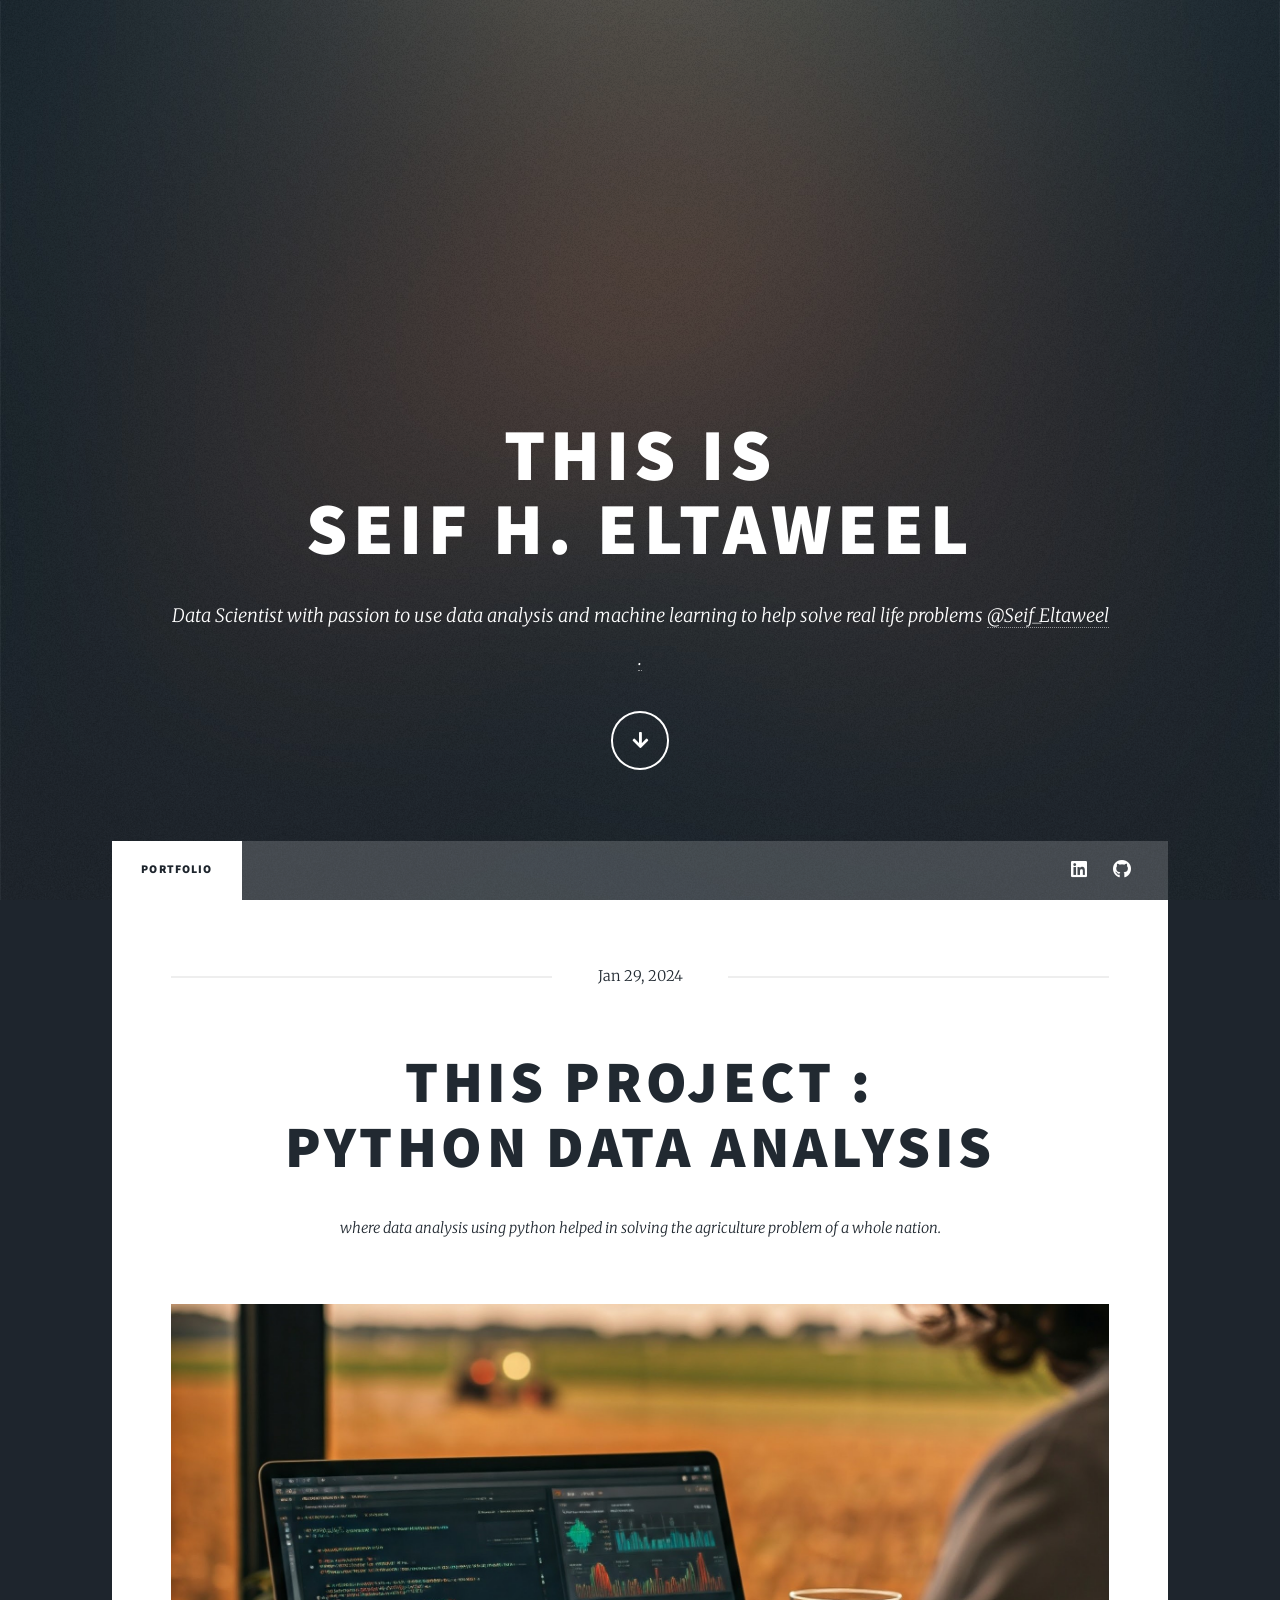
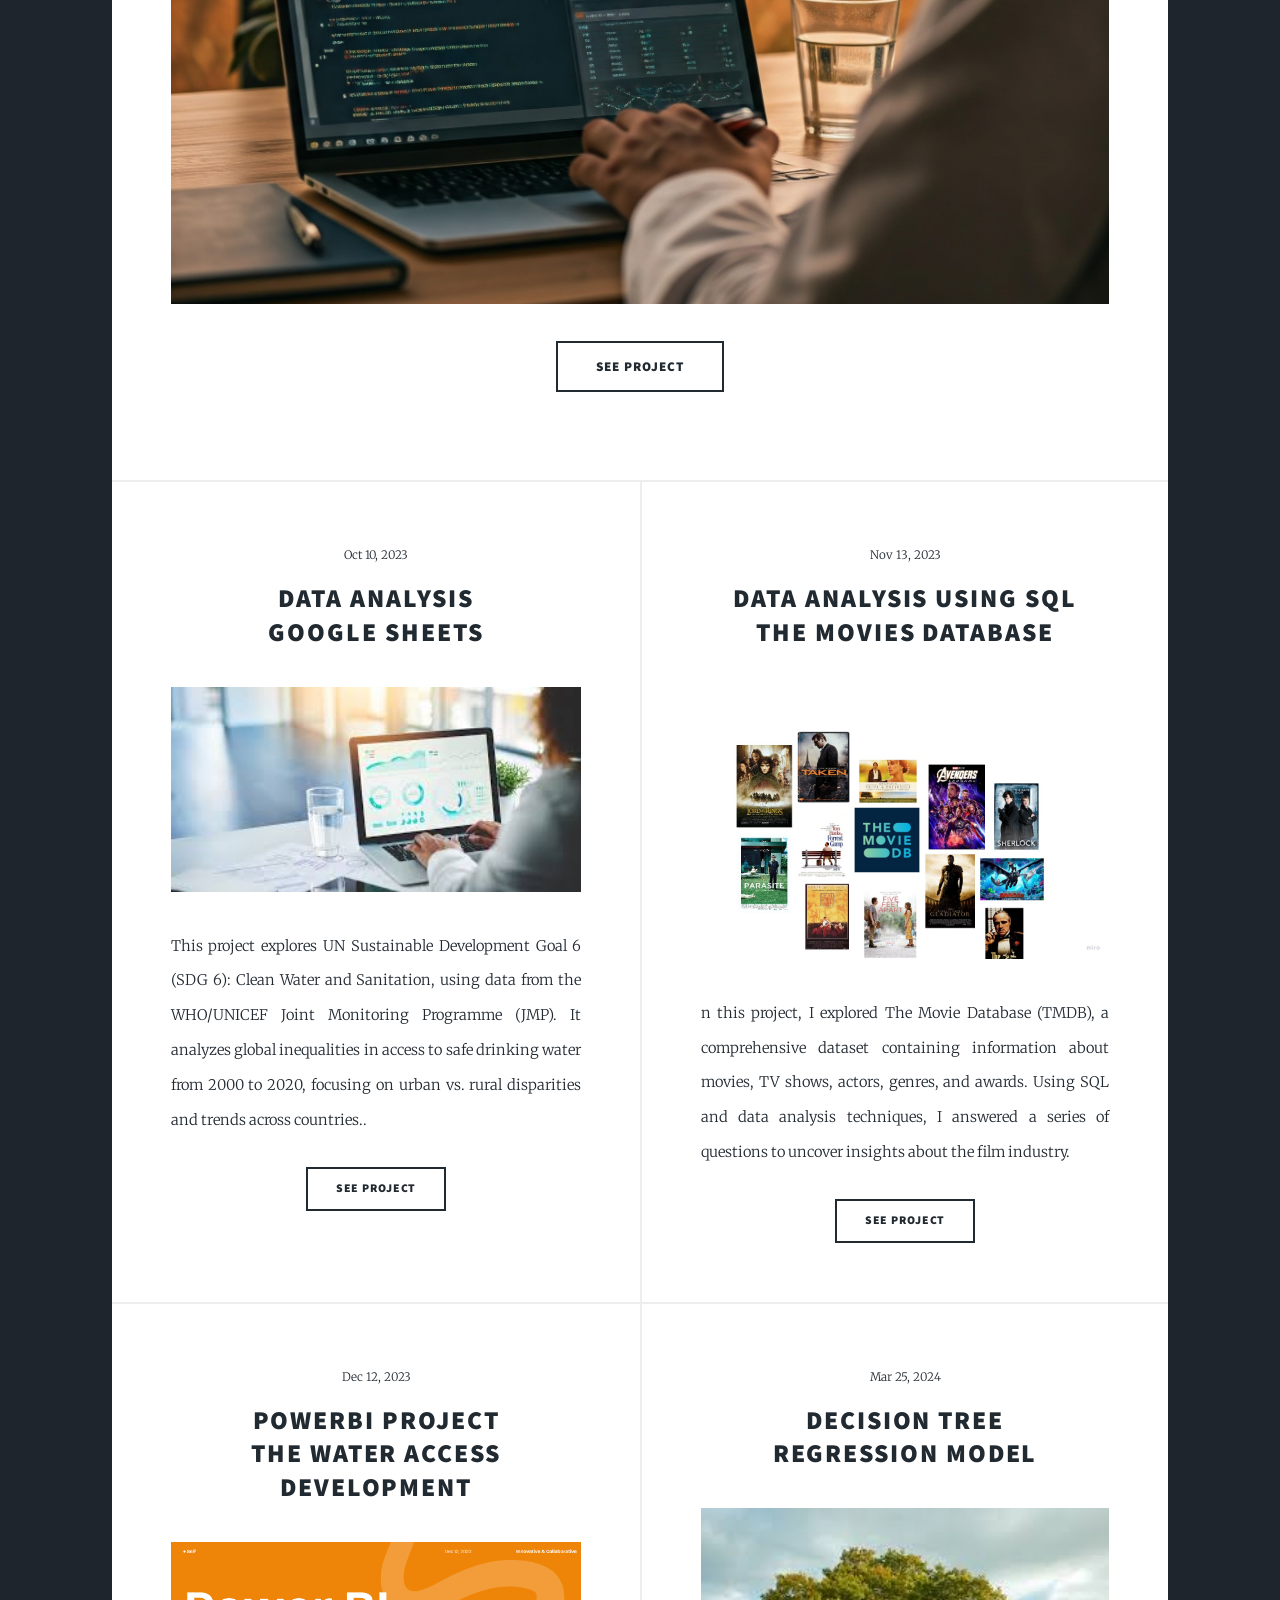
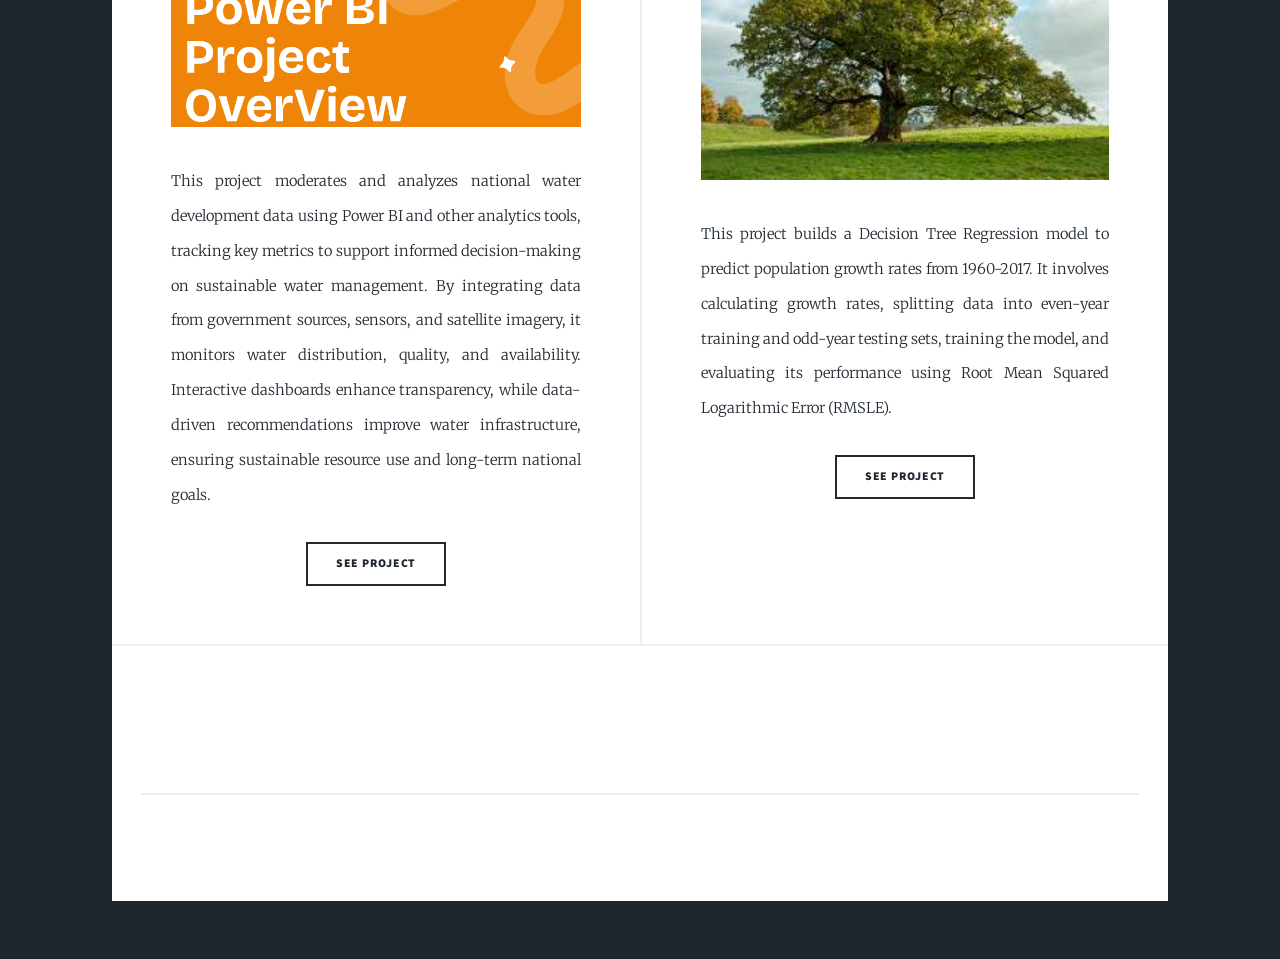
==== index.html @ 9e5e5397 "Add files via upload Initial Commit" ====
<!DOCTYPE HTML>
<!--
	Massively by HTML5 UP
	html5up.net | @ajlkn
	Free for personal and commercial use under the CCA 3.0 license (html5up.net/license)
-->
<html>
	<head>
		<title>Seif H. Eltaweel Portfolio</title>
		<meta charset="utf-8" />
		<meta name="viewport" content="width=device-width, initial-scale=1, user-scalable=no" />
		<link rel="stylesheet" href="assets/css/main.css" />
		<noscript><link rel="stylesheet" href="assets/css/noscript.css" /></noscript>
	</head>
	<body class="is-preload">

		<!-- Wrapper -->
			<div id="wrapper" class="fade-in">

				<!-- Intro -->
					<div id="intro">
						<h1>This is<br />
						Seif H. Eltaweel </h1>
						<p>Data Scientist with passion to use data analysis and machine learning to help solve real life problems <a href="https://www.linkedin.com/in/seif-hussien/">@Seif_Eltaweel<br />.</p>
						<ul class="actions">
							<li><a href="#header" class="button icon solid solo fa-arrow-down scrolly">Continue</a></li>
						</ul>
					</div>

				<!-- Header -->
					<header id="header">
						<a href="index.html" class="logo">Seif Eltaweel</a>
					</header>

				<!-- Nav -->
					<nav id="nav">
						<ul class="links">
							<li class="active"><a href="index.html">Portfolio</a></li>
						</ul>
						<ul class="icons">
							<li><a href="https://www.linkedin.com/in/seif-hussien/" class="icon brands fa-linkedin"><span class="label">linkedin</span></a></li>
							<li><a href="https://github.com/Seif-Eltaweel" class="icon brands fa-github"><span class="label">GitHub</span></a></li>
						</ul>
					</nav>

				<!-- Main -->
					<div id="main">

						<!-- Featured Post -->
							<article class="post featured">
								<header class="major">
									<span class="date">Jan 29, 2024</span>
									<h2><a href="https://github.com/Seif-Eltaweel/Seif-Data-Science-Portfolio/tree/main/Python_agri_project">This project : <br />
									 Python data analysis</a></h2>
									<p>where data analysis using python helped in solving the agriculture problem of a whole nation.</p>
								</header>
								<a href="https://github.com/Seif-Eltaweel/Seif-Data-Science-Portfolio/tree/main/Python_agri_project" class="image fit"><img src="images/agripic.jpg" alt="" /></a>
								<ul class="actions special">
									<li><a href="https://github.com/Seif-Eltaweel/Seif-Data-Science-Portfolio/tree/main/Python_agri_project" class="button large">See Project</a></li>
								</ul>
							</article>

						<!-- Posts -->
							<section class="posts">
								<article>
									<header>
										<span class="date">Oct 10, 2023</span>
										<h2><a href="https://docs.google.com/spreadsheets/d/1gbgzMAZo0XPmiiFw5TvPC88yIYSsK7WYBrHizP0OVZw/edit?usp=sharing">Data analysis<br />
										google sheets</a></h2>
									</header>
									<a href="https://docs.google.com/spreadsheets/d/1gbgzMAZo0XPmiiFw5TvPC88yIYSsK7WYBrHizP0OVZw/edit?usp=sharing" class="image fit"><img src="images/Waterproject.jpg" alt="" /></a>
									<p>This project explores UN Sustainable Development Goal 6 (SDG 6): Clean Water and Sanitation, using data from the WHO/UNICEF Joint Monitoring Programme (JMP). It analyzes global inequalities in access to safe drinking water from 2000 to 2020, focusing on urban vs. rural disparities and trends across countries..</p>
									<ul class="actions special">
										<li><a href="https://docs.google.com/spreadsheets/d/1gbgzMAZo0XPmiiFw5TvPC88yIYSsK7WYBrHizP0OVZw/edit?usp=sharing" class="button">See Project</a></li>
									</ul>
								</article>
								<article>
									<header>
										<span class="date">Nov 13, 2023</span>
										<h2><a href="https://github.com/Seif-Eltaweel/Seif-Data-Science-Portfolio/blob/main/Movie_project.ipynb">Data analysis Using SQL<br />
										The Movies Database</a></h2>
									</header>
									<a href="https://github.com/Seif-Eltaweel/Seif-Data-Science-Portfolio/blob/main/Movie_project.ipynb" class="image fit"><img src="images/Movies.jpg" alt="" /></a>
									<p>n this project, I explored The Movie Database (TMDB), a comprehensive dataset containing information about movies, TV shows, actors, genres, and awards. Using SQL and data analysis techniques, I answered a series of questions to uncover insights about the film industry.</p>
									<ul class="actions special">
										<li><a href="https://github.com/Seif-Eltaweel/Seif-Data-Science-Portfolio/blob/main/Movie_project.ipynb" class="button">See Project</a></li>
									</ul>
								</article>
								<article>
									<header>
										<span class="date">Dec 12, 2023</span>
										<h2><a href="https://drive.google.com/file/d/1ky3wDsTx9VkreCLoAOebfK3rOSR_zFgT/view?usp=sharing">PowerBI Project<br />
										The water access development </a></h2>
									</header>
									<a href="https://drive.google.com/file/d/1ky3wDsTx9VkreCLoAOebfK3rOSR_zFgT/view?usp=sharing" class="image fit"><img src="images/power.png" alt="" /></a>
									<p>This project moderates and analyzes national water development data using Power BI and other analytics tools, tracking key metrics to support informed decision-making on sustainable water management. By integrating data from government sources, sensors, and satellite imagery, it monitors water distribution, quality, and availability. Interactive dashboards enhance transparency, while data-driven recommendations improve water infrastructure, ensuring sustainable resource use and long-term national goals.</p>
									<ul class="actions special">
										<li><a href="https://drive.google.com/file/d/1ky3wDsTx9VkreCLoAOebfK3rOSR_zFgT/view?usp=sharing" class="button">See Project</a></li>
									</ul>
								</article>
								<article>
									<header>
										<span class="date">Mar 25, 2024</span>
										<h2><a href="https://github.com/Seif-Eltaweel/Seif-Data-Science-Portfolio/blob/main/Decision_tree_Project/Decision_tree_Project.ipynb">Decision tree<br />
										regression model</a></h2>
									</header>
									<a href="https://github.com/Seif-Eltaweel/Seif-Data-Science-Portfolio/blob/main/Decision_tree_Project/Decision_tree_Project.ipynb" class="image fit"><img src="images/TreeData.jpg" alt="" /></a>
									<p>This project builds a Decision Tree Regression model to predict population growth rates from 1960-2017. It involves calculating growth rates, splitting data into even-year training and odd-year testing sets, training the model, and evaluating its performance using Root Mean Squared Logarithmic Error (RMSLE).</p>
									<ul class="actions special">
										<li><a href="https://github.com/Seif-Eltaweel/Seif-Data-Science-Portfolio/blob/main/Decision_tree_Project/Decision_tree_Project.ipynb" class="button">See Project</a></li>
									</ul>
								</article>
							</section>

						<!-- Footer -->
							<footer>
								
							</footer>

					

				<!-- Copyright -->
					<div id="copyright">
						<ul><li>&copy; Untitled</li><li>Design: <a href="https://html5up.net">HTML5 UP</a></li></ul>
					</div>

			</div>

		<!-- Scripts -->
			<script src="assets/js/jquery.min.js"></script>
			<script src="assets/js/jquery.scrollex.min.js"></script>
			<script src="assets/js/jquery.scrolly.min.js"></script>
			<script src="assets/js/browser.min.js"></script>
			<script src="assets/js/breakpoints.min.js"></script>
			<script src="assets/js/util.js"></script>
			<script src="assets/js/main.js"></script>

	</body>
</html>
---- assets/css/main.css ----
@import url(fontawesome-all.min.css);
@import url("https://fonts.googleapis.com/css?family=Merriweather:300,700,300italic,700italic|Source+Sans+Pro:900");

/*
	Massively by HTML5 UP
	html5up.net | @ajlkn
	Free for personal and commercial use under the CCA 3.0 license (html5up.net/license)
*/

html, body, div, span, applet, object,
iframe, h1, h2, h3, h4, h5, h6, p, blockquote,
pre, a, abbr, acronym, address, big, cite,
code, del, dfn, em, img, ins, kbd, q, s, samp,
small, strike, strong, sub, sup, tt, var, b,
u, i, center, dl, dt, dd, ol, ul, li, fieldset,
form, label, legend, table, caption, tbody,
tfoot, thead, tr, th, td, article, aside,
canvas, details, embed, figure, figcaption,
footer, header, hgroup, menu, nav, output, ruby,
section, summary, time, mark, audio, video {
	margin: 0;
	padding: 0;
	border: 0;
	font-size: 100%;
	font: inherit;
	vertical-align: baseline;}

article, aside, details, figcaption, figure,
footer, header, hgroup, menu, nav, section {
	display: block;}

body {
	line-height: 1;
}

ol, ul {
	list-style: none;
}

blockquote, q {
	quotes: none;
}

	blockquote:before, blockquote:after, q:before, q:after {
		content: '';
		content: none;
	}

table {
	border-collapse: collapse;
	border-spacing: 0;
}

body {
	-webkit-text-size-adjust: none;
}

mark {
	background-color: transparent;
	color: inherit;
}

input::-moz-focus-inner {
	border: 0;
	padding: 0;
}

input, select, textarea {
	-moz-appearance: none;
	-webkit-appearance: none;
	-ms-appearance: none;
	appearance: none;
}

/* Basic */

	@-ms-viewport {
		width: device-width;
	}

	body {
		-ms-overflow-style: scrollbar;
	}

	@media screen and (max-width: 480px) {

		html, body {
			min-width: 320px;
		}

	}

	html {
		box-sizing: border-box;
	}

	*, *:before, *:after {
		box-sizing: inherit;
	}

	body {
		background-color: #1e252d;
	}

		body.is-preload *, body.is-preload *:before, body.is-preload *:after {
			-moz-animation: none !important;
			-webkit-animation: none !important;
			-ms-animation: none !important;
			animation: none !important;
			-moz-transition: none !important;
			-webkit-transition: none !important;
			-ms-transition: none !important;
			transition: none !important;
		}

/* Type */

	html {
		font-size: 16pt;
	}

		@media screen and (max-width: 1680px) {

			html {
				font-size: 12pt;
			}

		}

		@media screen and (max-width: 1280px) {

			html {
				font-size: 11pt;
			}

		}

		@media screen and (max-width: 360px) {

			html {
				font-size: 10pt;
			}

		}

	body {
		color: #212931;
	}

	body, input, select, textarea {
		font-family: "Merriweather", Georgia, serif;
		font-weight: 300;
		font-size: 1rem;
		line-height: 2.375;
	}

	a {
		-moz-transition: color 0.2s ease-in-out, background-color 0.2s ease-in-out, border-color 0.2s ease-in-out, box-shadow 0.2s ease-in-out;
		-webkit-transition: color 0.2s ease-in-out, background-color 0.2s ease-in-out, border-color 0.2s ease-in-out, box-shadow 0.2s ease-in-out;
		-ms-transition: color 0.2s ease-in-out, background-color 0.2s ease-in-out, border-color 0.2s ease-in-out, box-shadow 0.2s ease-in-out;
		transition: color 0.2s ease-in-out, background-color 0.2s ease-in-out, border-color 0.2s ease-in-out, box-shadow 0.2s ease-in-out;
		border-bottom: dotted 1px;
		text-decoration: none;
	}

		a:hover {
			border-bottom-color: transparent;
		}

	strong, b {
		font-weight: 600;
	}

	em, i {
		font-style: italic;
	}

	p {
		text-align: justify;
		margin: 0 0 2rem 0;
	}

	h1, h2, h3, h4, h5, h6 {
		font-family: "Source Sans Pro", Helvetica, sans-serif;
		font-weight: 900;
		line-height: 1.5;
		letter-spacing: 0.075em;
		text-transform: uppercase;
		margin: 0 0 1rem 0;
	}

		h1 a, h2 a, h3 a, h4 a, h5 a, h6 a {
			border-bottom: 0;
			color: inherit;
			text-decoration: none;
		}

	h1 {
		font-size: 4rem;
		line-height: 1.1;
		margin: 0 0 2rem 0;
	}

	h2 {
		font-size: 1.75rem;
		line-height: 1.3;
		margin: 0 0 1.5rem 0;
	}

	h3 {
		font-size: 1.25rem;
		margin: 0 0 1.5rem 0;
	}

	h4 {
		font-size: 1rem;
	}

	h5 {
		font-size: 0.9rem;
	}

	h6 {
		font-size: 0.8rem;
	}

	sub {
		font-size: 0.8rem;
		position: relative;
		top: 0.5rem;
	}

	sup {
		font-size: 0.8rem;
		position: relative;
		top: -0.5rem;
	}

	blockquote {
		border-left: solid 4px;
		font-style: italic;
		margin: 0 0 2rem 0;
		padding: 0.5rem 0 0.5rem 2rem;
	}

	code {
		border: solid 2px;
		font-family: "Courier New", monospace;
		font-size: 0.9rem;
		margin: 0 0.25rem;
		padding: 0.25rem 0.65rem;
	}

	pre {
		-webkit-overflow-scrolling: touch;
		font-family: "Courier New", monospace;
		font-size: 0.9rem;
		margin: 0 0 2rem 0;
	}

		pre code {
			display: block;
			line-height: 1.75;
			padding: 1rem 1.5rem;
			overflow-x: auto;
		}

	hr {
		border: 0;
		border-bottom: solid 2px;
		margin: 3rem 0;
	}

		hr.major {
			margin: 5rem 0;
		}

	.align-left {
		text-align: left;
	}

	.align-center {
		text-align: center;
	}

	.align-right {
		text-align: right;
	}

	input, select, textarea {
		color: #212931;
	}

	a {
		color: #212931;
		border-bottom-color: rgba(33, 41, 49, 0.5);
	}

		a:hover {
			border-bottom-color: transparent;
			color: #18bfef !important;
		}

	strong, b {
		color: #212931;
	}

	h1, h2, h3, h4, h5, h6 {
		color: #212931;
	}

	blockquote {
		border-left-color: #eeeeee;
	}

	code {
		background: rgba(220, 220, 220, 0.25);
		border-color: #eeeeee;
	}

	hr {
		border-bottom-color: #eeeeee;
	}

/* Row */

	.row {
		display: flex;
		flex-wrap: wrap;
		box-sizing: border-box;
		align-items: stretch;
	}

		.row > * {
			box-sizing: border-box;
		}

		.row.gtr-uniform > * > :last-child {
			margin-bottom: 0;
		}

		.row.aln-left {
			justify-content: flex-start;
		}

		.row.aln-center {
			justify-content: center;
		}

		.row.aln-right {
			justify-content: flex-end;
		}

		.row.aln-top {
			align-items: flex-start;
		}

		.row.aln-middle {
			align-items: center;
		}

		.row.aln-bottom {
			align-items: flex-end;
		}

		.row > .imp {
			order: -1;
		}

		.row > .col-1 {
			width: 8.33333%;
		}

		.row > .off-1 {
			margin-left: 8.33333%;
		}

		.row > .col-2 {
			width: 16.66667%;
		}

		.row > .off-2 {
			margin-left: 16.66667%;
		}

		.row > .col-3 {
			width: 25%;
		}

		.row > .off-3 {
			margin-left: 25%;
		}

		.row > .col-4 {
			width: 33.33333%;
		}

		.row > .off-4 {
			margin-left: 33.33333%;
		}

		.row > .col-5 {
			width: 41.66667%;
		}

		.row > .off-5 {
			margin-left: 41.66667%;
		}

		.row > .col-6 {
			width: 50%;
		}

		.row > .off-6 {
			margin-left: 50%;
		}

		.row > .col-7 {
			width: 58.33333%;
		}

		.row > .off-7 {
			margin-left: 58.33333%;
		}

		.row > .col-8 {
			width: 66.66667%;
		}

		.row > .off-8 {
			margin-left: 66.66667%;
		}

		.row > .col-9 {
			width: 75%;
		}

		.row > .off-9 {
			margin-left: 75%;
		}

		.row > .col-10 {
			width: 83.33333%;
		}

		.row > .off-10 {
			margin-left: 83.33333%;
		}

		.row > .col-11 {
			width: 91.66667%;
		}

		.row > .off-11 {
			margin-left: 91.66667%;
		}

		.row > .col-12 {
			width: 100%;
		}

		.row > .off-12 {
			margin-left: 100%;
		}

		.row.gtr-0 {
			margin-top: 0;
			margin-left: 0rem;
		}

			.row.gtr-0 > * {
				padding: 0 0 0 0rem;
			}

			.row.gtr-0.gtr-uniform {
				margin-top: 0rem;
			}

				.row.gtr-0.gtr-uniform > * {
					padding-top: 0rem;
				}

		.row.gtr-25 {
			margin-top: 0;
			margin-left: -0.375rem;
		}

			.row.gtr-25 > * {
				padding: 0 0 0 0.375rem;
			}

			.row.gtr-25.gtr-uniform {
				margin-top: -0.375rem;
			}

				.row.gtr-25.gtr-uniform > * {
					padding-top: 0.375rem;
				}

		.row.gtr-50 {
			margin-top: 0;
			margin-left: -0.75rem;
		}

			.row.gtr-50 > * {
				padding: 0 0 0 0.75rem;
			}

			.row.gtr-50.gtr-uniform {
				margin-top: -0.75rem;
			}

				.row.gtr-50.gtr-uniform > * {
					padding-top: 0.75rem;
				}

		.row {
			margin-top: 0;
			margin-left: -1.5rem;
		}

			.row > * {
				padding: 0 0 0 1.5rem;
			}

			.row.gtr-uniform {
				margin-top: -1.5rem;
			}

				.row.gtr-uniform > * {
					padding-top: 1.5rem;
				}

		.row.gtr-150 {
			margin-top: 0;
			margin-left: -2.25rem;
		}

			.row.gtr-150 > * {
				padding: 0 0 0 2.25rem;
			}

			.row.gtr-150.gtr-uniform {
				margin-top: -2.25rem;
			}

				.row.gtr-150.gtr-uniform > * {
					padding-top: 2.25rem;
				}

		.row.gtr-200 {
			margin-top: 0;
			margin-left: -3rem;
		}

			.row.gtr-200 > * {
				padding: 0 0 0 3rem;
			}

			.row.gtr-200.gtr-uniform {
				margin-top: -3rem;
			}

				.row.gtr-200.gtr-uniform > * {
					padding-top: 3rem;
				}

		@media screen and (max-width: 1680px) {

			.row {
				display: flex;
				flex-wrap: wrap;
				box-sizing: border-box;
				align-items: stretch;
			}

				.row > * {
					box-sizing: border-box;
				}

				.row.gtr-uniform > * > :last-child {
					margin-bottom: 0;
				}

				.row.aln-left {
					justify-content: flex-start;
				}

				.row.aln-center {
					justify-content: center;
				}

				.row.aln-right {
					justify-content: flex-end;
				}

				.row.aln-top {
					align-items: flex-start;
				}

				.row.aln-middle {
					align-items: center;
				}

				.row.aln-bottom {
					align-items: flex-end;
				}

				.row > .imp-xlarge {
					order: -1;
				}

				.row > .col-1-xlarge {
					width: 8.33333%;
				}

				.row > .off-1-xlarge {
					margin-left: 8.33333%;
				}

				.row > .col-2-xlarge {
					width: 16.66667%;
				}

				.row > .off-2-xlarge {
					margin-left: 16.66667%;
				}

				.row > .col-3-xlarge {
					width: 25%;
				}

				.row > .off-3-xlarge {
					margin-left: 25%;
				}

				.row > .col-4-xlarge {
					width: 33.33333%;
				}

				.row > .off-4-xlarge {
					margin-left: 33.33333%;
				}

				.row > .col-5-xlarge {
					width: 41.66667%;
				}

				.row > .off-5-xlarge {
					margin-left: 41.66667%;
				}

				.row > .col-6-xlarge {
					width: 50%;
				}

				.row > .off-6-xlarge {
					margin-left: 50%;
				}

				.row > .col-7-xlarge {
					width: 58.33333%;
				}

				.row > .off-7-xlarge {
					margin-left: 58.33333%;
				}

				.row > .col-8-xlarge {
					width: 66.66667%;
				}

				.row > .off-8-xlarge {
					margin-left: 66.66667%;
				}

				.row > .col-9-xlarge {
					width: 75%;
				}

				.row > .off-9-xlarge {
					margin-left: 75%;
				}

				.row > .col-10-xlarge {
					width: 83.33333%;
				}

				.row > .off-10-xlarge {
					margin-left: 83.33333%;
				}

				.row > .col-11-xlarge {
					width: 91.66667%;
				}

				.row > .off-11-xlarge {
					margin-left: 91.66667%;
				}

				.row > .col-12-xlarge {
					width: 100%;
				}

				.row > .off-12-xlarge {
					margin-left: 100%;
				}

				.row.gtr-0 {
					margin-top: 0;
					margin-left: 0rem;
				}

					.row.gtr-0 > * {
						padding: 0 0 0 0rem;
					}

					.row.gtr-0.gtr-uniform {
						margin-top: 0rem;
					}

						.row.gtr-0.gtr-uniform > * {
							padding-top: 0rem;
						}

				.row.gtr-25 {
					margin-top: 0;
					margin-left: -0.375rem;
				}

					.row.gtr-25 > * {
						padding: 0 0 0 0.375rem;
					}

					.row.gtr-25.gtr-uniform {
						margin-top: -0.375rem;
					}

						.row.gtr-25.gtr-uniform > * {
							padding-top: 0.375rem;
						}

				.row.gtr-50 {
					margin-top: 0;
					margin-left: -0.75rem;
				}

					.row.gtr-50 > * {
						padding: 0 0 0 0.75rem;
					}

					.row.gtr-50.gtr-uniform {
						margin-top: -0.75rem;
					}

						.row.gtr-50.gtr-uniform > * {
							padding-top: 0.75rem;
						}

				.row {
					margin-top: 0;
					margin-left: -1.5rem;
				}

					.row > * {
						padding: 0 0 0 1.5rem;
					}

					.row.gtr-uniform {
						margin-top: -1.5rem;
					}

						.row.gtr-uniform > * {
							padding-top: 1.5rem;
						}

				.row.gtr-150 {
					margin-top: 0;
					margin-left: -2.25rem;
				}

					.row.gtr-150 > * {
						padding: 0 0 0 2.25rem;
					}

					.row.gtr-150.gtr-uniform {
						margin-top: -2.25rem;
					}

						.row.gtr-150.gtr-uniform > * {
							padding-top: 2.25rem;
						}

				.row.gtr-200 {
					margin-top: 0;
					margin-left: -3rem;
				}

					.row.gtr-200 > * {
						padding: 0 0 0 3rem;
					}

					.row.gtr-200.gtr-uniform {
						margin-top: -3rem;
					}

						.row.gtr-200.gtr-uniform > * {
							padding-top: 3rem;
						}

		}

		@media screen and (max-width: 1280px) {

			.row {
				display: flex;
				flex-wrap: wrap;
				box-sizing: border-box;
				align-items: stretch;
			}

				.row > * {
					box-sizing: border-box;
				}

				.row.gtr-uniform > * > :last-child {
					margin-bottom: 0;
				}

				.row.aln-left {
					justify-content: flex-start;
				}

				.row.aln-center {
					justify-content: center;
				}

				.row.aln-right {
					justify-content: flex-end;
				}

				.row.aln-top {
					align-items: flex-start;
				}

				.row.aln-middle {
					align-items: center;
				}

				.row.aln-bottom {
					align-items: flex-end;
				}

				.row > .imp-large {
					order: -1;
				}

				.row > .col-1-large {
					width: 8.33333%;
				}

				.row > .off-1-large {
					margin-left: 8.33333%;
				}

				.row > .col-2-large {
					width: 16.66667%;
				}

				.row > .off-2-large {
					margin-left: 16.66667%;
				}

				.row > .col-3-large {
					width: 25%;
				}

				.row > .off-3-large {
					margin-left: 25%;
				}

				.row > .col-4-large {
					width: 33.33333%;
				}

				.row > .off-4-large {
					margin-left: 33.33333%;
				}

				.row > .col-5-large {
					width: 41.66667%;
				}

				.row > .off-5-large {
					margin-left: 41.66667%;
				}

				.row > .col-6-large {
					width: 50%;
				}

				.row > .off-6-large {
					margin-left: 50%;
				}

				.row > .col-7-large {
					width: 58.33333%;
				}

				.row > .off-7-large {
					margin-left: 58.33333%;
				}

				.row > .col-8-large {
					width: 66.66667%;
				}

				.row > .off-8-large {
					margin-left: 66.66667%;
				}

				.row > .col-9-large {
					width: 75%;
				}

				.row > .off-9-large {
					margin-left: 75%;
				}

				.row > .col-10-large {
					width: 83.33333%;
				}

				.row > .off-10-large {
					margin-left: 83.33333%;
				}

				.row > .col-11-large {
					width: 91.66667%;
				}

				.row > .off-11-large {
					margin-left: 91.66667%;
				}

				.row > .col-12-large {
					width: 100%;
				}

				.row > .off-12-large {
					margin-left: 100%;
				}

				.row.gtr-0 {
					margin-top: 0;
					margin-left: 0rem;
				}

					.row.gtr-0 > * {
						padding: 0 0 0 0rem;
					}

					.row.gtr-0.gtr-uniform {
						margin-top: 0rem;
					}

						.row.gtr-0.gtr-uniform > * {
							padding-top: 0rem;
						}

				.row.gtr-25 {
					margin-top: 0;
					margin-left: -0.375rem;
				}

					.row.gtr-25 > * {
						padding: 0 0 0 0.375rem;
					}

					.row.gtr-25.gtr-uniform {
						margin-top: -0.375rem;
					}

						.row.gtr-25.gtr-uniform > * {
							padding-top: 0.375rem;
						}

				.row.gtr-50 {
					margin-top: 0;
					margin-left: -0.75rem;
				}

					.row.gtr-50 > * {
						padding: 0 0 0 0.75rem;
					}

					.row.gtr-50.gtr-uniform {
						margin-top: -0.75rem;
					}

						.row.gtr-50.gtr-uniform > * {
							padding-top: 0.75rem;
						}

				.row {
					margin-top: 0;
					margin-left: -1.5rem;
				}

					.row > * {
						padding: 0 0 0 1.5rem;
					}

					.row.gtr-uniform {
						margin-top: -1.5rem;
					}

						.row.gtr-uniform > * {
							padding-top: 1.5rem;
						}

				.row.gtr-150 {
					margin-top: 0;
					margin-left: -2.25rem;
				}

					.row.gtr-150 > * {
						padding: 0 0 0 2.25rem;
					}

					.row.gtr-150.gtr-uniform {
						margin-top: -2.25rem;
					}

						.row.gtr-150.gtr-uniform > * {
							padding-top: 2.25rem;
						}

				.row.gtr-200 {
					margin-top: 0;
					margin-left: -3rem;
				}

					.row.gtr-200 > * {
						padding: 0 0 0 3rem;
					}

					.row.gtr-200.gtr-uniform {
						margin-top: -3rem;
					}

						.row.gtr-200.gtr-uniform > * {
							padding-top: 3rem;
						}

		}

		@media screen and (max-width: 980px) {

			.row {
				display: flex;
				flex-wrap: wrap;
				box-sizing: border-box;
				align-items: stretch;
			}

				.row > * {
					box-sizing: border-box;
				}

				.row.gtr-uniform > * > :last-child {
					margin-bottom: 0;
				}

				.row.aln-left {
					justify-content: flex-start;
				}

				.row.aln-center {
					justify-content: center;
				}

				.row.aln-right {
					justify-content: flex-end;
				}

				.row.aln-top {
					align-items: flex-start;
				}

				.row.aln-middle {
					align-items: center;
				}

				.row.aln-bottom {
					align-items: flex-end;
				}

				.row > .imp-medium {
					order: -1;
				}

				.row > .col-1-medium {
					width: 8.33333%;
				}

				.row > .off-1-medium {
					margin-left: 8.33333%;
				}

				.row > .col-2-medium {
					width: 16.66667%;
				}

				.row > .off-2-medium {
					margin-left: 16.66667%;
				}

				.row > .col-3-medium {
					width: 25%;
				}

				.row > .off-3-medium {
					margin-left: 25%;
				}

				.row > .col-4-medium {
					width: 33.33333%;
				}

				.row > .off-4-medium {
					margin-left: 33.33333%;
				}

				.row > .col-5-medium {
					width: 41.66667%;
				}

				.row > .off-5-medium {
					margin-left: 41.66667%;
				}

				.row > .col-6-medium {
					width: 50%;
				}

				.row > .off-6-medium {
					margin-left: 50%;
				}

				.row > .col-7-medium {
					width: 58.33333%;
				}

				.row > .off-7-medium {
					margin-left: 58.33333%;
				}

				.row > .col-8-medium {
					width: 66.66667%;
				}

				.row > .off-8-medium {
					margin-left: 66.66667%;
				}

				.row > .col-9-medium {
					width: 75%;
				}

				.row > .off-9-medium {
					margin-left: 75%;
				}

				.row > .col-10-medium {
					width: 83.33333%;
				}

				.row > .off-10-medium {
					margin-left: 83.33333%;
				}

				.row > .col-11-medium {
					width: 91.66667%;
				}

				.row > .off-11-medium {
					margin-left: 91.66667%;
				}

				.row > .col-12-medium {
					width: 100%;
				}

				.row > .off-12-medium {
					margin-left: 100%;
				}

				.row.gtr-0 {
					margin-top: 0;
					margin-left: 0rem;
				}

					.row.gtr-0 > * {
						padding: 0 0 0 0rem;
					}

					.row.gtr-0.gtr-uniform {
						margin-top: 0rem;
					}

						.row.gtr-0.gtr-uniform > * {
							padding-top: 0rem;
						}

				.row.gtr-25 {
					margin-top: 0;
					margin-left: -0.375rem;
				}

					.row.gtr-25 > * {
						padding: 0 0 0 0.375rem;
					}

					.row.gtr-25.gtr-uniform {
						margin-top: -0.375rem;
					}

						.row.gtr-25.gtr-uniform > * {
							padding-top: 0.375rem;
						}

				.row.gtr-50 {
					margin-top: 0;
					margin-left: -0.75rem;
				}

					.row.gtr-50 > * {
						padding: 0 0 0 0.75rem;
					}

					.row.gtr-50.gtr-uniform {
						margin-top: -0.75rem;
					}

						.row.gtr-50.gtr-uniform > * {
							padding-top: 0.75rem;
						}

				.row {
					margin-top: 0;
					margin-left: -1.5rem;
				}

					.row > * {
						padding: 0 0 0 1.5rem;
					}

					.row.gtr-uniform {
						margin-top: -1.5rem;
					}

						.row.gtr-uniform > * {
							padding-top: 1.5rem;
						}

				.row.gtr-150 {
					margin-top: 0;
					margin-left: -2.25rem;
				}

					.row.gtr-150 > * {
						padding: 0 0 0 2.25rem;
					}

					.row.gtr-150.gtr-uniform {
						margin-top: -2.25rem;
					}

						.row.gtr-150.gtr-uniform > * {
							padding-top: 2.25rem;
						}

				.row.gtr-200 {
					margin-top: 0;
					margin-left: -3rem;
				}

					.row.gtr-200 > * {
						padding: 0 0 0 3rem;
					}

					.row.gtr-200.gtr-uniform {
						margin-top: -3rem;
					}

						.row.gtr-200.gtr-uniform > * {
							padding-top: 3rem;
						}

		}

		@media screen and (max-width: 736px) {

			.row {
				display: flex;
				flex-wrap: wrap;
				box-sizing: border-box;
				align-items: stretch;
			}

				.row > * {
					box-sizing: border-box;
				}

				.row.gtr-uniform > * > :last-child {
					margin-bottom: 0;
				}

				.row.aln-left {
					justify-content: flex-start;
				}

				.row.aln-center {
					justify-content: center;
				}

				.row.aln-right {
					justify-content: flex-end;
				}

				.row.aln-top {
					align-items: flex-start;
				}

				.row.aln-middle {
					align-items: center;
				}

				.row.aln-bottom {
					align-items: flex-end;
				}

				.row > .imp-small {
					order: -1;
				}

				.row > .col-1-small {
					width: 8.33333%;
				}

				.row > .off-1-small {
					margin-left: 8.33333%;
				}

				.row > .col-2-small {
					width: 16.66667%;
				}

				.row > .off-2-small {
					margin-left: 16.66667%;
				}

				.row > .col-3-small {
					width: 25%;
				}

				.row > .off-3-small {
					margin-left: 25%;
				}

				.row > .col-4-small {
					width: 33.33333%;
				}

				.row > .off-4-small {
					margin-left: 33.33333%;
				}

				.row > .col-5-small {
					width: 41.66667%;
				}

				.row > .off-5-small {
					margin-left: 41.66667%;
				}

				.row > .col-6-small {
					width: 50%;
				}

				.row > .off-6-small {
					margin-left: 50%;
				}

				.row > .col-7-small {
					width: 58.33333%;
				}

				.row > .off-7-small {
					margin-left: 58.33333%;
				}

				.row > .col-8-small {
					width: 66.66667%;
				}

				.row > .off-8-small {
					margin-left: 66.66667%;
				}

				.row > .col-9-small {
					width: 75%;
				}

				.row > .off-9-small {
					margin-left: 75%;
				}

				.row > .col-10-small {
					width: 83.33333%;
				}

				.row > .off-10-small {
					margin-left: 83.33333%;
				}

				.row > .col-11-small {
					width: 91.66667%;
				}

				.row > .off-11-small {
					margin-left: 91.66667%;
				}

				.row > .col-12-small {
					width: 100%;
				}

				.row > .off-12-small {
					margin-left: 100%;
				}

				.row.gtr-0 {
					margin-top: 0;
					margin-left: 0rem;
				}

					.row.gtr-0 > * {
						padding: 0 0 0 0rem;
					}

					.row.gtr-0.gtr-uniform {
						margin-top: 0rem;
					}

						.row.gtr-0.gtr-uniform > * {
							padding-top: 0rem;
						}

				.row.gtr-25 {
					margin-top: 0;
					margin-left: -0.375rem;
				}

					.row.gtr-25 > * {
						padding: 0 0 0 0.375rem;
					}

					.row.gtr-25.gtr-uniform {
						margin-top: -0.375rem;
					}

						.row.gtr-25.gtr-uniform > * {
							padding-top: 0.375rem;
						}

				.row.gtr-50 {
					margin-top: 0;
					margin-left: -0.75rem;
				}

					.row.gtr-50 > * {
						padding: 0 0 0 0.75rem;
					}

					.row.gtr-50.gtr-uniform {
						margin-top: -0.75rem;
					}

						.row.gtr-50.gtr-uniform > * {
							padding-top: 0.75rem;
						}

				.row {
					margin-top: 0;
					margin-left: -1.5rem;
				}

					.row > * {
						padding: 0 0 0 1.5rem;
					}

					.row.gtr-uniform {
						margin-top: -1.5rem;
					}

						.row.gtr-uniform > * {
							padding-top: 1.5rem;
						}

				.row.gtr-150 {
					margin-top: 0;
					margin-left: -2.25rem;
				}

					.row.gtr-150 > * {
						padding: 0 0 0 2.25rem;
					}

					.row.gtr-150.gtr-uniform {
						margin-top: -2.25rem;
					}

						.row.gtr-150.gtr-uniform > * {
							padding-top: 2.25rem;
						}

				.row.gtr-200 {
					margin-top: 0;
					margin-left: -3rem;
				}

					.row.gtr-200 > * {
						padding: 0 0 0 3rem;
					}

					.row.gtr-200.gtr-uniform {
						margin-top: -3rem;
					}

						.row.gtr-200.gtr-uniform > * {
							padding-top: 3rem;
						}

		}

		@media screen and (max-width: 480px) {

			.row {
				display: flex;
				flex-wrap: wrap;
				box-sizing: border-box;
				align-items: stretch;
			}

				.row > * {
					box-sizing: border-box;
				}

				.row.gtr-uniform > * > :last-child {
					margin-bottom: 0;
				}

				.row.aln-left {
					justify-content: flex-start;
				}

				.row.aln-center {
					justify-content: center;
				}

				.row.aln-right {
					justify-content: flex-end;
				}

				.row.aln-top {
					align-items: flex-start;
				}

				.row.aln-middle {
					align-items: center;
				}

				.row.aln-bottom {
					align-items: flex-end;
				}

				.row > .imp-xsmall {
					order: -1;
				}

				.row > .col-1-xsmall {
					width: 8.33333%;
				}

				.row > .off-1-xsmall {
					margin-left: 8.33333%;
				}

				.row > .col-2-xsmall {
					width: 16.66667%;
				}

				.row > .off-2-xsmall {
					margin-left: 16.66667%;
				}

				.row > .col-3-xsmall {
					width: 25%;
				}

				.row > .off-3-xsmall {
					margin-left: 25%;
				}

				.row > .col-4-xsmall {
					width: 33.33333%;
				}

				.row > .off-4-xsmall {
					margin-left: 33.33333%;
				}

				.row > .col-5-xsmall {
					width: 41.66667%;
				}

				.row > .off-5-xsmall {
					margin-left: 41.66667%;
				}

				.row > .col-6-xsmall {
					width: 50%;
				}

				.row > .off-6-xsmall {
					margin-left: 50%;
				}

				.row > .col-7-xsmall {
					width: 58.33333%;
				}

				.row > .off-7-xsmall {
					margin-left: 58.33333%;
				}

				.row > .col-8-xsmall {
					width: 66.66667%;
				}

				.row > .off-8-xsmall {
					margin-left: 66.66667%;
				}

				.row > .col-9-xsmall {
					width: 75%;
				}

				.row > .off-9-xsmall {
					margin-left: 75%;
				}

				.row > .col-10-xsmall {
					width: 83.33333%;
				}

				.row > .off-10-xsmall {
					margin-left: 83.33333%;
				}

				.row > .col-11-xsmall {
					width: 91.66667%;
				}

				.row > .off-11-xsmall {
					margin-left: 91.66667%;
				}

				.row > .col-12-xsmall {
					width: 100%;
				}

				.row > .off-12-xsmall {
					margin-left: 100%;
				}

				.row.gtr-0 {
					margin-top: 0;
					margin-left: 0rem;
				}

					.row.gtr-0 > * {
						padding: 0 0 0 0rem;
					}

					.row.gtr-0.gtr-uniform {
						margin-top: 0rem;
					}

						.row.gtr-0.gtr-uniform > * {
							padding-top: 0rem;
						}

				.row.gtr-25 {
					margin-top: 0;
					margin-left: -0.375rem;
				}

					.row.gtr-25 > * {
						padding: 0 0 0 0.375rem;
					}

					.row.gtr-25.gtr-uniform {
						margin-top: -0.375rem;
					}

						.row.gtr-25.gtr-uniform > * {
							padding-top: 0.375rem;
						}

				.row.gtr-50 {
					margin-top: 0;
					margin-left: -0.75rem;
				}

					.row.gtr-50 > * {
						padding: 0 0 0 0.75rem;
					}

					.row.gtr-50.gtr-uniform {
						margin-top: -0.75rem;
					}

						.row.gtr-50.gtr-uniform > * {
							padding-top: 0.75rem;
						}

				.row {
					margin-top: 0;
					margin-left: -1.5rem;
				}

					.row > * {
						padding: 0 0 0 1.5rem;
					}

					.row.gtr-uniform {
						margin-top: -1.5rem;
					}

						.row.gtr-uniform > * {
							padding-top: 1.5rem;
						}

				.row.gtr-150 {
					margin-top: 0;
					margin-left: -2.25rem;
				}

					.row.gtr-150 > * {
						padding: 0 0 0 2.25rem;
					}

					.row.gtr-150.gtr-uniform {
						margin-top: -2.25rem;
					}

						.row.gtr-150.gtr-uniform > * {
							padding-top: 2.25rem;
						}

				.row.gtr-200 {
					margin-top: 0;
					margin-left: -3rem;
				}

					.row.gtr-200 > * {
						padding: 0 0 0 3rem;
					}

					.row.gtr-200.gtr-uniform {
						margin-top: -3rem;
					}

						.row.gtr-200.gtr-uniform > * {
							padding-top: 3rem;
						}

		}

		@media screen and (max-width: 360px) {

			.row {
				display: flex;
				flex-wrap: wrap;
				box-sizing: border-box;
				align-items: stretch;
			}

				.row > * {
					box-sizing: border-box;
				}

				.row.gtr-uniform > * > :last-child {
					margin-bottom: 0;
				}

				.row.aln-left {
					justify-content: flex-start;
				}

				.row.aln-center {
					justify-content: center;
				}

				.row.aln-right {
					justify-content: flex-end;
				}

				.row.aln-top {
					align-items: flex-start;
				}

				.row.aln-middle {
					align-items: center;
				}

				.row.aln-bottom {
					align-items: flex-end;
				}

				.row > .imp-xxsmall {
					order: -1;
				}

				.row > .col-1-xxsmall {
					width: 8.33333%;
				}

				.row > .off-1-xxsmall {
					margin-left: 8.33333%;
				}

				.row > .col-2-xxsmall {
					width: 16.66667%;
				}

				.row > .off-2-xxsmall {
					margin-left: 16.66667%;
				}

				.row > .col-3-xxsmall {
					width: 25%;
				}

				.row > .off-3-xxsmall {
					margin-left: 25%;
				}

				.row > .col-4-xxsmall {
					width: 33.33333%;
				}

				.row > .off-4-xxsmall {
					margin-left: 33.33333%;
				}

				.row > .col-5-xxsmall {
					width: 41.66667%;
				}

				.row > .off-5-xxsmall {
					margin-left: 41.66667%;
				}

				.row > .col-6-xxsmall {
					width: 50%;
				}

				.row > .off-6-xxsmall {
					margin-left: 50%;
				}

				.row > .col-7-xxsmall {
					width: 58.33333%;
				}

				.row > .off-7-xxsmall {
					margin-left: 58.33333%;
				}

				.row > .col-8-xxsmall {
					width: 66.66667%;
				}

				.row > .off-8-xxsmall {
					margin-left: 66.66667%;
				}

				.row > .col-9-xxsmall {
					width: 75%;
				}

				.row > .off-9-xxsmall {
					margin-left: 75%;
				}

				.row > .col-10-xxsmall {
					width: 83.33333%;
				}

				.row > .off-10-xxsmall {
					margin-left: 83.33333%;
				}

				.row > .col-11-xxsmall {
					width: 91.66667%;
				}

				.row > .off-11-xxsmall {
					margin-left: 91.66667%;
				}

				.row > .col-12-xxsmall {
					width: 100%;
				}

				.row > .off-12-xxsmall {
					margin-left: 100%;
				}

				.row.gtr-0 {
					margin-top: 0;
					margin-left: 0rem;
				}

					.row.gtr-0 > * {
						padding: 0 0 0 0rem;
					}

					.row.gtr-0.gtr-uniform {
						margin-top: 0rem;
					}

						.row.gtr-0.gtr-uniform > * {
							padding-top: 0rem;
						}

				.row.gtr-25 {
					margin-top: 0;
					margin-left: -0.375rem;
				}

					.row.gtr-25 > * {
						padding: 0 0 0 0.375rem;
					}

					.row.gtr-25.gtr-uniform {
						margin-top: -0.375rem;
					}

						.row.gtr-25.gtr-uniform > * {
							padding-top: 0.375rem;
						}

				.row.gtr-50 {
					margin-top: 0;
					margin-left: -0.75rem;
				}

					.row.gtr-50 > * {
						padding: 0 0 0 0.75rem;
					}

					.row.gtr-50.gtr-uniform {
						margin-top: -0.75rem;
					}

						.row.gtr-50.gtr-uniform > * {
							padding-top: 0.75rem;
						}

				.row {
					margin-top: 0;
					margin-left: -1.5rem;
				}

					.row > * {
						padding: 0 0 0 1.5rem;
					}

					.row.gtr-uniform {
						margin-top: -1.5rem;
					}

						.row.gtr-uniform > * {
							padding-top: 1.5rem;
						}

				.row.gtr-150 {
					margin-top: 0;
					margin-left: -2.25rem;
				}

					.row.gtr-150 > * {
						padding: 0 0 0 2.25rem;
					}

					.row.gtr-150.gtr-uniform {
						margin-top: -2.25rem;
					}

						.row.gtr-150.gtr-uniform > * {
							padding-top: 2.25rem;
						}

				.row.gtr-200 {
					margin-top: 0;
					margin-left: -3rem;
				}

					.row.gtr-200 > * {
						padding: 0 0 0 3rem;
					}

					.row.gtr-200.gtr-uniform {
						margin-top: -3rem;
					}

						.row.gtr-200.gtr-uniform > * {
							padding-top: 3rem;
						}

		}

/* Box */

	.box {
		border: solid 2px;
		margin-bottom: 2rem;
		padding: 1.5rem;
	}

		.box > :last-child,
		.box > :last-child > :last-child,
		.box > :last-child > :last-child > :last-child {
			margin-bottom: 0;
		}

		.box.alt {
			border: 0;
			border-radius: 0;
			padding: 0;
		}

	.box {
		border-color: #eeeeee;
	}

/* Button */

	input[type="submit"],
	input[type="reset"],
	input[type="button"],
	button,
	.button {
		-moz-appearance: none;
		-webkit-appearance: none;
		-ms-appearance: none;
		appearance: none;
		-moz-transition: background-color 0.2s ease-in-out, box-shadow 0.2s ease-in-out, color 0.2s ease-in-out;
		-webkit-transition: background-color 0.2s ease-in-out, box-shadow 0.2s ease-in-out, color 0.2s ease-in-out;
		-ms-transition: background-color 0.2s ease-in-out, box-shadow 0.2s ease-in-out, color 0.2s ease-in-out;
		transition: background-color 0.2s ease-in-out, box-shadow 0.2s ease-in-out, color 0.2s ease-in-out;
		border: 0;
		border-radius: 0;
		cursor: pointer;
		display: inline-block;
		font-family: "Source Sans Pro", Helvetica, sans-serif;
		font-size: 0.8rem;
		font-weight: 900;
		letter-spacing: 0.075em;
		height: 3rem;
		line-height: 3rem;
		padding: 0 2rem;
		text-align: center;
		text-decoration: none;
		text-transform: uppercase;
		white-space: nowrap;
	}

		input[type="submit"].icon:before,
		input[type="reset"].icon:before,
		input[type="button"].icon:before,
		button.icon:before,
		.button.icon:before {
			margin-right: 0.5rem;
		}

		input[type="submit"].icon.solo,
		input[type="reset"].icon.solo,
		input[type="button"].icon.solo,
		button.icon.solo,
		.button.icon.solo {
			position: relative;
			width: 4rem;
			height: 4rem;
			line-height: 4rem;
			border-radius: 4rem;
			text-indent: 4rem;
			overflow: hidden;
			padding: 0;
			white-space: nowrap;
		}

			input[type="submit"].icon.solo:before,
			input[type="reset"].icon.solo:before,
			input[type="button"].icon.solo:before,
			button.icon.solo:before,
			.button.icon.solo:before {
				position: absolute;
				display: block;
				top: 0;
				left: 0;
				width: inherit;
				height: inherit;
				line-height: inherit;
				font-size: 1.25rem;
				margin-right: 0;
				text-align: center;
				text-indent: 0;
			}

		input[type="submit"].fit,
		input[type="reset"].fit,
		input[type="button"].fit,
		button.fit,
		.button.fit {
			width: 100%;
		}

		input[type="submit"].small,
		input[type="reset"].small,
		input[type="button"].small,
		button.small,
		.button.small {
			font-size: 0.7rem;
			height: 2.5rem;
			line-height: 2.5rem;
			padding: 0 1.5rem;
		}

		input[type="submit"].large,
		input[type="reset"].large,
		input[type="button"].large,
		button.large,
		.button.large {
			font-size: 0.9rem;
			height: 3.5rem;
			line-height: 3.5rem;
			padding: 0 2.75rem;
		}

		@media screen and (max-width: 980px) {

			input[type="submit"],
			input[type="reset"],
			input[type="button"],
			button,
			.button {
				font-size: 0.9rem;
				height: 3.25rem;
				line-height: 3.25rem;
			}

				input[type="submit"].large,
				input[type="reset"].large,
				input[type="button"].large,
				button.large,
				.button.large {
					font-size: 1rem;
					height: 3.75rem;
					line-height: 3.75rem;
				}

		}

		input[type="submit"].disabled, input[type="submit"]:disabled,
		input[type="reset"].disabled,
		input[type="reset"]:disabled,
		input[type="button"].disabled,
		input[type="button"]:disabled,
		button.disabled,
		button:disabled,
		.button.disabled,
		.button:disabled {
			pointer-events: none;
			opacity: 0.25;
		}

	input[type="submit"],
	input[type="reset"],
	input[type="button"],
	button,
	.button {
		background-color: transparent;
		box-shadow: inset 0 0 0 2px #212931;
		color: #212931 !important;
	}

		input[type="submit"]:hover,
		input[type="reset"]:hover,
		input[type="button"]:hover,
		button:hover,
		.button:hover {
			box-shadow: inset 0 0 0 2px #18bfef;
			color: #18bfef !important;
		}

		input[type="submit"].primary,
		input[type="reset"].primary,
		input[type="button"].primary,
		button.primary,
		.button.primary {
			background-color: #212931;
			box-shadow: none;
			color: #ffffff !important;
		}

			input[type="submit"].primary:hover,
			input[type="reset"].primary:hover,
			input[type="button"].primary:hover,
			button.primary:hover,
			.button.primary:hover {
				background-color: #18bfef;
			}

/* Form */

	form {
		margin: 0 0 2rem 0;
	}

		form > :last-child {
			margin-bottom: 0;
		}

		form > .fields {
			display: -moz-flex;
			display: -webkit-flex;
			display: -ms-flex;
			display: flex;
			-moz-flex-wrap: wrap;
			-webkit-flex-wrap: wrap;
			-ms-flex-wrap: wrap;
			flex-wrap: wrap;
			width: calc(100% + 3rem);
			margin: -1.5rem 0 2rem -1.5rem;
		}

			form > .fields > .field {
				-moz-flex-grow: 0;
				-webkit-flex-grow: 0;
				-ms-flex-grow: 0;
				flex-grow: 0;
				-moz-flex-shrink: 0;
				-webkit-flex-shrink: 0;
				-ms-flex-shrink: 0;
				flex-shrink: 0;
				padding: 1.5rem 0 0 1.5rem;
				width: calc(100% - 1.5rem);
			}

				form > .fields > .field.half {
					width: calc(50% - 0.75rem);
				}

				form > .fields > .field.third {
					width: calc(100%/3 - 0.5rem);
				}

				form > .fields > .field.quarter {
					width: calc(25% - 0.375rem);
				}

		@media screen and (max-width: 480px) {

			form > .fields {
				width: calc(100% + 3rem);
				margin: -1.5rem 0 2rem -1.5rem;
			}

				form > .fields > .field {
					padding: 1.5rem 0 0 1.5rem;
					width: calc(100% - 1.5rem);
				}

					form > .fields > .field.half {
						width: calc(100% - 1.5rem);
					}

					form > .fields > .field.third {
						width: calc(100% - 1.5rem);
					}

					form > .fields > .field.quarter {
						width: calc(100% - 1.5rem);
					}

		}

	label {
		display: block;
		font-family: "Source Sans Pro", Helvetica, sans-serif;
		font-weight: 900;
		line-height: 1.5;
		letter-spacing: 0.075em;
		font-size: 0.8rem;
		text-transform: uppercase;
		margin: 0 0 0.75rem 0;
	}

		@media screen and (max-width: 980px) {

			label {
				font-size: 0.9rem;
			}

		}

	input[type="text"],
	input[type="password"],
	input[type="email"],
	select,
	textarea {
		-moz-appearance: none;
		-webkit-appearance: none;
		-ms-appearance: none;
		appearance: none;
		background: transparent;
		border-radius: 0;
		border: solid 2px;
		color: inherit;
		display: block;
		outline: 0;
		padding: 0 1rem;
		text-decoration: none;
		width: 100%;
	}

		input[type="text"]:invalid,
		input[type="password"]:invalid,
		input[type="email"]:invalid,
		select:invalid,
		textarea:invalid {
			box-shadow: none;
		}

	select {
		background-size: 1.25rem;
		background-repeat: no-repeat;
		background-position: calc(100% - 1rem) center;
		height: 3rem;
		padding-right: 3rem;
		text-overflow: ellipsis;
	}

		select:focus::-ms-value {
			background-color: transparent;
		}

		select::-ms-expand {
			display: none;
		}

	input[type="text"],
	input[type="password"],
	input[type="email"],
	select {
		height: 3rem;
	}

	textarea {
		padding: 0.75rem 1rem;
	}

	input[type="checkbox"],
	input[type="radio"] {
		-moz-appearance: none;
		-webkit-appearance: none;
		-ms-appearance: none;
		appearance: none;
		display: block;
		float: left;
		margin-right: -2rem;
		opacity: 0;
		width: 1rem;
		z-index: -1;
	}

		input[type="checkbox"] + label,
		input[type="radio"] + label {
			text-decoration: none;
			cursor: pointer;
			display: inline-block;
			font-size: 1rem;
			letter-spacing: 0;
			font-family: "Merriweather", Georgia, serif;
			text-transform: none;
			font-weight: 300;
			padding-left: 2.8rem;
			padding-right: 1rem;
			position: relative;
		}

			input[type="checkbox"] + label:before,
			input[type="radio"] + label:before {
				-moz-osx-font-smoothing: grayscale;
				-webkit-font-smoothing: antialiased;
				display: inline-block;
				font-style: normal;
				font-variant: normal;
				text-rendering: auto;
				line-height: 1;
				text-transform: none !important;
				font-family: 'Font Awesome 5 Free';
				font-weight: 900;
			}

			input[type="checkbox"] + label:before,
			input[type="radio"] + label:before {
				border-radius: 0;
				border: solid 2px;
				content: '';
				display: inline-block;
				font-size: 0.8rem;
				height: 1.8rem;
				left: 0;
				line-height: 1.65rem;
				position: absolute;
				text-align: center;
				top: -0.125rem;
				width: 1.8rem;
			}

		input[type="checkbox"]:checked + label:before,
		input[type="radio"]:checked + label:before {
			content: '\f00c';
		}

	input[type="checkbox"] + label:before {
		border-radius: 0;
	}

	input[type="radio"] + label:before {
		border-radius: 100%;
	}

	::-webkit-input-placeholder {
		opacity: 1.0;
	}

	:-moz-placeholder {
		opacity: 1.0;
	}

	::-moz-placeholder {
		opacity: 1.0;
	}

	:-ms-input-placeholder {
		opacity: 1.0;
	}

	label {
		color: #212931;
	}

	input[type="text"],
	input[type="password"],
	input[type="email"],
	select,
	textarea {
		border-color: #eeeeee;
	}

		input[type="text"]:focus,
		input[type="password"]:focus,
		input[type="email"]:focus,
		select:focus,
		textarea:focus {
			border-color: #18bfef;
		}

	select {
		background-image: url("data:image/svg+xml;charset=utf8,%3Csvg xmlns='http://www.w3.org/2000/svg' width='40' height='40' preserveAspectRatio='none' viewBox='0 0 40 40'%3E%3Cpath d='M9.4,12.3l10.4,10.4l10.4-10.4c0.2-0.2,0.5-0.4,0.9-0.4c0.3,0,0.6,0.1,0.9,0.4l3.3,3.3c0.2,0.2,0.4,0.5,0.4,0.9 c0,0.4-0.1,0.6-0.4,0.9L20.7,31.9c-0.2,0.2-0.5,0.4-0.9,0.4c-0.3,0-0.6-0.1-0.9-0.4L4.3,17.3c-0.2-0.2-0.4-0.5-0.4-0.9 c0-0.4,0.1-0.6,0.4-0.9l3.3-3.3c0.2-0.2,0.5-0.4,0.9-0.4S9.1,12.1,9.4,12.3z' fill='%23eeeeee' /%3E%3C/svg%3E");
	}

		select option {
			background-color: #ffffff;
			color: #212931;
		}

	.select-wrapper:before {
		color: #eeeeee;
	}

	input[type="checkbox"] + label,
	input[type="radio"] + label {
		color: #212931;
	}

		input[type="checkbox"] + label:before,
		input[type="radio"] + label:before {
			border-color: #eeeeee;
		}

	input[type="checkbox"]:checked + label:before,
	input[type="radio"]:checked + label:before {
		background-color: #212931;
		border-color: #212931;
		color: #ffffff;
	}

	input[type="checkbox"]:focus + label:before,
	input[type="radio"]:focus + label:before {
		border-color: #18bfef;
	}

	::-webkit-input-placeholder {
		color: #909498 !important;
	}

	:-moz-placeholder {
		color: #909498 !important;
	}

	::-moz-placeholder {
		color: #909498 !important;
	}

	:-ms-input-placeholder {
		color: #909498 !important;
	}

	.formerize-placeholder {
		color: #909498 !important;
	}

/* Icon */

	.icon {
		text-decoration: none;
		border-bottom: none;
		position: relative;
	}

		.icon:before {
			-moz-osx-font-smoothing: grayscale;
			-webkit-font-smoothing: antialiased;
			display: inline-block;
			font-style: normal;
			font-variant: normal;
			text-rendering: auto;
			line-height: 1;
			text-transform: none !important;
			font-family: 'Font Awesome 5 Free';
			font-weight: 400;
		}

		.icon > .label {
			display: none;
		}

		.icon:before {
			line-height: inherit;
		}

		.icon.solid:before {
			font-weight: 900;
		}

		.icon.brands:before {
			font-family: 'Font Awesome 5 Brands';
		}

/* Image */

	.image {
		border: 0;
		display: inline-block;
		position: relative;
	}

		.image img {
			display: block;
		}

		.image.left, .image.right {
			max-width: 40%;
		}

			.image.left img, .image.right img {
				width: 100%;
			}

		.image.left {
			float: left;
			margin: 0 2rem 2rem 0;
			top: 0.75rem;
		}

		.image.right {
			float: right;
			margin: 0 0 2rem 2rem;
			top: 0.75rem;
		}

		.image.fit {
			display: block;
			margin: 2.5rem 0;
			width: 100%;
		}

			.image.fit:first-child {
				margin-top: 0;
			}

			.image.fit img {
				width: 100%;
			}

		.image.main {
			display: block;
			margin: 4rem 0;
			width: 100%;
		}

			.image.main:first-child {
				margin-top: 0;
			}

			.image.main img {
				width: 100%;
			}

		@media screen and (max-width: 736px) {

			.image.fit {
				margin: 2rem 0;
			}

			.image.main {
				margin: 2rem 0;
			}

		}

	a.image {
		overflow: hidden;
	}

		a.image img {
			-moz-transition: -moz-transform 0.2s ease-out;
			-webkit-transition: -webkit-transform 0.2s ease-out;
			-ms-transition: -ms-transform 0.2s ease-out;
			transition: transform 0.2s ease-out;
		}

		a.image:hover img {
			-moz-transform: scale(1.05);
			-webkit-transform: scale(1.05);
			-ms-transform: scale(1.05);
			transform: scale(1.05);
		}

/* Actions */

	ul.actions {
		display: -moz-flex;
		display: -webkit-flex;
		display: -ms-flex;
		display: flex;
		cursor: default;
		list-style: none;
		margin-left: -1rem;
		padding-left: 0;
	}

		ul.actions li {
			padding: 0 0 0 1rem;
			vertical-align: middle;
		}

		ul.actions.special {
			-moz-justify-content: center;
			-webkit-justify-content: center;
			-ms-justify-content: center;
			justify-content: center;
			width: 100%;
			margin-left: 0;
		}

			ul.actions.special li:first-child {
				padding-left: 0;
			}

		ul.actions.stacked {
			-moz-flex-direction: column;
			-webkit-flex-direction: column;
			-ms-flex-direction: column;
			flex-direction: column;
			margin-left: 0;
		}

			ul.actions.stacked li {
				padding: 1.3rem 0 0 0;
			}

				ul.actions.stacked li:first-child {
					padding-top: 0;
				}

		ul.actions.fit {
			width: calc(100% + 1rem);
		}

			ul.actions.fit li {
				-moz-flex-grow: 1;
				-webkit-flex-grow: 1;
				-ms-flex-grow: 1;
				flex-grow: 1;
				-moz-flex-shrink: 1;
				-webkit-flex-shrink: 1;
				-ms-flex-shrink: 1;
				flex-shrink: 1;
				width: 100%;
			}

				ul.actions.fit li > * {
					width: 100%;
				}

			ul.actions.fit.stacked {
				width: 100%;
			}

		@media screen and (max-width: 480px) {

			ul.actions:not(.fixed) {
				-moz-flex-direction: column;
				-webkit-flex-direction: column;
				-ms-flex-direction: column;
				flex-direction: column;
				margin-left: 0;
				width: 100% !important;
			}

				ul.actions:not(.fixed) li {
					-moz-flex-grow: 1;
					-webkit-flex-grow: 1;
					-ms-flex-grow: 1;
					flex-grow: 1;
					-moz-flex-shrink: 1;
					-webkit-flex-shrink: 1;
					-ms-flex-shrink: 1;
					flex-shrink: 1;
					padding: 1rem 0 0 0;
					text-align: center;
					width: 100%;
				}

					ul.actions:not(.fixed) li > * {
						width: 100%;
					}

					ul.actions:not(.fixed) li:first-child {
						padding-top: 0;
					}

					ul.actions:not(.fixed) li input[type="submit"],
					ul.actions:not(.fixed) li input[type="reset"],
					ul.actions:not(.fixed) li input[type="button"],
					ul.actions:not(.fixed) li button,
					ul.actions:not(.fixed) li .button {
						width: 100%;
					}

						ul.actions:not(.fixed) li input[type="submit"].icon:before,
						ul.actions:not(.fixed) li input[type="reset"].icon:before,
						ul.actions:not(.fixed) li input[type="button"].icon:before,
						ul.actions:not(.fixed) li button.icon:before,
						ul.actions:not(.fixed) li .button.icon:before {
							margin-left: -0.5rem;
						}

		}

/* Icons */

	ul.icons {
		cursor: default;
		list-style: none;
		padding-left: 0;
	}

		ul.icons li {
			display: inline-block;
			padding: 0 0.5rem 0 0;
			vertical-align: middle;
		}

			ul.icons li:last-child {
				padding-right: 0;
			}

			ul.icons li .icon:before {
				width: 2.25rem;
				height: 2.25rem;
				line-height: 2.25rem;
				display: inline-block;
				text-align: center;
				border-radius: 100%;
				font-size: 1.25rem;
			}

		ul.icons.alt li .icon:before {
			-moz-transition: color 0.2s ease-in-out, background-color 0.2s ease-in-out, border-color 0.2s ease-in-out, box-shadow 0.2s ease-in-out;
			-webkit-transition: color 0.2s ease-in-out, background-color 0.2s ease-in-out, border-color 0.2s ease-in-out, box-shadow 0.2s ease-in-out;
			-ms-transition: color 0.2s ease-in-out, background-color 0.2s ease-in-out, border-color 0.2s ease-in-out, box-shadow 0.2s ease-in-out;
			transition: color 0.2s ease-in-out, background-color 0.2s ease-in-out, border-color 0.2s ease-in-out, box-shadow 0.2s ease-in-out;
			font-size: 1rem;
		}

/* List */

	ol {
		list-style: decimal;
		margin: 0 0 2rem 0;
		padding-left: 1.25rem;
	}

		ol li {
			padding-left: 0.25rem;
		}

	ul {
		list-style: disc;
		margin: 0 0 2rem 0;
		padding-left: 1rem;
	}

		ul li {
			padding-left: 0.5rem;
		}

		ul.divided {
			list-style: none;
			padding-left: 0;
		}

			ul.divided li {
				border-top: solid 1px;
				padding: 0.5rem 0;
			}

				ul.divided li:first-child {
					border-top: 0;
					padding-top: 0;
				}

	dl {
		margin: 0 0 2rem 0;
	}

		dl dt {
			display: block;
			font-weight: 600;
			margin: 0 0 1rem 0;
		}

		dl dd {
			margin-left: 2rem;
		}

	ul.divided li {
		border-top-color: #eeeeee;
	}

	ul.icons li a.icon:hover:before {
		color: #18bfef;
	}

	ul.icons.alt li .icon:before {
		box-shadow: inset 0 0 0 2px #eeeeee;
	}

	ul.icons.alt li a.icon:hover:before {
		box-shadow: inset 0 0 0 2px #18bfef;
	}

/* Section/Article */

	section.special, article.special {
		text-align: center;
	}

	header {
		cursor: default;
	}

		header > .date {
			display: block;
			font-size: 0.8rem;
			height: 1;
			margin: 0 0 1rem 0;
			position: relative;
		}

		header > p {
			font-style: italic;
		}

		header > h1 + p {
			font-size: 1.1rem;
			margin-top: -0.5rem;
			line-height: 2;
		}

		header > h2 + p {
			font-size: 1rem;
			margin-top: -0.75rem;
		}

		header > h3 + p {
			font-size: 0.9rem;
			margin-top: -0.75rem;
		}

		header > h4 + p {
			font-size: 0.8rem;
			margin-top: -0.75rem;
		}

		header.major {
			margin: 0 0 4rem 0;
			text-align: center;
		}

			header.major > :last-child {
				margin-bottom: 0;
			}

			header.major > p {
				margin-top: 0;
				text-align: center;
			}

			header.major > .date {
				font-size: 1rem;
				margin: 0 0 4rem 0;
			}

				header.major > .date:before, header.major > .date:after {
					content: '';
					display: block;
					position: absolute;
					top: 50%;
					width: calc(50% - 6rem);
					border-top: solid 2px;
				}

				header.major > .date:before {
					left: 0;
				}

				header.major > .date:after {
					right: 0;
				}

		@media screen and (max-width: 980px) {

			header br {
				display: none;
			}

		}

		@media screen and (max-width: 736px) {

			header.major {
				margin: 0 0 2rem 0;
			}

		}

	header.major .date:before, header.major .date:after {
		border-top-color: #eeeeee;
	}

/* Table */

	.table-wrapper {
		-webkit-overflow-scrolling: touch;
		overflow-x: auto;
	}

	table {
		margin: 0 0 2rem 0;
		width: 100%;
	}

		table tbody tr {
			border: solid 1px;
			border-left: 0;
			border-right: 0;
		}

		table td {
			padding: 0.75rem 0.75rem;
		}

		table th {
			font-family: "Source Sans Pro", Helvetica, sans-serif;
			font-size: 0.8rem;
			font-weight: 900;
			letter-spacing: 0.075em;
			line-height: 1.5;
			padding: 0 0.75rem 0.75rem 0.75rem;
			text-align: left;
			text-transform: uppercase;
		}

			@media screen and (max-width: 980px) {

				table th {
					font-size: 0.9rem;
				}

			}

		table thead {
			border-bottom: solid 2px;
		}

		table tfoot {
			border-top: solid 2px;
		}

		table.alt {
			border-collapse: separate;
		}

			table.alt tbody tr td {
				border: solid 1px;
				border-left-width: 0;
				border-top-width: 0;
			}

				table.alt tbody tr td:first-child {
					border-left-width: 1px;
				}

			table.alt tbody tr:first-child td {
				border-top-width: 1px;
			}

			table.alt thead {
				border-bottom: 0;
			}

			table.alt tfoot {
				border-top: 0;
			}

	table tbody tr {
		border-color: #eeeeee;
	}

		table tbody tr:nth-child(2n + 1) {
			background-color: rgba(220, 220, 220, 0.25);
		}

	table th {
		color: #212931;
	}

	table thead {
		border-bottom-color: #eeeeee;
	}

	table tfoot {
		border-top-color: #eeeeee;
	}

	table.alt tbody tr td {
		border-color: #eeeeee;
	}

/* Pagination */

	.pagination {
		display: -moz-inline-flex;
		display: -webkit-inline-flex;
		display: -ms-inline-flex;
		display: inline-flex;
		-moz-user-select: none;
		-webkit-user-select: none;
		-ms-user-select: none;
		user-select: none;
		cursor: default;
		list-style: none;
		margin: 0 0 2rem 2px;
		padding: 0;
	}

		.pagination a, .pagination span {
			-moz-transition: background-color 0.2s ease-in-out, border-color 0.2s ease-in-out, box-shadow 0.2s ease-in-out, color 0.2s ease-in-out;
			-webkit-transition: background-color 0.2s ease-in-out, border-color 0.2s ease-in-out, box-shadow 0.2s ease-in-out, color 0.2s ease-in-out;
			-ms-transition: background-color 0.2s ease-in-out, border-color 0.2s ease-in-out, box-shadow 0.2s ease-in-out, color 0.2s ease-in-out;
			transition: background-color 0.2s ease-in-out, border-color 0.2s ease-in-out, box-shadow 0.2s ease-in-out, color 0.2s ease-in-out;
			border: solid 2px;
			display: inline-block;
			font-family: "Source Sans Pro", Helvetica, sans-serif;
			font-size: 0.8rem;
			font-weight: 900;
			height: 3rem;
			letter-spacing: 0.075em;
			line-height: calc(3rem - 4px);
			margin-left: -2px;
			min-width: 3rem;
			position: relative;
			text-align: center;
			text-decoration: none;
			text-transform: uppercase;
		}

		.pagination .next, .pagination .previous {
			text-decoration: none;
			padding: 0 1.75rem;
		}

			.pagination .next:before, .pagination .previous:before {
				-moz-osx-font-smoothing: grayscale;
				-webkit-font-smoothing: antialiased;
				display: inline-block;
				font-style: normal;
				font-variant: normal;
				text-rendering: auto;
				line-height: 1;
				text-transform: none !important;
				font-family: 'Font Awesome 5 Free';
				font-weight: 900;
			}

			.pagination .next:before, .pagination .previous:before {
				display: inline-block;
				color: inherit !important;
				line-height: inherit;
			}

		.pagination .previous:before {
			content: '\f104';
			margin-right: 0.9375em;
		}

		.pagination .next:before {
			content: '\f105';
			float: right;
			margin-left: 0.9375em;
		}

		@media screen and (max-width: 980px) {

			.pagination a, .pagination span {
				font-size: 0.9rem;
			}

		}

		@media screen and (max-width: 480px) {

			.pagination .page, .pagination .extra {
				display: none;
			}

		}

	.pagination a, .pagination span {
		border-color: #eeeeee;
	}

	.pagination a {
		color: #212931 !important;
	}

		.pagination a:hover {
			color: #18bfef !important;
			border-color: #18bfef;
			z-index: 1;
		}

			.pagination a:hover + a,
			.pagination a:hover + span {
				border-left-color: #18bfef;
			}

		.pagination a.active {
			background-color: #eeeeee;
		}

	.pagination span {
		color: #eeeeee;
	}

/* Wrapper */

	#wrapper {
		-moz-transition: opacity 0.5s ease;
		-webkit-transition: opacity 0.5s ease;
		-ms-transition: opacity 0.5s ease;
		transition: opacity 0.5s ease;
		position: relative;
		z-index: 1;
		overflow: hidden;
	}

		#wrapper > .bg {
			position: absolute;
			top: 0;
			left: 0;
			width: 100%;
			height: 100%;
			background-color: #212931;
			background-image: url("../../images/overlay.png"), linear-gradient(0deg, rgba(0, 0, 0, 0.1), rgba(0, 0, 0, 0.1)), url("../../images/bg.jpg");
			background-size: auto,								auto,														100% auto;
			background-position: center,								center,														top center;
			background-repeat: repeat,								no-repeat,													no-repeat;
			background-attachment: scroll,								scroll,														scroll;
			z-index: -1;
		}

			#wrapper > .bg.fixed {
				position: fixed;
				width: 100vw;
				height: 100vh;
			}

		#wrapper.fade-in:before {
			pointer-events: none;
			-moz-transition: opacity 1s ease-in-out;
			-webkit-transition: opacity 1s ease-in-out;
			-ms-transition: opacity 1s ease-in-out;
			transition: opacity 1s ease-in-out;
			-moz-transition-delay: 0.75s;
			-webkit-transition-delay: 0.75s;
			-ms-transition-delay: 0.75s;
			transition-delay: 0.75s;
			background: #1e252d;
			content: '';
			display: block;
			height: 100%;
			left: 0;
			opacity: 0;
			position: fixed;
			top: 0;
			width: 100%;
		}

		body.is-preload #wrapper.fade-in:before {
			opacity: 1;
		}

		@media screen and (orientation: portrait) {

			#wrapper > .bg {
				background-size: auto,								auto,														auto 175%;
			}

		}

/* Intro */

	#intro {
		color: #ffffff;
		padding: 8rem 4rem 6rem 4rem ;
		-moz-align-items: center;
		-webkit-align-items: center;
		-ms-align-items: center;
		align-items: center;
		display: -moz-flex;
		display: -webkit-flex;
		display: -ms-flex;
		display: flex;
		-moz-flex-direction: column;
		-webkit-flex-direction: column;
		-ms-flex-direction: column;
		flex-direction: column;
		-moz-justify-content: -moz-flex-end;
		-webkit-justify-content: -webkit-flex-end;
		-ms-justify-content: -ms-flex-end;
		justify-content: flex-end;
		-moz-transition: opacity 1s ease, -moz-transform 1s ease;
		-webkit-transition: opacity 1s ease, -webkit-transform 1s ease;
		-ms-transition: opacity 1s ease, -ms-transform 1s ease;
		transition: opacity 1s ease, transform 1s ease;
		position: relative;
		cursor: default;
		text-align: center;
		z-index: 1;
		min-height: 100vh;
	}

		#intro input, #intro select, #intro textarea {
			color: #ffffff;
		}

		#intro a {
			color: #ffffff;
			border-bottom-color: rgba(255, 255, 255, 0.5);
		}

			#intro a:hover {
				border-bottom-color: transparent;
				color: #18bfef !important;
			}

		#intro strong, #intro b {
			color: #ffffff;
		}

		#intro h1, #intro h2, #intro h3, #intro h4, #intro h5, #intro h6 {
			color: #ffffff;
		}

		#intro blockquote {
			border-left-color: #ffffff;
		}

		#intro code {
			background: rgba(255, 255, 255, 0.075);
			border-color: #ffffff;
		}

		#intro hr {
			border-bottom-color: #ffffff;
		}

		#intro input[type="submit"],
		#intro input[type="reset"],
		#intro input[type="button"],
		#intro button,
		#intro .button {
			background-color: transparent;
			box-shadow: inset 0 0 0 2px #ffffff;
			color: #ffffff !important;
		}

			#intro input[type="submit"]:hover,
			#intro input[type="reset"]:hover,
			#intro input[type="button"]:hover,
			#intro button:hover,
			#intro .button:hover {
				box-shadow: inset 0 0 0 2px #18bfef;
				color: #18bfef !important;
			}

			#intro input[type="submit"].primary,
			#intro input[type="reset"].primary,
			#intro input[type="button"].primary,
			#intro button.primary,
			#intro .button.primary {
				background-color: #ffffff;
				box-shadow: none;
				color: #1e252d !important;
			}

				#intro input[type="submit"].primary:hover,
				#intro input[type="reset"].primary:hover,
				#intro input[type="button"].primary:hover,
				#intro button.primary:hover,
				#intro .button.primary:hover {
					background-color: #18bfef;
				}

		#intro h1 {
			font-size: 5rem;
			line-height: 1;
		}

		#intro p {
			font-size: 1.25rem;
			font-style: italic;
			margin-top: -0.25rem;
			text-align: center;
		}

		#intro + #header {
			margin-top: -20rem;
		}

			#intro + #header .logo {
				-moz-transform: translateY(2rem);
				-webkit-transform: translateY(2rem);
				-ms-transform: translateY(2rem);
				transform: translateY(2rem);
				opacity: 0;
				visibility: hidden;
			}

		#intro.hidden {
			pointer-events: none;
			-moz-transform: translateY(2rem);
			-webkit-transform: translateY(2rem);
			-ms-transform: translateY(2rem);
			transform: translateY(2rem);
			-moz-transition: opacity 0.5s ease, -moz-transform 0.5s ease, visibility 0.5s;
			-webkit-transition: opacity 0.5s ease, -webkit-transform 0.5s ease, visibility 0.5s;
			-ms-transition: opacity 0.5s ease, -ms-transform 0.5s ease, visibility 0.5s;
			transition: opacity 0.5s ease, transform 0.5s ease, visibility 0.5s;
			opacity: 0;
			visibility: hidden;
		}

			#intro.hidden + #header .logo {
				-moz-transform: translateY(0);
				-webkit-transform: translateY(0);
				-ms-transform: translateY(0);
				transform: translateY(0);
				opacity: 1;
				visibility: visible;
			}

		body.is-preload #intro {
			-moz-transform: translateY(2rem);
			-webkit-transform: translateY(2rem);
			-ms-transform: translateY(2rem);
			transform: translateY(2rem);
			opacity: 0;
		}

			body.is-preload #intro:not(.hidden) + #header + #nav {
				-moz-transform: translateY(4rem);
				-webkit-transform: translateY(4rem);
				-ms-transform: translateY(4rem);
				transform: translateY(4rem);
				opacity: 0;
			}

		@media screen and (max-width: 980px) {

			#intro {
				padding: 4rem 4rem 2rem 4rem ;
				min-height: 90vh;
			}

				#intro p br {
					display: none;
				}

				#intro + #header {
					margin-top: -14rem;
				}

		}

		@media screen and (max-width: 736px) {

			#intro {
				padding: 3rem 2rem 1rem 2rem ;
				min-height: 80vh;
			}

				#intro h1 {
					font-size: 3.25rem;
					line-height: 1.1;
					margin-bottom: 1rem;
				}

				#intro p {
					font-size: 1rem;
					margin-top: 0rem;
				}

				#intro .actions {
					display: none;
				}

		}

/* Header */

	#header {
		color: #ffffff;
		-moz-align-items: center;
		-webkit-align-items: center;
		-ms-align-items: center;
		align-items: center;
		display: -moz-flex;
		display: -webkit-flex;
		display: -ms-flex;
		display: flex;
		-moz-flex-direction: column;
		-webkit-flex-direction: column;
		-ms-flex-direction: column;
		flex-direction: column;
		-moz-justify-content: -moz-flex-end;
		-webkit-justify-content: -webkit-flex-end;
		-ms-justify-content: -ms-flex-end;
		justify-content: flex-end;
		pointer-events: none;
		-moz-user-select: none;
		-webkit-user-select: none;
		-ms-user-select: none;
		user-select: none;
		height: 20rem;
		padding-bottom: 8rem;
		position: relative;
		text-align: center;
		z-index: 2;
	}

		#header input, #header select, #header textarea {
			color: #ffffff;
		}

		#header a {
			color: #ffffff;
			border-bottom-color: rgba(255, 255, 255, 0.5);
		}

			#header a:hover {
				border-bottom-color: transparent;
				color: #18bfef !important;
			}

		#header strong, #header b {
			color: #ffffff;
		}

		#header h1, #header h2, #header h3, #header h4, #header h5, #header h6 {
			color: #ffffff;
		}

		#header blockquote {
			border-left-color: #ffffff;
		}

		#header code {
			background: rgba(255, 255, 255, 0.075);
			border-color: #ffffff;
		}

		#header hr {
			border-bottom-color: #ffffff;
		}

		#header .logo {
			-moz-transition: border-color 0.2s ease-in-out, color 0.2s ease-in-out, opacity 0.5s ease, -moz-transform 0.5s ease, visibility 0.5s;
			-webkit-transition: border-color 0.2s ease-in-out, color 0.2s ease-in-out, opacity 0.5s ease, -webkit-transform 0.5s ease, visibility 0.5s;
			-ms-transition: border-color 0.2s ease-in-out, color 0.2s ease-in-out, opacity 0.5s ease, -ms-transform 0.5s ease, visibility 0.5s;
			transition: border-color 0.2s ease-in-out, color 0.2s ease-in-out, opacity 0.5s ease, transform 0.5s ease, visibility 0.5s;
			pointer-events: auto;
			border-style: solid;
			border-color: #ffffff;
			border-width: 5px !important;
			font-family: "Source Sans Pro", Helvetica, sans-serif;
			font-size: 2.25rem;
			font-weight: 900;
			letter-spacing: 0.075em;
			line-height: 1;
			padding: 1rem 1.75rem;
			text-transform: uppercase;
			visibility: visible;
		}

			#header .logo:hover {
				border-color: #18bfef !important;
				color: #18bfef !important;
			}

		@media screen and (max-width: 980px) {

			#header {
				height: 14rem;
				padding-bottom: 4rem;
			}

		}

		@media screen and (max-width: 736px) {

			#header {
				padding-bottom: 3rem;
			}

				#header .logo {
					font-size: 1.75rem;
					border-width: 3px !important;
				}

		}

/* Nav */

	#nav {
		color: #ffffff;
		display: -moz-flex;
		display: -webkit-flex;
		display: -ms-flex;
		display: flex;
		-moz-transition: -moz-transform 1s ease, opacity 1s ease;
		-webkit-transition: -webkit-transform 1s ease, opacity 1s ease;
		-ms-transition: -ms-transform 1s ease, opacity 1s ease;
		transition: transform 1s ease, opacity 1s ease;
		background: rgba(255, 255, 255, 0.175);
		height: 4rem;
		line-height: 4rem;
		margin: -4rem auto 0 auto;
		overflow: hidden;
		padding: 0 2rem 0 0;
		position: relative;
		width: calc(100% - 4rem);
		max-width: 72rem;
		z-index: 2;
	}

		#nav ul.divided li {
			border-top-color: #ffffff;
		}

		#nav ul.icons li a.icon:hover:before {
			color: #18bfef;
		}

		#nav ul.icons.alt li .icon:before {
			box-shadow: inset 0 0 0 2px #ffffff;
		}

		#nav ul.icons.alt li a.icon:hover:before {
			box-shadow: inset 0 0 0 2px #18bfef;
		}

		#nav input, #nav select, #nav textarea {
			color: #ffffff;
		}

		#nav a {
			color: #ffffff;
			border-bottom-color: rgba(255, 255, 255, 0.5);
		}

			#nav a:hover {
				border-bottom-color: transparent;
				color: #18bfef !important;
			}

		#nav strong, #nav b {
			color: #ffffff;
		}

		#nav h1, #nav h2, #nav h3, #nav h4, #nav h5, #nav h6 {
			color: #ffffff;
		}

		#nav blockquote {
			border-left-color: #ffffff;
		}

		#nav code {
			background: rgba(255, 255, 255, 0.075);
			border-color: #ffffff;
		}

		#nav hr {
			border-bottom-color: #ffffff;
		}

		#nav ul.links {
			display: -moz-flex;
			display: -webkit-flex;
			display: -ms-flex;
			display: flex;
			-moz-flex-grow: 1;
			-webkit-flex-grow: 1;
			-ms-flex-grow: 1;
			flex-grow: 1;
			-moz-flex-shrink: 1;
			-webkit-flex-shrink: 1;
			-ms-flex-shrink: 1;
			flex-shrink: 1;
			font-family: "Source Sans Pro", Helvetica, sans-serif;
			font-weight: 900;
			letter-spacing: 0.075em;
			list-style: none;
			margin-bottom: 0;
			padding-left: 0;
			text-transform: uppercase;
		}

			#nav ul.links li {
				display: block;
				padding-left: 0;
			}

				#nav ul.links li a {
					-moz-transition: background-color 0.2s ease-in-out, color 0.2s ease-in-out;
					-webkit-transition: background-color 0.2s ease-in-out, color 0.2s ease-in-out;
					-ms-transition: background-color 0.2s ease-in-out, color 0.2s ease-in-out;
					transition: background-color 0.2s ease-in-out, color 0.2s ease-in-out;
					display: block;
					font-size: 0.8rem;
					outline: none;
					padding: 0 2rem;
				}

					#nav ul.links li a:hover {
						color: inherit !important;
						background-color: rgba(255, 255, 255, 0.1);
					}

				#nav ul.links li.active {
					background-color: #ffffff;
				}

					#nav ul.links li.active a {
						color: #1e252d;
					}

						#nav ul.links li.active a:hover {
							color: #18bfef !important;
						}

		#nav ul.icons {
			-moz-flex-grow: 0;
			-webkit-flex-grow: 0;
			-ms-flex-grow: 0;
			flex-grow: 0;
			-moz-flex-shrink: 0;
			-webkit-flex-shrink: 0;
			-ms-flex-shrink: 0;
			flex-shrink: 0;
			margin-bottom: 0;
		}

		@media screen and (max-width: 980px) {

			#nav {
				display: none;
			}

		}

/* Main */

	#main {
		background-color: #ffffff;
		position: relative;
		margin: 0 auto;
		width: calc(100% - 4rem);
		max-width: 72rem;
		z-index: 2;
	}

		#main > * {
			padding: 4rem 4rem 2rem 4rem ;
			border-top: solid 2px #eeeeee;
			margin: 0;
		}

			#main > *:first-child {
				border-top: 0;
			}

		#main > footer {
			text-align: center;
		}

		#main > .post {
			padding: 8rem 8rem 6rem 8rem ;
		}

			#main > .post header.major > .date {
				margin-top: -2rem;
			}

			#main > .post header.major > h1, #main > .post header.major h2 {
				font-size: 4rem;
				line-height: 1.1;
				margin: 0 0 2rem 0;
			}

			#main > .post.featured {
				text-align: center;
			}

			@media screen and (max-width: 1280px) {

				#main > .post {
					padding: 6rem 4rem 4rem 4rem ;
				}

			}

			@media screen and (max-width: 736px) {

				#main > .post {
					padding: 4rem 2rem 2rem 2rem ;
				}

					#main > .post header.major > .date {
						margin-top: -1rem;
						margin-bottom: 2rem;
					}

					#main > .post header.major > h1, #main > .post header.major h2 {
						font-size: 2.5rem;
						line-height: 1.2;
						margin: 0 0 1.5rem 0;
					}

			}

		#main > .posts {
			display: -moz-flex;
			display: -webkit-flex;
			display: -ms-flex;
			display: flex;
			-moz-flex-wrap: wrap;
			-webkit-flex-wrap: wrap;
			-ms-flex-wrap: wrap;
			flex-wrap: wrap;
			-moz-align-items: -moz-stretch;
			-webkit-align-items: -webkit-stretch;
			-ms-align-items: -ms-stretch;
			align-items: stretch;
			text-align: center;
			width: 100%;
			padding: 0;
		}

			#main > .posts > * {
				-moz-flex-shrink: 1;
				-webkit-flex-shrink: 1;
				-ms-flex-shrink: 1;
				flex-shrink: 1;
				-moz-flex-grow: 0;
				-webkit-flex-grow: 0;
				-ms-flex-grow: 0;
				flex-grow: 0;
			}

			#main > .posts > * {
				width: 50%;
			}

			#main > .posts > * {
				padding: 4rem;
				width: 50%;
			}

			#main > .posts > article {
				border-color: #eeeeee;
				border-left-width: 2px;
				border-style: solid;
				border-top-width: 2px;
				text-align: center;
			}

				#main > .posts > article > :last-child {
					margin-bottom: 0;
				}

				#main > .posts > article:nth-child(2n - 1) {
					border-left-width: 0;
				}

				#main > .posts > article:nth-child(-n + 2) {
					border-top-width: 0;
				}

			@media screen and (max-width: 980px) {

				#main > .posts > * {
					width: 50%;
				}

				#main > .posts > * {
					padding: 2.5rem;
					width: 50%;
				}

			}

			@media screen and (max-width: 736px) {

				#main > .posts > * {
					width: 100%;
				}

				#main > .posts > * {
					padding: 2rem;
					width: 100%;
				}

				#main > .posts > article:nth-child(2n - 1) {
					border-left-width: 2px;
				}

				#main > .posts > article:nth-child(-n + 2) {
					border-top-width: 2px;
				}

				#main > .posts > article:nth-child(n) {
					border-left-width: 0;
				}

				#main > .posts > article:nth-child(-n + 1) {
					border-top-width: 0;
				}

				#main > .posts > article .image {
					max-width: 25rem;
					margin-left: auto;
					margin-right: auto;
				}

			}

		@media screen and (max-width: 736px) {

			#main > * {
				padding: 2rem 2rem 0.1rem 2rem ;
			}

		}

		@media screen and (max-width: 480px) {

			#main {
				width: 100%;
			}

		}

/* Footer */

	#footer {
		color: #717981;
		display: -moz-flex;
		display: -webkit-flex;
		display: -ms-flex;
		display: flex;
		background-color: #f5f5f5;
		color: #909498;
		cursor: default;
		position: relative;
		margin: 0 auto;
		width: calc(100% - 4rem);
		max-width: 72rem;
		z-index: 2;
	}

		#footer input, #footer select, #footer textarea {
			color: #717981;
		}

		#footer a {
			color: #717981;
			border-bottom-color: rgba(113, 121, 129, 0.5);
		}

			#footer a:hover {
				border-bottom-color: transparent;
				color: #18bfef !important;
			}

		#footer strong, #footer b {
			color: #717981;
		}

		#footer h1, #footer h2, #footer h3, #footer h4, #footer h5, #footer h6 {
			color: #717981;
		}

		#footer blockquote {
			border-left-color: #e2e2e2;
		}

		#footer code {
			background: rgba(220, 220, 220, 0.5);
			border-color: #e2e2e2;
		}

		#footer hr {
			border-bottom-color: #e2e2e2;
		}

		#footer .box {
			border-color: #e2e2e2;
		}

		#footer input[type="submit"],
		#footer input[type="reset"],
		#footer input[type="button"],
		#footer button,
		#footer .button {
			background-color: transparent;
			box-shadow: inset 0 0 0 2px #717981;
			color: #717981 !important;
		}

			#footer input[type="submit"]:hover,
			#footer input[type="reset"]:hover,
			#footer input[type="button"]:hover,
			#footer button:hover,
			#footer .button:hover {
				box-shadow: inset 0 0 0 2px #18bfef;
				color: #18bfef !important;
			}

			#footer input[type="submit"].primary,
			#footer input[type="reset"].primary,
			#footer input[type="button"].primary,
			#footer button.primary,
			#footer .button.primary {
				background-color: #717981;
				box-shadow: none;
				color: #f5f5f5 !important;
			}

				#footer input[type="submit"].primary:hover,
				#footer input[type="reset"].primary:hover,
				#footer input[type="button"].primary:hover,
				#footer button.primary:hover,
				#footer .button.primary:hover {
					background-color: #18bfef;
				}

		#footer label {
			color: #717981;
		}

		#footer input[type="text"],
		#footer input[type="password"],
		#footer input[type="email"],
		#footer select,
		#footer textarea {
			border-color: #e2e2e2;
		}

			#footer input[type="text"]:focus,
			#footer input[type="password"]:focus,
			#footer input[type="email"]:focus,
			#footer select:focus,
			#footer textarea:focus {
				border-color: #18bfef;
			}

		#footer select {
			background-image: url("data:image/svg+xml;charset=utf8,%3Csvg xmlns='http://www.w3.org/2000/svg' width='40' height='40' preserveAspectRatio='none' viewBox='0 0 40 40'%3E%3Cpath d='M9.4,12.3l10.4,10.4l10.4-10.4c0.2-0.2,0.5-0.4,0.9-0.4c0.3,0,0.6,0.1,0.9,0.4l3.3,3.3c0.2,0.2,0.4,0.5,0.4,0.9 c0,0.4-0.1,0.6-0.4,0.9L20.7,31.9c-0.2,0.2-0.5,0.4-0.9,0.4c-0.3,0-0.6-0.1-0.9-0.4L4.3,17.3c-0.2-0.2-0.4-0.5-0.4-0.9 c0-0.4,0.1-0.6,0.4-0.9l3.3-3.3c0.2-0.2,0.5-0.4,0.9-0.4S9.1,12.1,9.4,12.3z' fill='%23e2e2e2' /%3E%3C/svg%3E");
		}

			#footer select option {
				background-color: #f5f5f5;
				color: #717981;
			}

		#footer .select-wrapper:before {
			color: #e2e2e2;
		}

		#footer input[type="checkbox"] + label,
		#footer input[type="radio"] + label {
			color: #717981;
		}

			#footer input[type="checkbox"] + label:before,
			#footer input[type="radio"] + label:before {
				border-color: #e2e2e2;
			}

		#footer input[type="checkbox"]:checked + label:before,
		#footer input[type="radio"]:checked + label:before {
			background-color: #717981;
			border-color: #717981;
			color: #f5f5f5;
		}

		#footer input[type="checkbox"]:focus + label:before,
		#footer input[type="radio"]:focus + label:before {
			border-color: #18bfef;
		}

		#footer ::-webkit-input-placeholder {
			color: #b3b7bb !important;
		}

		#footer :-moz-placeholder {
			color: #b3b7bb !important;
		}

		#footer ::-moz-placeholder {
			color: #b3b7bb !important;
		}

		#footer :-ms-input-placeholder {
			color: #b3b7bb !important;
		}

		#footer .formerize-placeholder {
			color: #b3b7bb !important;
		}

		#footer ul.divided li {
			border-top-color: #e2e2e2;
		}

		#footer ul.icons li a.icon:hover:before {
			color: #18bfef;
		}

		#footer ul.icons.alt li .icon:before {
			box-shadow: inset 0 0 0 2px #e2e2e2;
		}

		#footer ul.icons.alt li a.icon:hover:before {
			box-shadow: inset 0 0 0 2px #18bfef;
		}

		#footer header.major .date:before, #footer header.major .date:after {
			border-top-color: #e2e2e2;
		}

		#footer table tbody tr {
			border-color: #e2e2e2;
		}

			#footer table tbody tr:nth-child(2n + 1) {
				background-color: rgba(220, 220, 220, 0.5);
			}

		#footer table th {
			color: #717981;
		}

		#footer table thead {
			border-bottom-color: #e2e2e2;
		}

		#footer table tfoot {
			border-top-color: #e2e2e2;
		}

		#footer table.alt tbody tr td {
			border-color: #e2e2e2;
		}

		#footer .pagination a, #footer .pagination span {
			border-color: #e2e2e2;
		}

		#footer .pagination a {
			color: #717981 !important;
		}

			#footer .pagination a:hover {
				color: #18bfef !important;
				border-color: #18bfef;
				z-index: 1;
			}

				#footer .pagination a:hover + a,
				#footer .pagination a:hover + span {
					border-left-color: #18bfef;
				}

			#footer .pagination a.active {
				background-color: #e2e2e2;
			}

		#footer .pagination span {
			color: #e2e2e2;
		}

		#footer > section {
			-moz-flex-basis: 50%;
			-webkit-flex-basis: 50%;
			-ms-flex-basis: 50%;
			flex-basis: 50%;
			-moz-flex-grow: 1;
			-webkit-flex-grow: 1;
			-ms-flex-grow: 1;
			flex-grow: 1;
			-moz-flex-shrink: 1;
			-webkit-flex-shrink: 1;
			-ms-flex-shrink: 1;
			flex-shrink: 1;
			padding: 4rem 4rem 2rem 4rem ;
			border-left: solid 2px #e2e2e2;
		}

			#footer > section:first-child {
				border-left: 0;
			}

			#footer > section.split {
				display: -moz-flex;
				display: -webkit-flex;
				display: -ms-flex;
				display: flex;
				-moz-flex-direction: column;
				-webkit-flex-direction: column;
				-ms-flex-direction: column;
				flex-direction: column;
				padding: 0;
			}

				#footer > section.split > section {
					padding: 3rem 4rem 1rem 4rem ;
					border-top: solid 2px #e2e2e2;
				}

					#footer > section.split > section:first-child {
						padding: 5rem 4rem 1rem 4rem ;
						border-top: 0;
					}

					#footer > section.split > section:last-child {
						padding: 3rem 4rem 3rem 4rem ;
					}

				#footer > section.split.contact > section {
					display: -moz-flex;
					display: -webkit-flex;
					display: -ms-flex;
					display: flex;
					-moz-align-items: center;
					-webkit-align-items: center;
					-ms-align-items: center;
					align-items: center;
					padding: 3.15rem 4rem;
				}

					#footer > section.split.contact > section > * {
						margin-bottom: 0;
					}

					#footer > section.split.contact > section > :first-child {
						-moz-flex-shrink: 0;
						-webkit-flex-shrink: 0;
						-ms-flex-shrink: 0;
						flex-shrink: 0;
						-moz-flex-grow: 0;
						-webkit-flex-grow: 0;
						-ms-flex-grow: 0;
						flex-grow: 0;
						width: 6rem;
					}

					#footer > section.split.contact > section > :last-child {
						-moz-flex-shrink: 1;
						-webkit-flex-shrink: 1;
						-ms-flex-shrink: 1;
						flex-shrink: 1;
						-moz-flex-grow: 1;
						-webkit-flex-grow: 1;
						-ms-flex-grow: 1;
						flex-grow: 1;
					}

					#footer > section.split.contact > section:first-child {
						padding: 4rem 4rem 3rem 4rem;
					}

					#footer > section.split.contact > section:last-child {
						padding: 3rem 4rem 4rem 4rem;
					}

					#footer > section.split.contact > section.alt {
						-moz-align-items: -moz-flex-start;
						-webkit-align-items: -webkit-flex-start;
						-ms-align-items: -ms-flex-start;
						align-items: flex-start;
					}

						#footer > section.split.contact > section.alt > :last-child {
							margin-top: -0.325rem;
						}

		#footer form label,
		#footer h3,
		#footer p {
			font-size: 0.8rem;
		}

		@media screen and (max-width: 980px) {

			#footer {
				display: block;
			}

				#footer > section {
					border-top: solid 2px #e2e2e2;
				}

					#footer > section:first-child {
						border-top: 0;
					}

					#footer > section.split > section {
						padding: 4rem 4rem 2rem 4rem ;
					}

						#footer > section.split > section:first-child {
							padding: 4rem 4rem 2rem 4rem ;
						}

						#footer > section.split > section:last-child {
							padding: 4rem 4rem 2rem 4rem ;
						}

					#footer > section.split.contact > section {
						padding: 4rem;
					}

						#footer > section.split.contact > section:first-child {
							padding: 4rem;
						}

						#footer > section.split.contact > section:last-child {
							padding: 4rem;
						}

				#footer form label,
				#footer h3,
				#footer p {
					font-size: 0.9rem;
				}

		}

		@media screen and (max-width: 736px) {

			#footer > section {
				padding: 2rem 2rem 0.1rem 2rem ;
			}

				#footer > section.split > section {
					padding: 2rem 2rem 0.1rem 2rem ;
				}

					#footer > section.split > section:first-child {
						padding: 2rem 2rem 0.1rem 2rem ;
					}

					#footer > section.split > section:last-child {
						padding: 2rem 2rem 0.1rem 2rem ;
					}

				#footer > section.split.contact > section {
					padding: 2rem;
				}

					#footer > section.split.contact > section:first-child {
						padding: 2rem;
					}

					#footer > section.split.contact > section:last-child {
						padding: 2rem;
					}

		}

		@media screen and (max-width: 480px) {

			#footer {
				width: 100%;
			}

		}

	#copyright {
		color: #ffffff;
		position: relative;
		color: rgba(255, 255, 255, 0.25);
		cursor: default;
		font-family: "Source Sans Pro", Helvetica, sans-serif;
		font-size: 0.8rem;
		font-weight: 900;
		letter-spacing: 0.075em;
		line-height: 1.5;
		text-align: center;
		text-transform: uppercase;
		margin: 4rem auto 8rem auto;
		width: calc(100% - 4rem);
		max-width: 72rem;
		z-index: 2;
	}

		#copyright input, #copyright select, #copyright textarea {
			color: #ffffff;
		}

		#copyright a {
			color: #ffffff;
			border-bottom-color: rgba(255, 255, 255, 0.5);
		}

			#copyright a:hover {
				border-bottom-color: transparent;
				color: #18bfef !important;
			}

		#copyright strong, #copyright b {
			color: #ffffff;
		}

		#copyright h1, #copyright h2, #copyright h3, #copyright h4, #copyright h5, #copyright h6 {
			color: #ffffff;
		}

		#copyright blockquote {
			border-left-color: #ffffff;
		}

		#copyright code {
			background: rgba(255, 255, 255, 0.075);
			border-color: #ffffff;
		}

		#copyright hr {
			border-bottom-color: #ffffff;
		}

		#copyright a {
			color: inherit;
			border-bottom-color: inherit;
		}

		#copyright ul {
			list-style: none;
			margin: 0;
			padding-left: 0;
		}

			#copyright ul li {
				border-left: solid 2px;
				display: inline-block;
				line-height: 1;
				margin-left: 1rem;
				padding-left: 1rem;
			}

				#copyright ul li:first-child {
					border-left: 0;
					margin-left: 0;
					padding-left: 0;
				}

		@media screen and (max-width: 1280px) {

			#copyright {
				margin: 4rem auto;
			}

		}

		@media screen and (max-width: 480px) {

			#copyright ul li {
				border-left: 0;
				margin: 1rem 0 0 0;
				padding-left: 0;
				display: block;
			}

				#copyright ul li:first-child {
					margin-top: 0;
				}

		}

/* Nav Panel */

	#navPanelToggle {
		text-decoration: none;
		-moz-transition: color 0.2s ease-in-out, background-color 0.2s ease-in-out, box-shadow 0.2s ease-in-out;
		-webkit-transition: color 0.2s ease-in-out, background-color 0.2s ease-in-out, box-shadow 0.2s ease-in-out;
		-ms-transition: color 0.2s ease-in-out, background-color 0.2s ease-in-out, box-shadow 0.2s ease-in-out;
		transition: color 0.2s ease-in-out, background-color 0.2s ease-in-out, box-shadow 0.2s ease-in-out;
		display: none;
		position: fixed;
		top: 0.75rem;
		right: 0.75rem;
		border: 0;
		color: #ffffff;
		font-family: "Source Sans Pro", Helvetica, sans-serif;
		font-size: 0.9rem;
		font-weight: 900;
		letter-spacing: 0.075em;
		padding: 0.375rem 1.25rem;
		text-transform: uppercase;
		z-index: 10001;
	}

		#navPanelToggle:before {
			-moz-osx-font-smoothing: grayscale;
			-webkit-font-smoothing: antialiased;
			display: inline-block;
			font-style: normal;
			font-variant: normal;
			text-rendering: auto;
			line-height: 1;
			text-transform: none !important;
			font-family: 'Font Awesome 5 Free';
			font-weight: 900;
		}

		#navPanelToggle:before {
			content: '\f0c9';
			margin-right: 0.5rem;
		}

		#navPanelToggle.alt {
			background-color: rgba(255, 255, 255, 0.875);
			box-shadow: 0 0.125rem 0.75rem 0 rgba(30, 37, 45, 0.25);
			color: #212931;
		}

			#navPanelToggle.alt:hover {
				background-color: #ffffff;
			}

		@media screen and (max-width: 980px) {

			#navPanelToggle {
				display: block;
			}

		}

		@media screen and (max-width: 736px) {

			#navPanelToggle {
				font-size: 0.8rem;
				padding: 0.25rem 1rem;
			}

		}

	#navPanel {
		-moz-transform: translateX(20rem);
		-webkit-transform: translateX(20rem);
		-ms-transform: translateX(20rem);
		transform: translateX(20rem);
		-moz-transition: -moz-transform 0.5s ease, box-shadow 0.5s ease, visibility 0.5s;
		-webkit-transition: -webkit-transform 0.5s ease, box-shadow 0.5s ease, visibility 0.5s;
		-ms-transition: -ms-transform 0.5s ease, box-shadow 0.5s ease, visibility 0.5s;
		transition: transform 0.5s ease, box-shadow 0.5s ease, visibility 0.5s;
		display: none;
		-webkit-overflow-scrolling: touch;
		background: #ffffff;
		box-shadow: none;
		color: #212931;
		height: 100%;
		max-width: 80%;
		overflow-y: auto;
		padding: 3rem 2rem;
		position: fixed;
		right: 0;
		top: 0;
		visibility: hidden;
		width: 20rem;
		z-index: 10002;
	}

		#navPanel .links {
			list-style: none;
			padding-left: 0;
		}

			#navPanel .links li {
				border-top: solid 2px #eeeeee;
			}

				#navPanel .links li a {
					border-bottom: 0;
					display: block;
					font-family: "Source Sans Pro", Helvetica, sans-serif;
					font-size: 0.9rem;
					font-size: 0.9rem;
					font-weight: 900;
					letter-spacing: 0.075em;
					padding: 0.75rem 0;
					text-transform: uppercase;
				}

				#navPanel .links li:first-child {
					border-top: 0;
				}

		#navPanel .close {
			text-decoration: none;
			-moz-transition: color 0.2s ease-in-out;
			-webkit-transition: color 0.2s ease-in-out;
			-ms-transition: color 0.2s ease-in-out;
			transition: color 0.2s ease-in-out;
			-webkit-tap-highlight-color: rgba(0, 0, 0, 0);
			border: 0;
			color: #909498;
			cursor: pointer;
			display: block;
			height: 3.25rem;
			line-height: 3.25rem;
			padding-right: 1.25rem;
			position: absolute;
			right: 0;
			text-align: right;
			top: 0;
			vertical-align: middle;
			width: 7rem;
		}

			#navPanel .close:before {
				-moz-osx-font-smoothing: grayscale;
				-webkit-font-smoothing: antialiased;
				display: inline-block;
				font-style: normal;
				font-variant: normal;
				text-rendering: auto;
				line-height: 1;
				text-transform: none !important;
				font-family: 'Font Awesome 5 Free';
				font-weight: 900;
			}

			#navPanel .close:before {
				content: '\f00d';
				font-size: 1.25rem;
			}

			#navPanel .close:hover {
				color: #212931;
			}

			@media screen and (max-width: 736px) {

				#navPanel .close {
					height: 4rem;
					line-height: 4rem;
				}

			}

		@media screen and (max-width: 980px) {

			#navPanel {
				display: block;
			}

		}

		@media screen and (max-width: 736px) {

			#navPanel {
				padding: 2.5rem 1.75rem;
			}

		}

	@media screen and (max-width: 980px) {

		body.is-navPanel-visible #wrapper {
			opacity: 0.5;
		}

		body.is-navPanel-visible #navPanel {
			-moz-transform: translateX(0);
			-webkit-transform: translateX(0);
			-ms-transform: translateX(0);
			transform: translateX(0);
			box-shadow: 0 0 1.5rem 0 rgba(0, 0, 0, 0.2);
			visibility: visible;
		}

	}
---- assets/css/noscript.css ----
@import url(font-awesome.min.css);

/*
	Massively by HTML5 UP
	html5up.net | @ajlkn
	Free for personal and commercial use under the CCA 3.0 license (html5up.net/license)
*/

/* Wrapper */

	#wrapper {
		background-color: #212931;
		background-image: url("../../images/overlay.png"), linear-gradient(0deg, rgba(0, 0, 0, 0.1), rgba(0, 0, 0, 0.1)), url("../../images/bg.jpg");
		background-size: auto,								auto,														100% auto;
		background-position: center,								center,														top center;
		background-repeat: repeat,								no-repeat,													no-repeat;
		background-attachment: fixed,								fixed,														fixed;
	}

		#wrapper.fade-in:before {
			display: none;
		}

/* Intro */

	body.is-preload #intro {
		opacity: 1;
	}

		body.is-preload #intro:not(.hidden) + #header + #nav {
			-moz-transform: none;
			-webkit-transform: none;
			-ms-transform: none;
			transform: none;
			opacity: 1;
		}
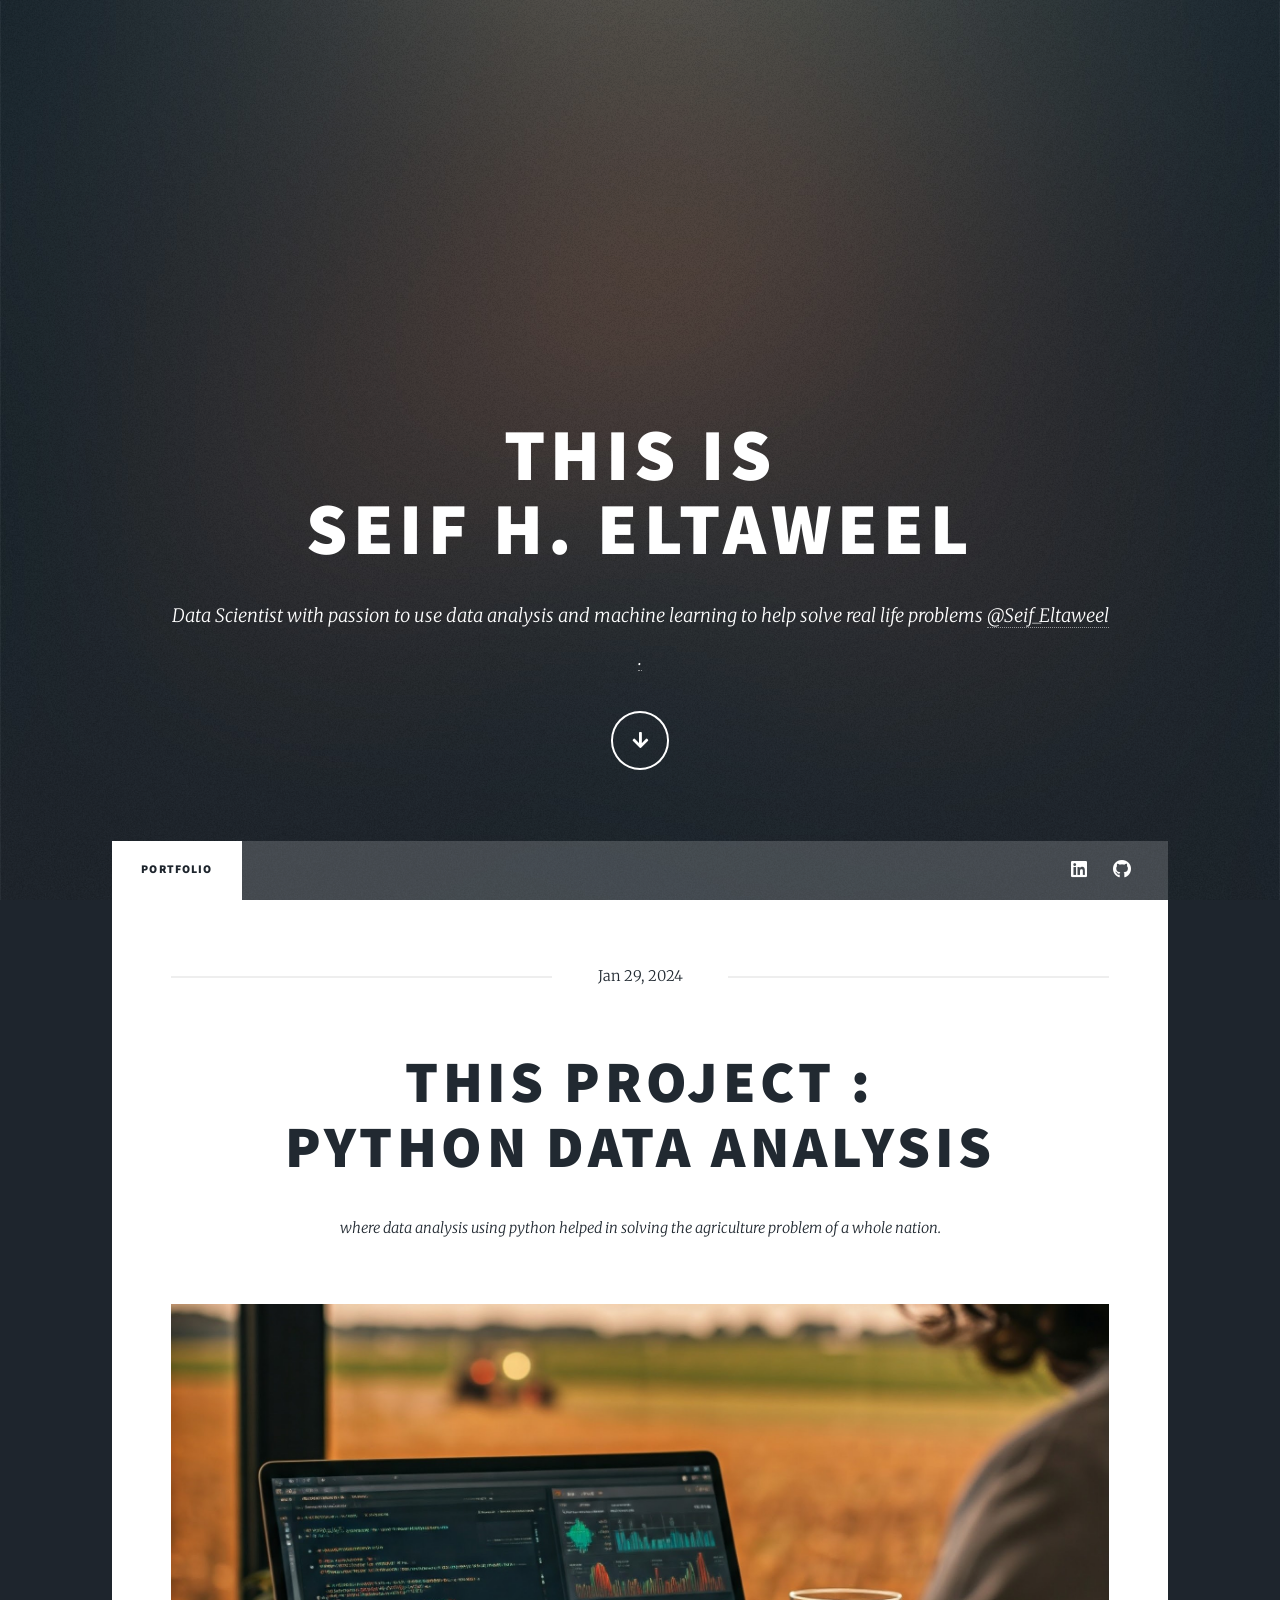
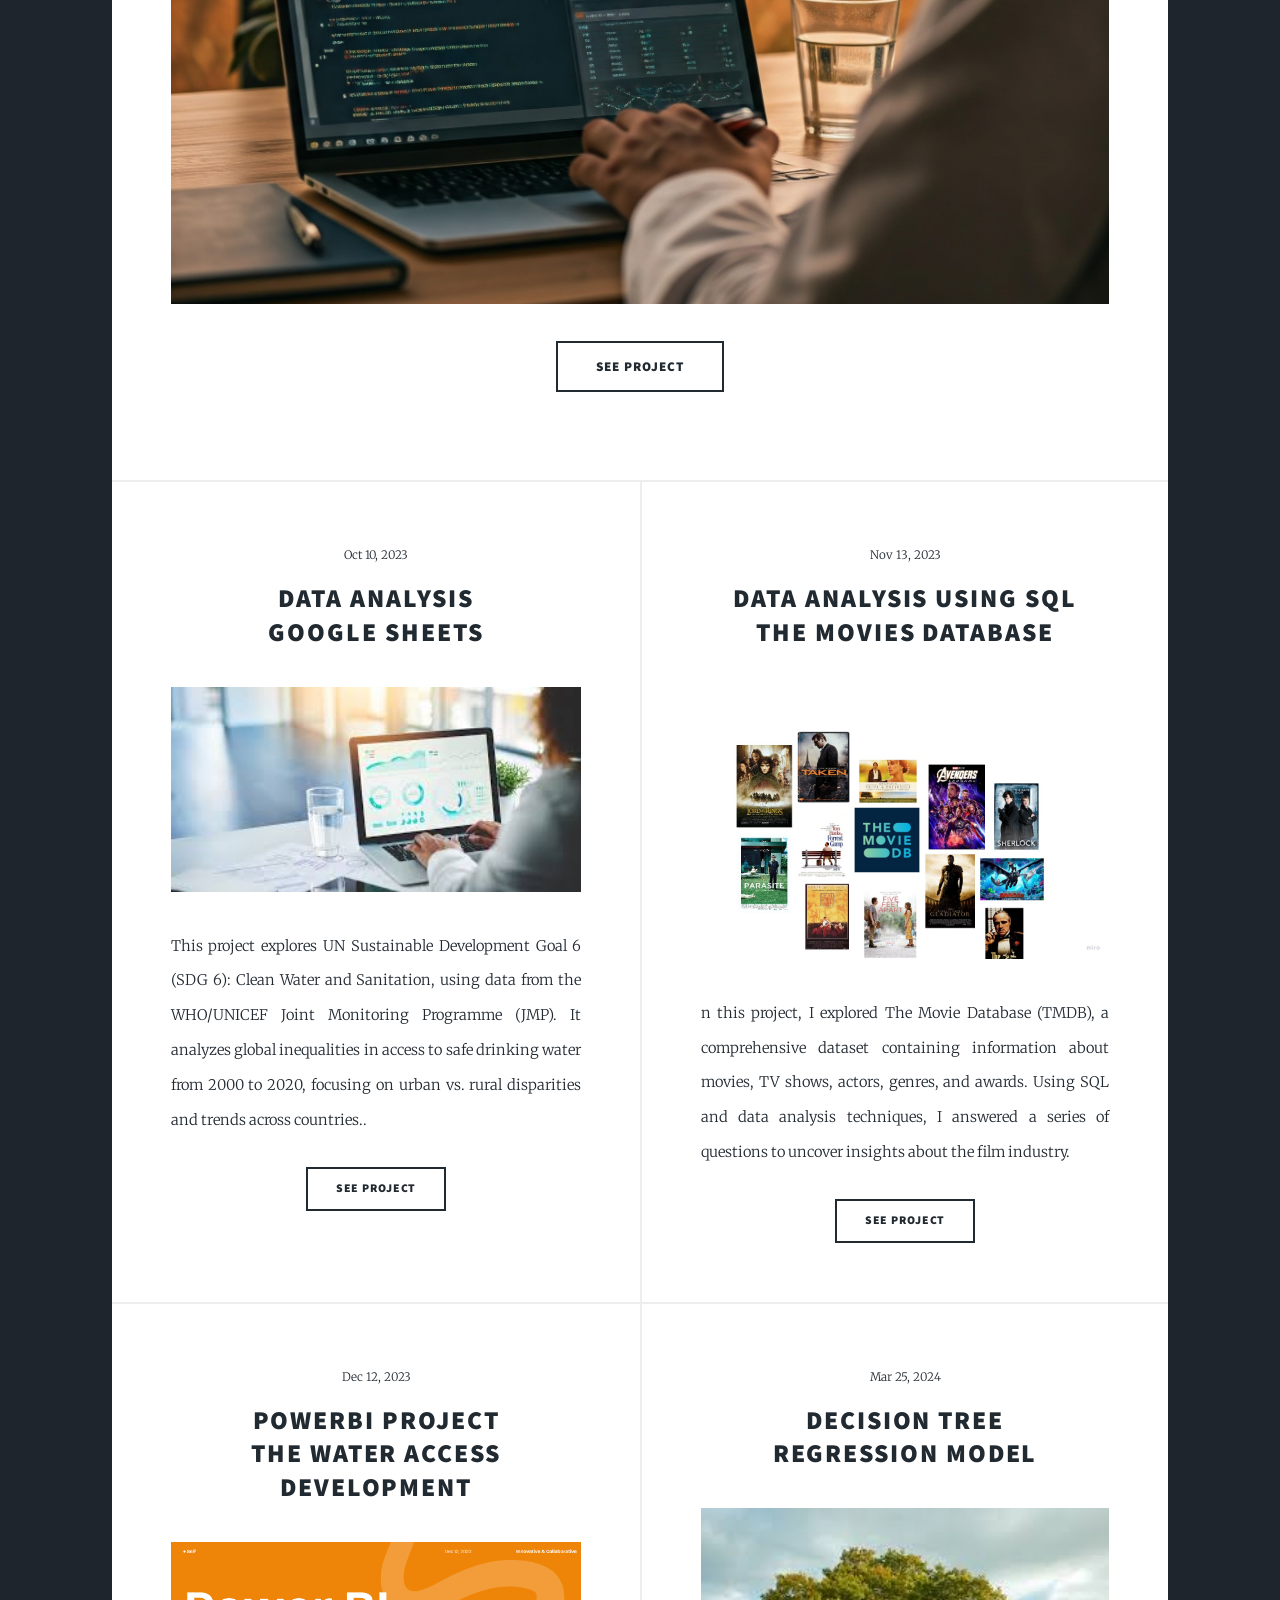
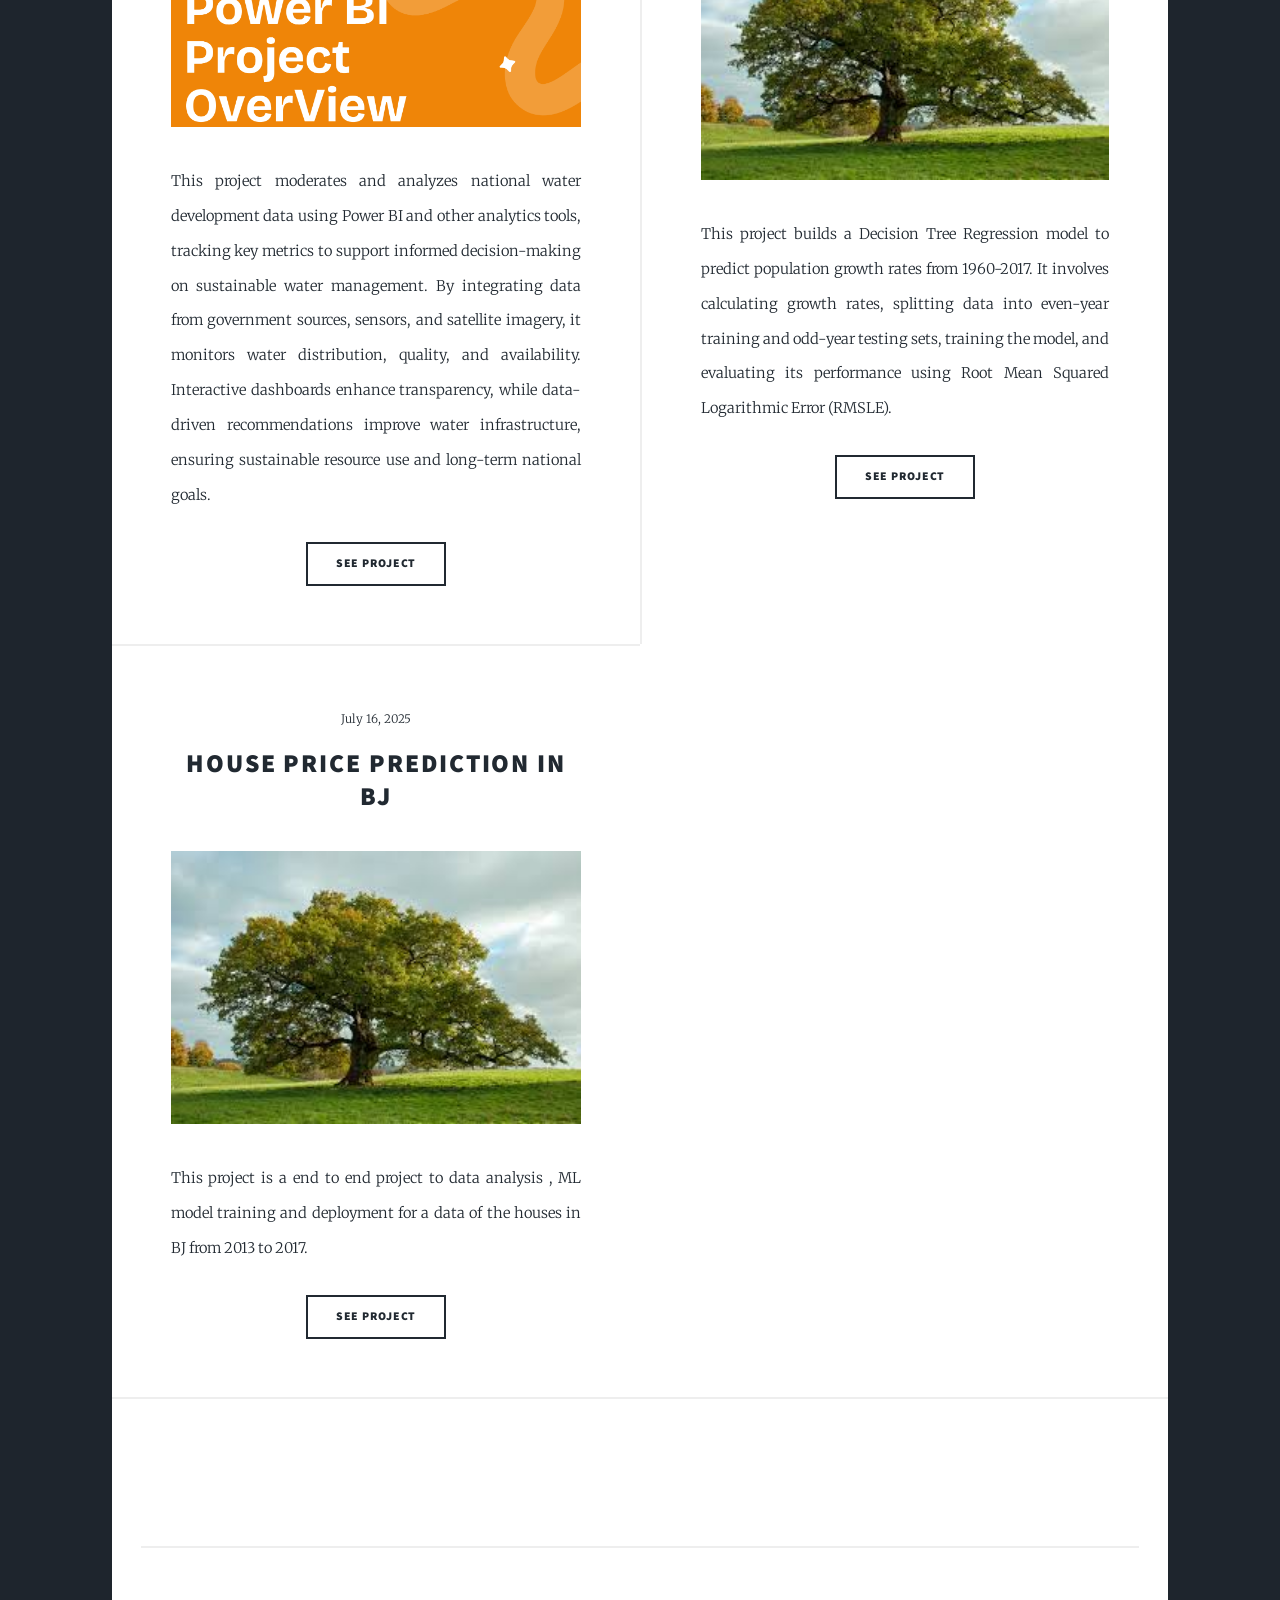
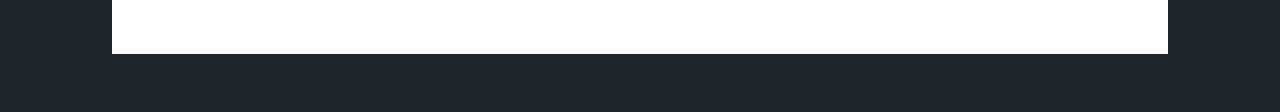
==== commit 541e7478: "Update index.html" ====
--- a/index.html
+++ b/index.html
@@ -110,6 +110,17 @@
 										<li><a href="https://github.com/Seif-Eltaweel/Seif-Data-Science-Portfolio/blob/main/Decision_tree_Project/Decision_tree_Project.ipynb" class="button">See Project</a></li>
 									</ul>
 								</article>
+								<article>
+									<header>
+										<span class="date">July 16, 2025</span>
+										<h2><a href="https://github.com/Seif-Eltaweel/Seif-Data-Science-Portfolio/tree/main/BJ-Housing%20price%20prediction">House price prediction in BJ</a></h2>
+									</header>
+									<a href="https://github.com/Seif-Eltaweel/Seif-Data-Science-Portfolio/tree/main/BJ-Housing%20price%20prediction" class="image fit"><img src="images/TreeData.jpg" alt="" /></a>
+									<p>This project is a end to end project to data analysis , ML model training and deployment for a data of the houses in BJ from 2013 to 2017.</p>
+									<ul class="actions special">
+										<li><a href="https://github.com/Seif-Eltaweel/Seif-Data-Science-Portfolio/tree/main/BJ-Housing%20price%20prediction" class="button">See Project</a></li>
+									</ul>
+								</article>
 							</section>
 
 						<!-- Footer -->
@@ -136,4 +147,4 @@
 			<script src="assets/js/main.js"></script>
 
 	</body>
-</html>+</html>
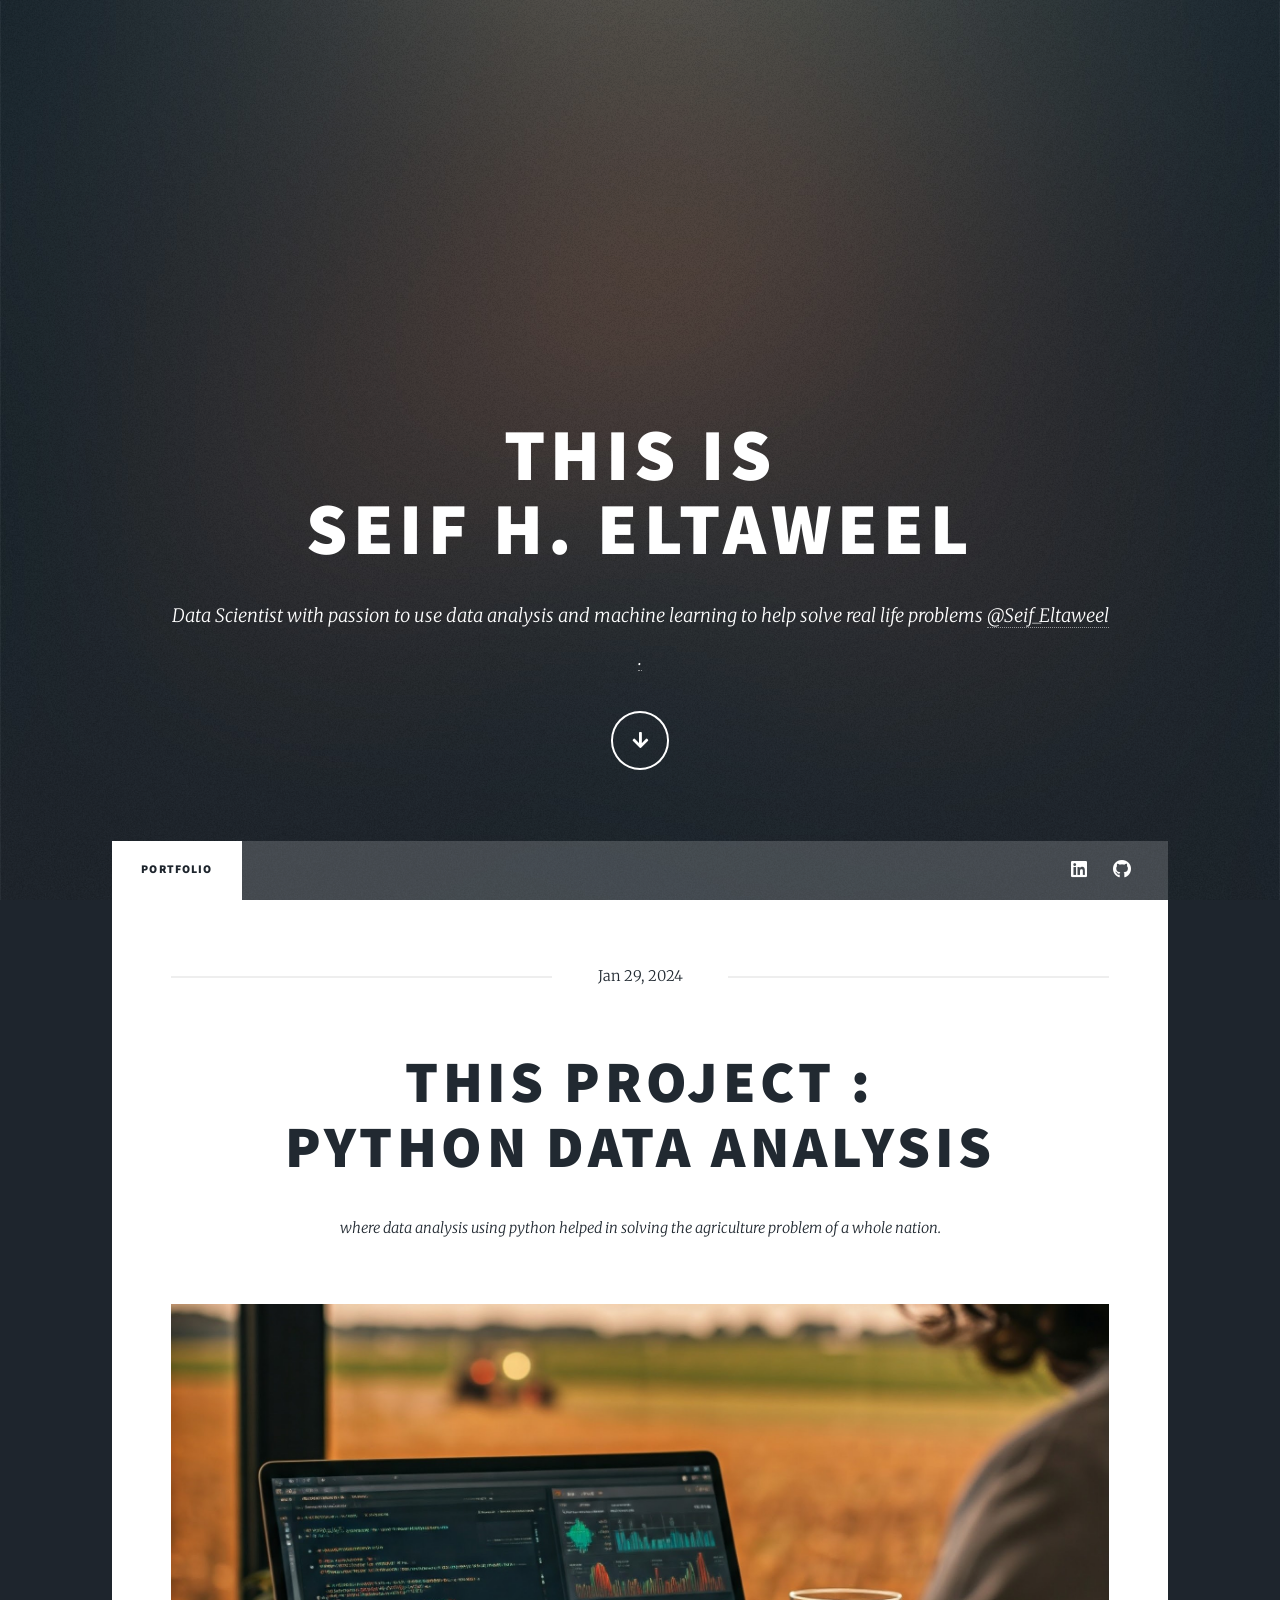
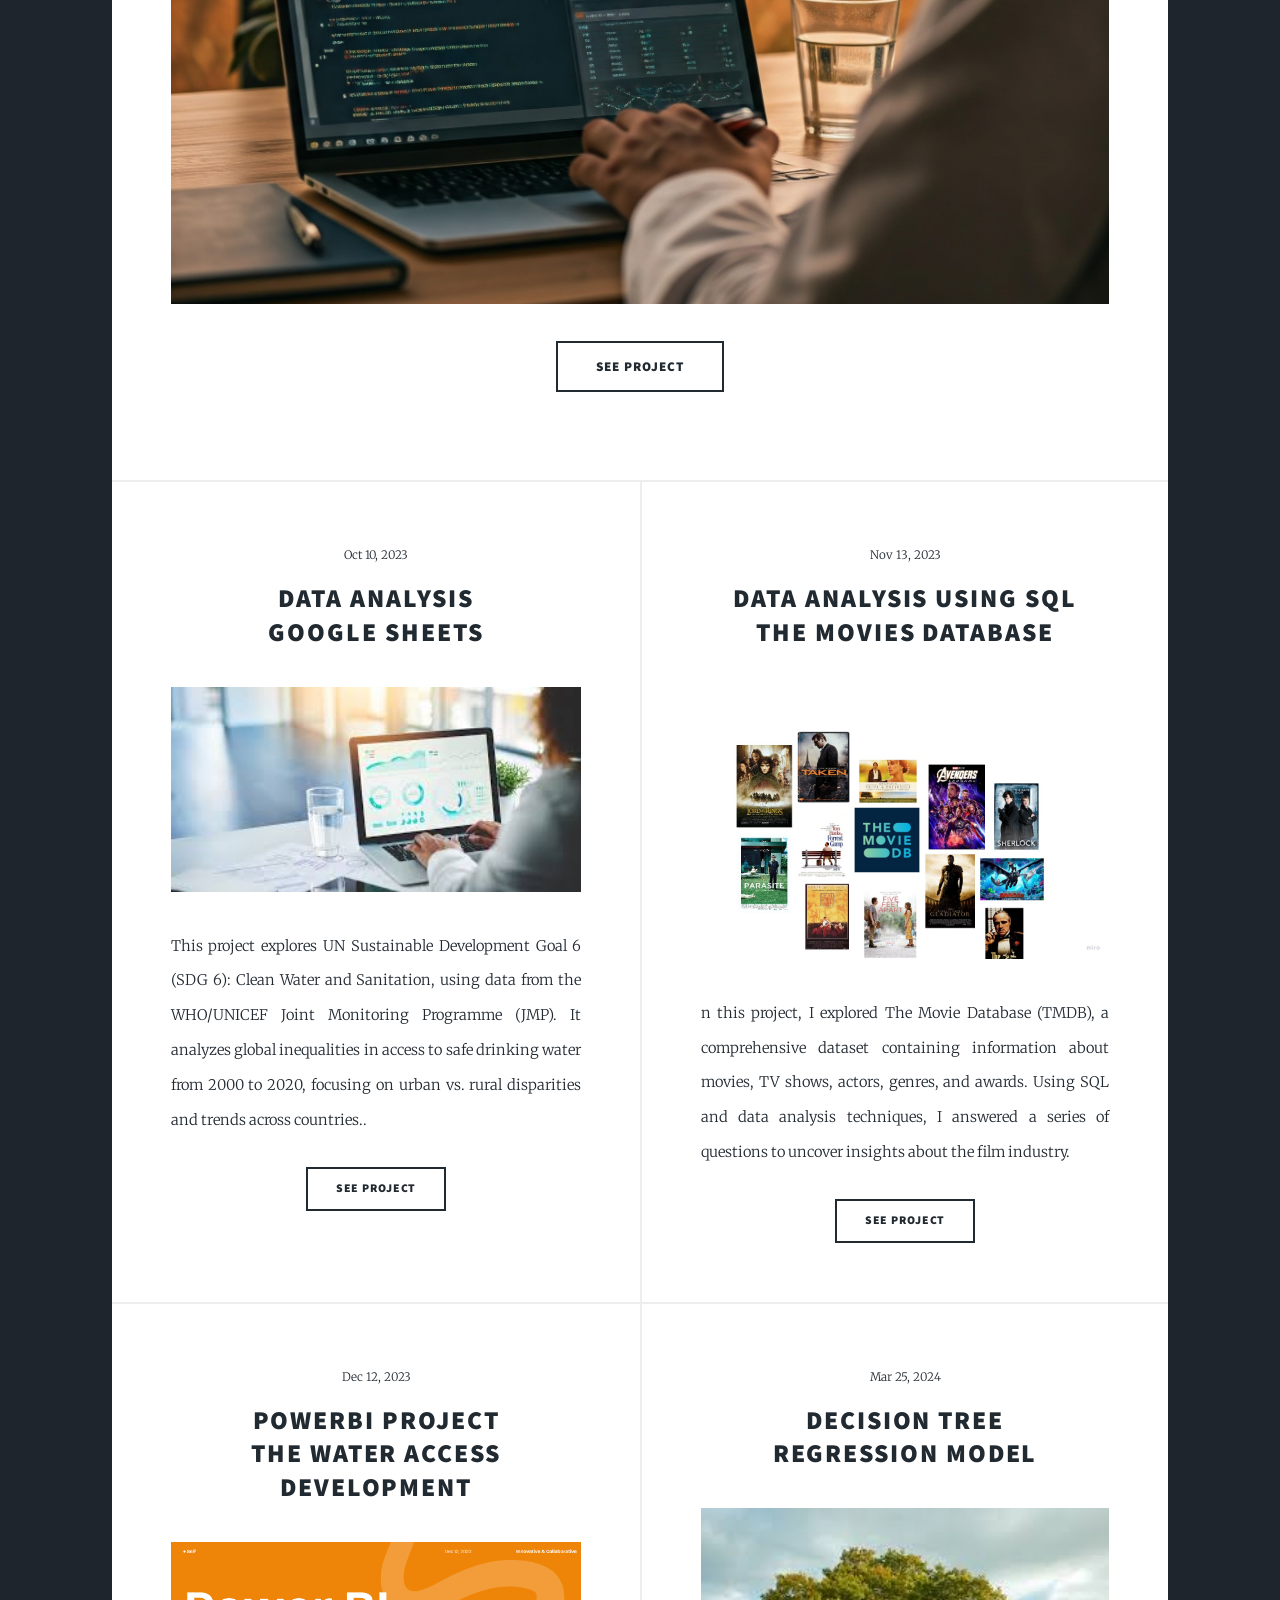
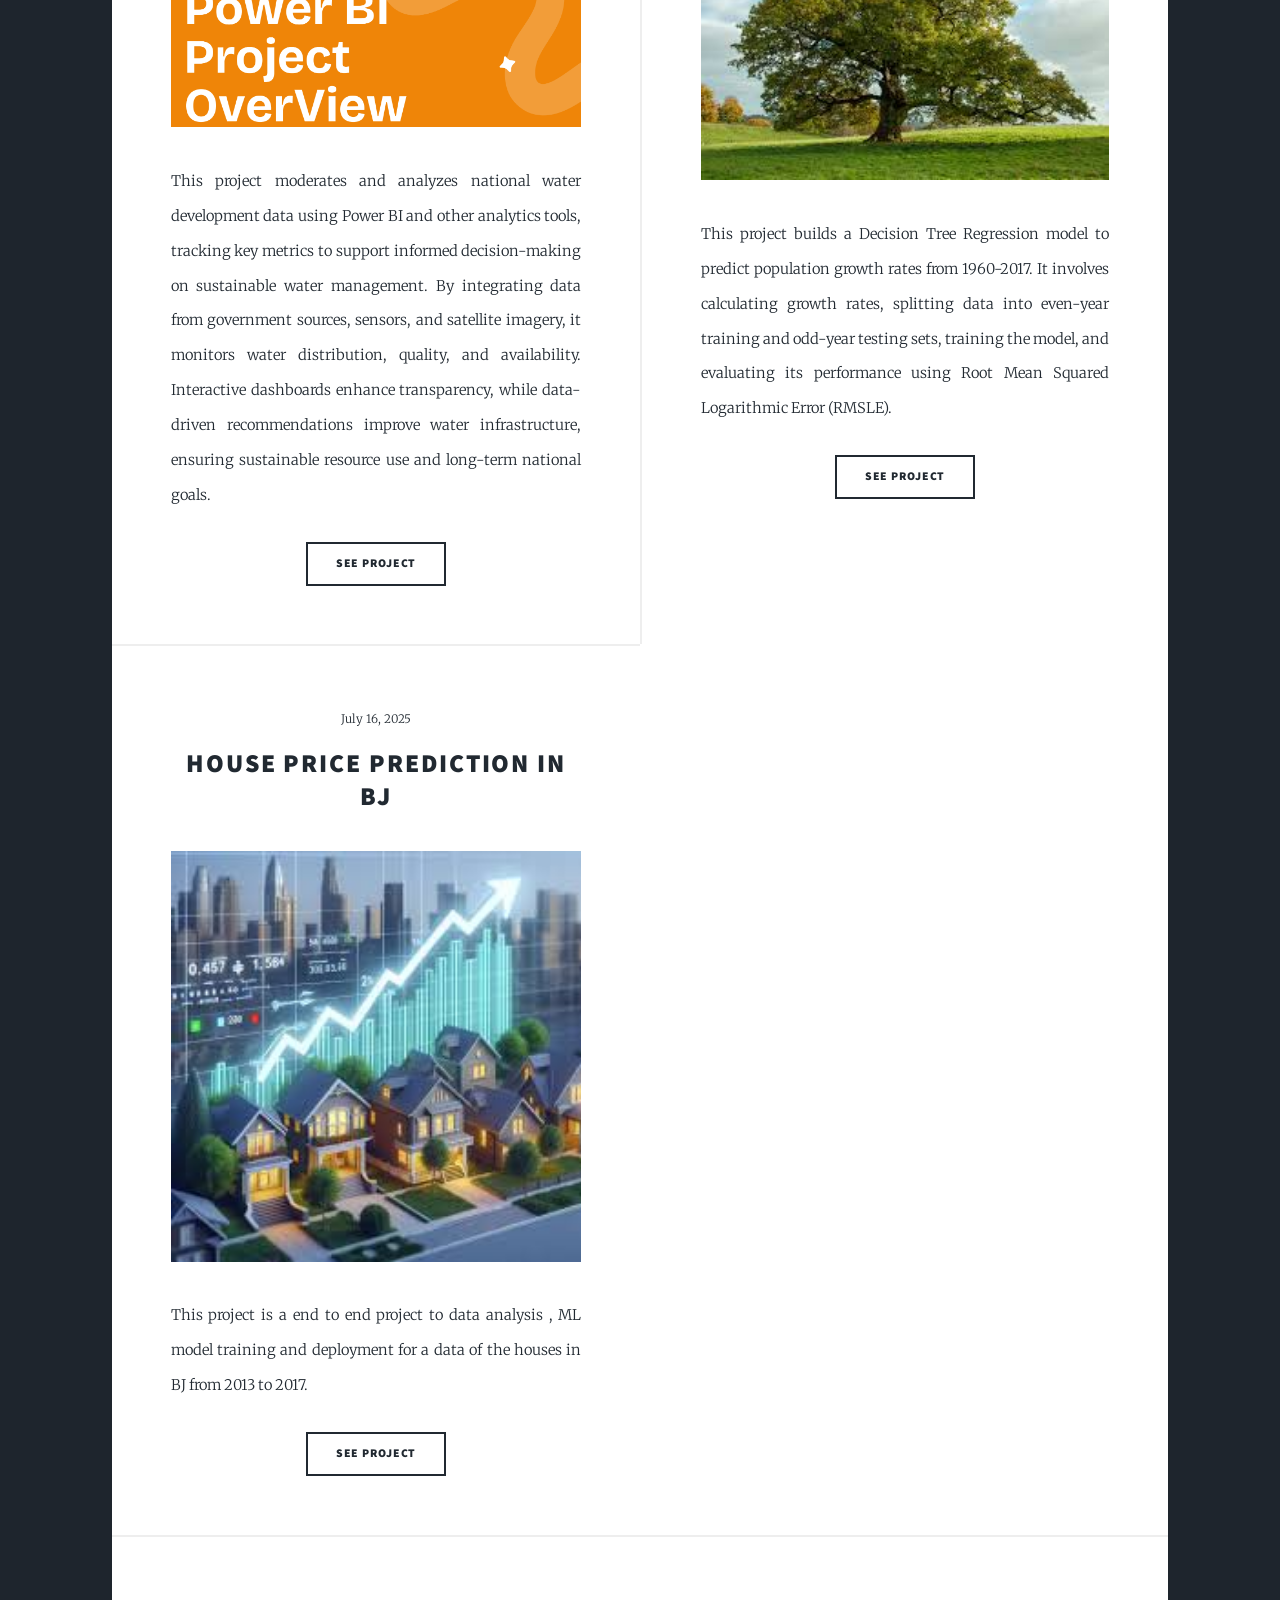
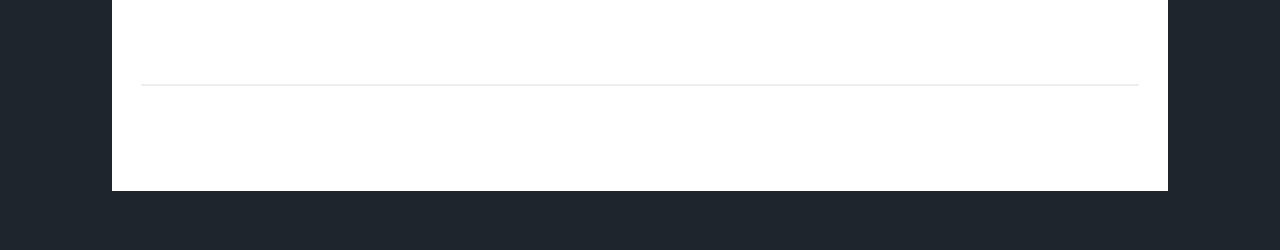
==== commit e69d77cb: "Update index.html" ====
--- a/index.html
+++ b/index.html
@@ -115,7 +115,7 @@
 										<span class="date">July 16, 2025</span>
 										<h2><a href="https://github.com/Seif-Eltaweel/Seif-Data-Science-Portfolio/tree/main/BJ-Housing%20price%20prediction">House price prediction in BJ</a></h2>
 									</header>
-									<a href="https://github.com/Seif-Eltaweel/Seif-Data-Science-Portfolio/tree/main/BJ-Housing%20price%20prediction" class="image fit"><img src="images/TreeData.jpg" alt="" /></a>
+									<a href="https://github.com/Seif-Eltaweel/Seif-Data-Science-Portfolio/tree/main/BJ-Housing%20price%20prediction" class="image fit"><img src="images/house prediction .jpeg" alt="" /></a>
 									<p>This project is a end to end project to data analysis , ML model training and deployment for a data of the houses in BJ from 2013 to 2017.</p>
 									<ul class="actions special">
 										<li><a href="https://github.com/Seif-Eltaweel/Seif-Data-Science-Portfolio/tree/main/BJ-Housing%20price%20prediction" class="button">See Project</a></li>
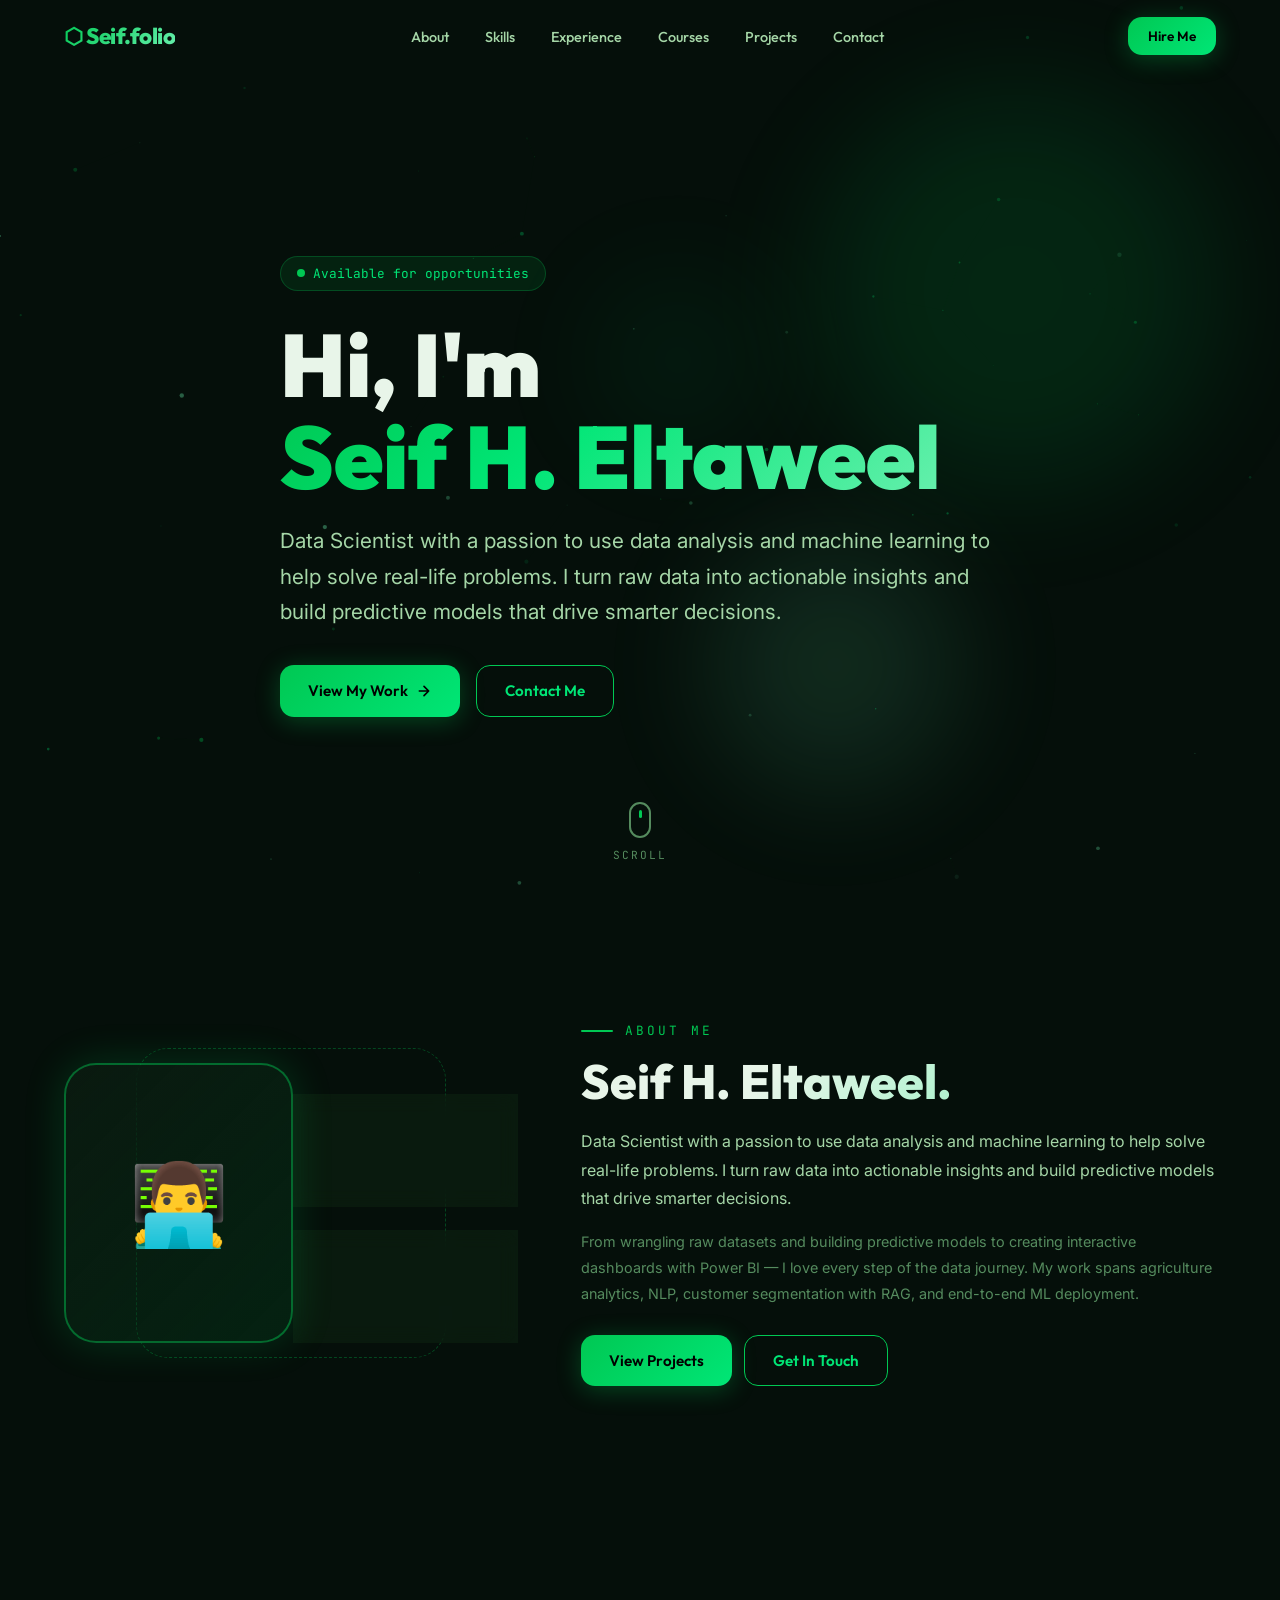
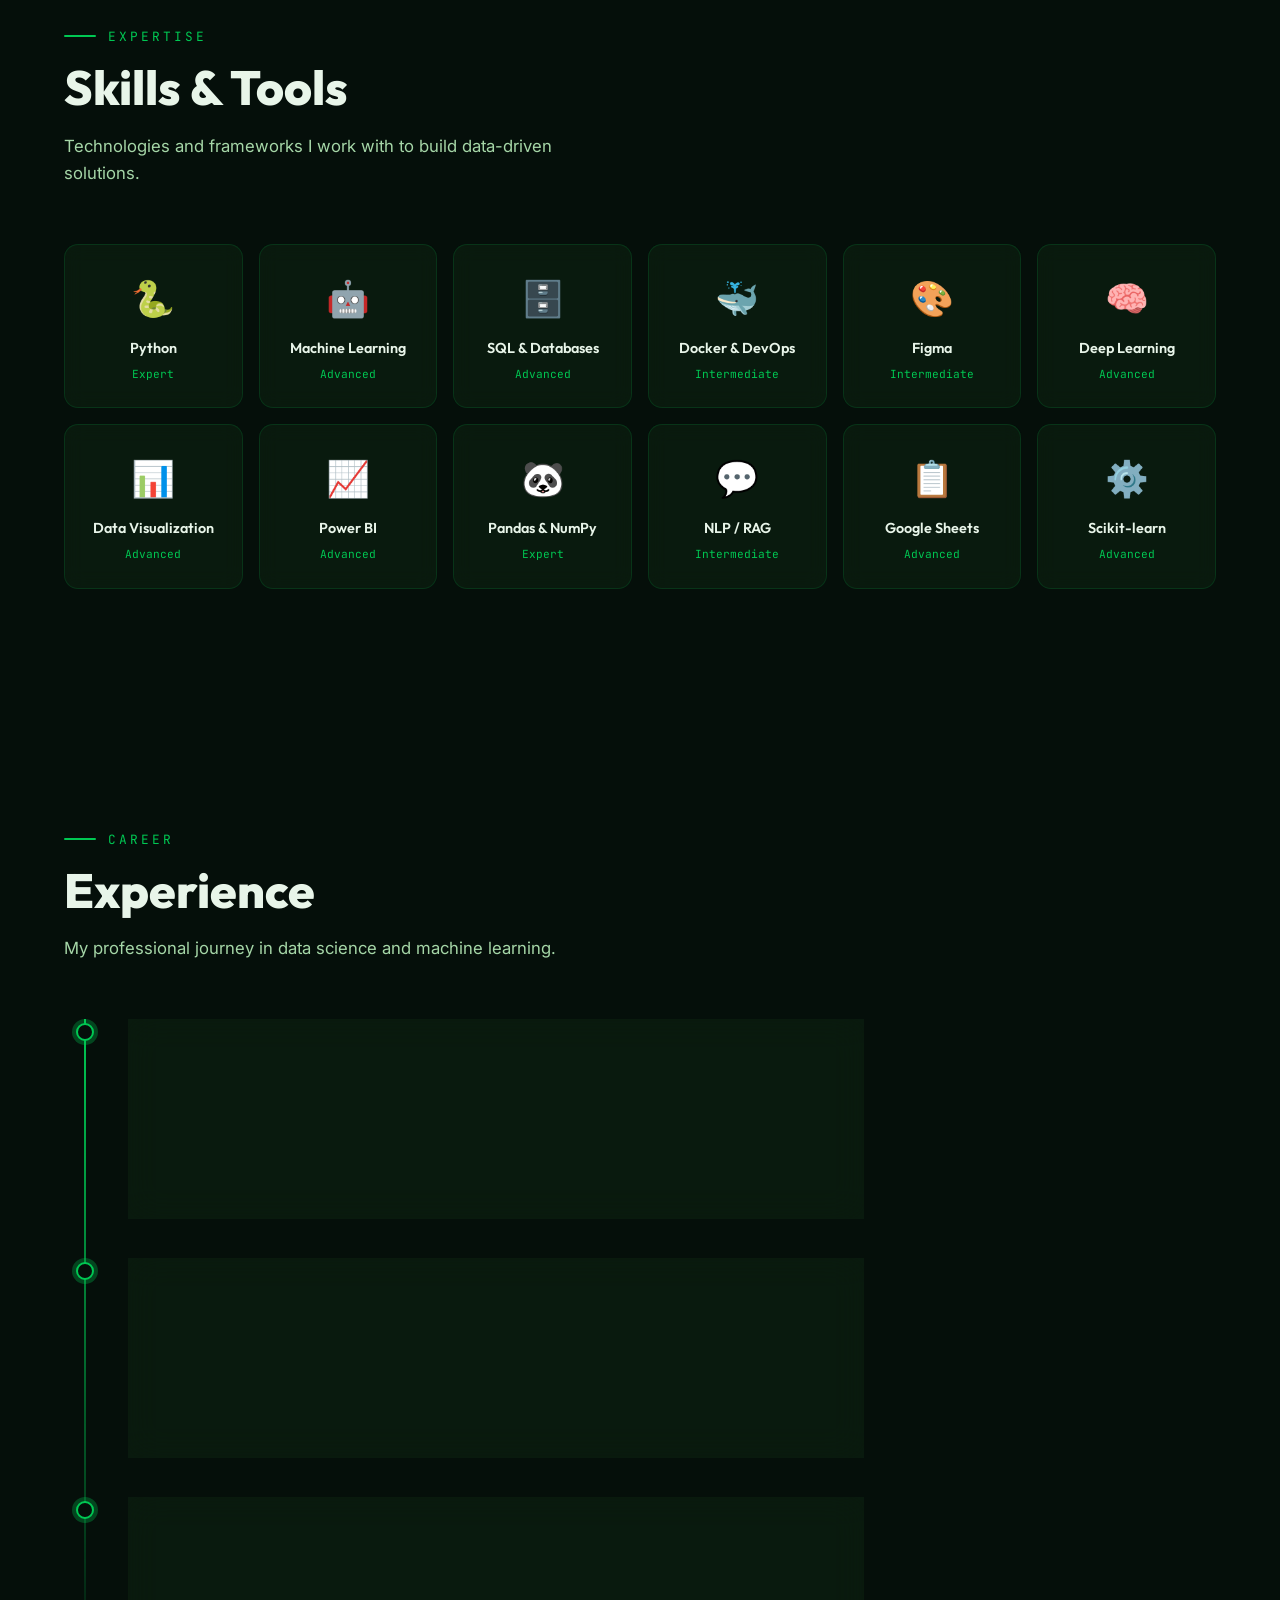
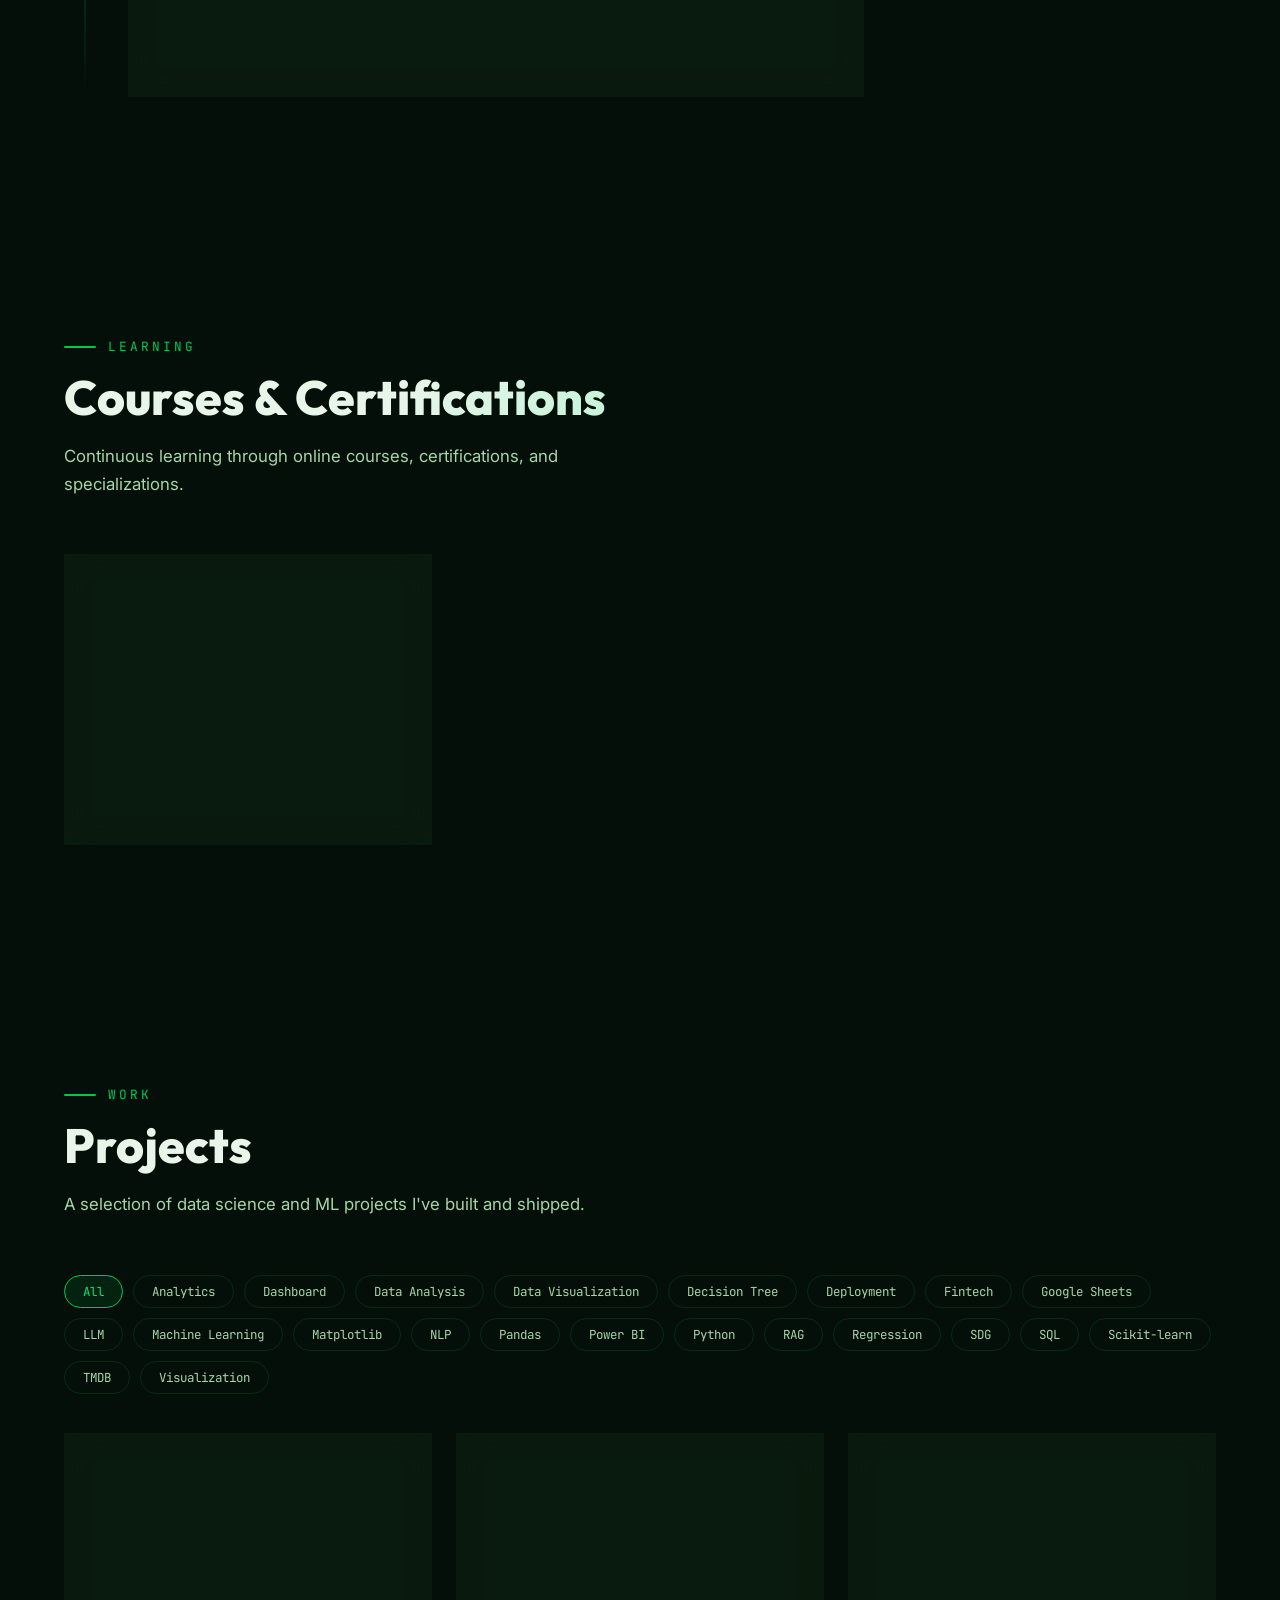
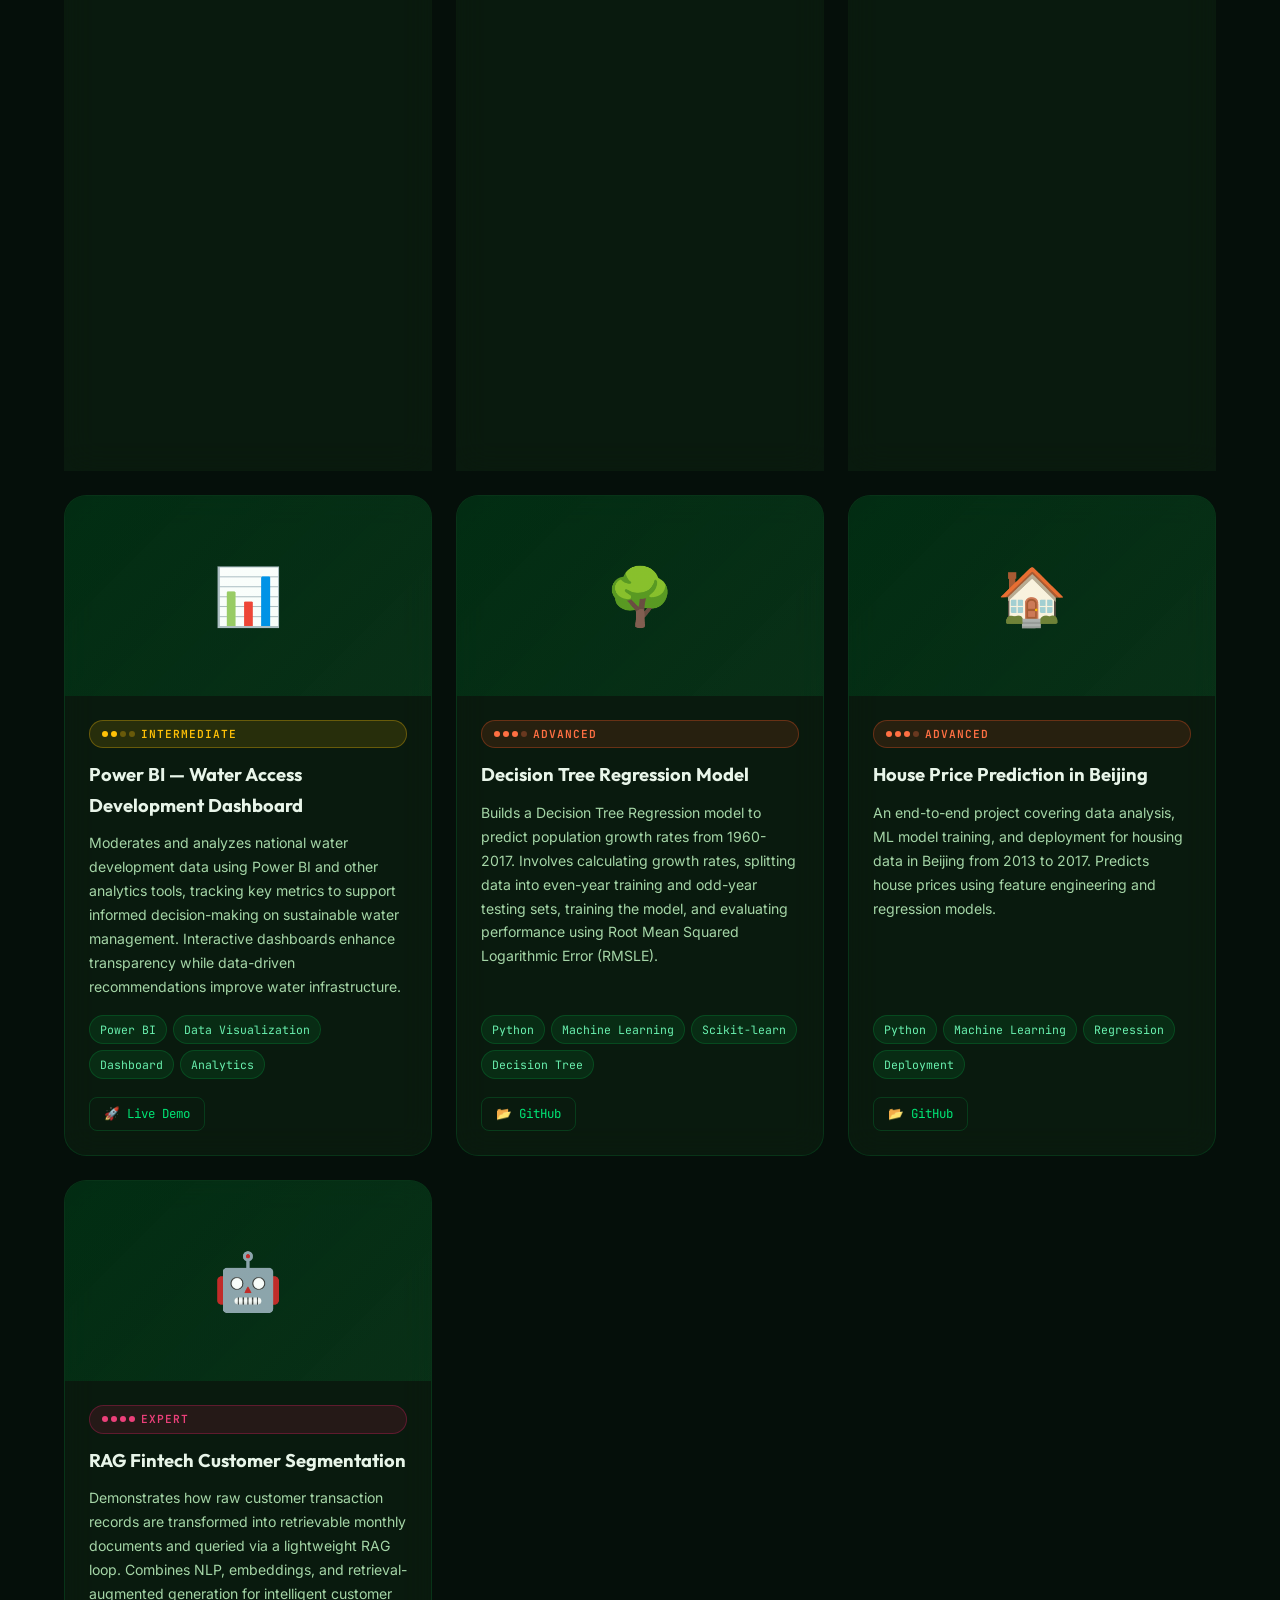
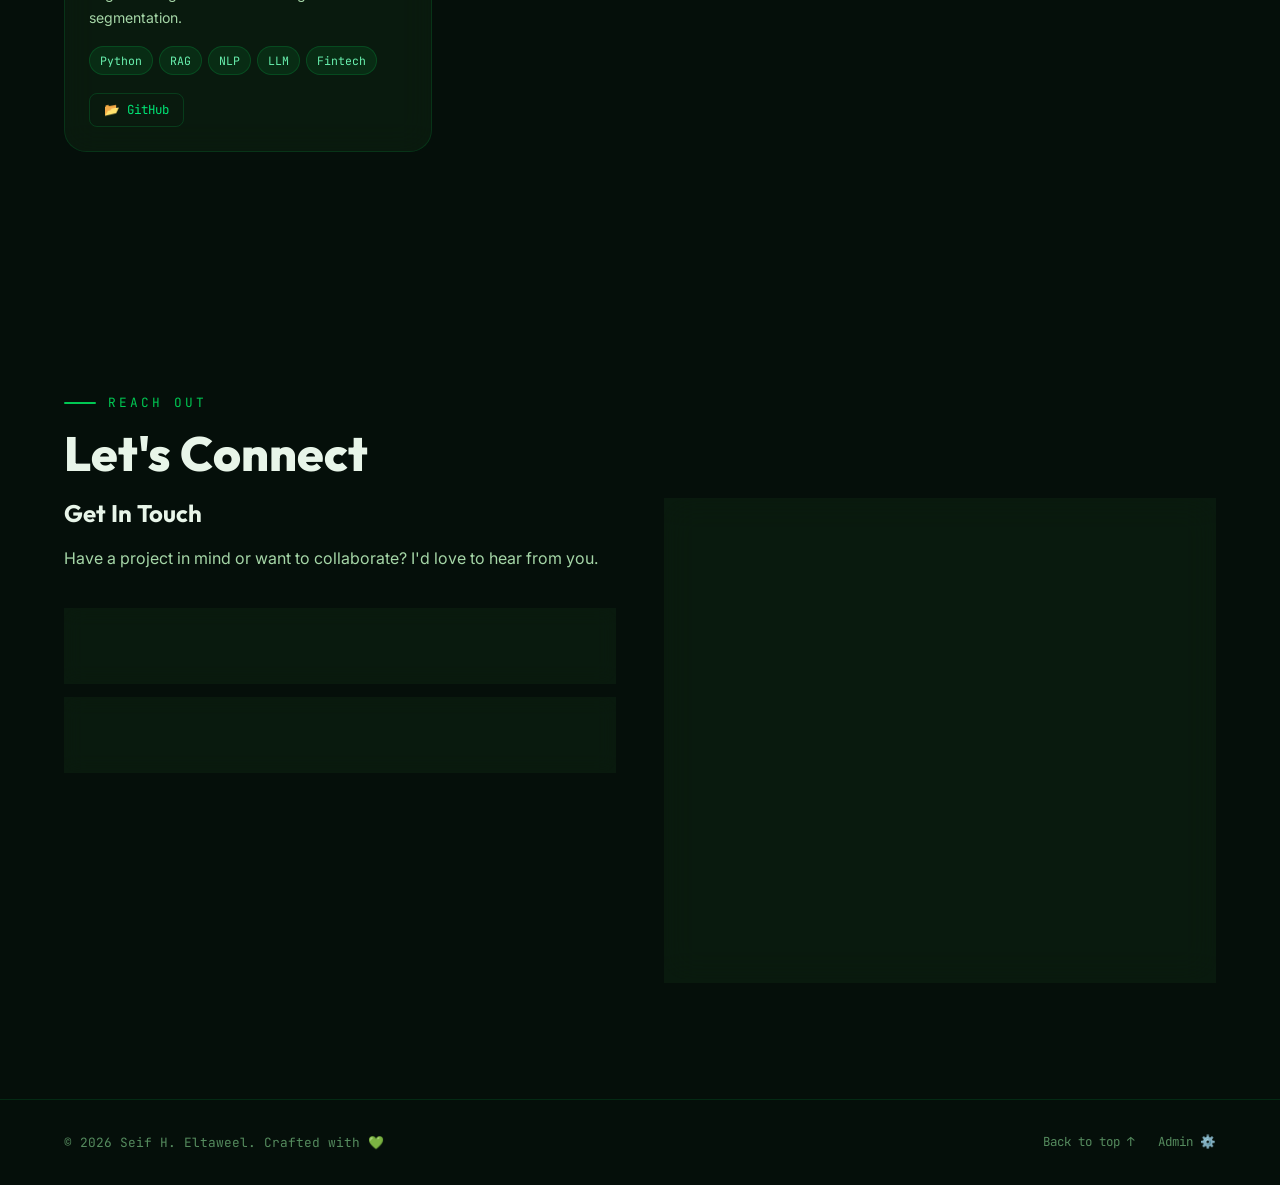
==== commit 07ad6a4e: "feat: implement section visibility and experience editing" ====
--- a/index.html
+++ b/index.html
@@ -1,150 +1,316 @@
-<!DOCTYPE HTML>
-<!--
-	Massively by HTML5 UP
-	html5up.net | @ajlkn
-	Free for personal and commercial use under the CCA 3.0 license (html5up.net/license)
--->
-<html>
-	<head>
-		<title>Seif H. Eltaweel Portfolio</title>
-		<meta charset="utf-8" />
-		<meta name="viewport" content="width=device-width, initial-scale=1, user-scalable=no" />
-		<link rel="stylesheet" href="assets/css/main.css" />
-		<noscript><link rel="stylesheet" href="assets/css/noscript.css" /></noscript>
-	</head>
-	<body class="is-preload">
-
-		<!-- Wrapper -->
-			<div id="wrapper" class="fade-in">
-
-				<!-- Intro -->
-					<div id="intro">
-						<h1>This is<br />
-						Seif H. Eltaweel </h1>
-						<p>Data Scientist with passion to use data analysis and machine learning to help solve real life problems <a href="https://www.linkedin.com/in/seif-hussien/">@Seif_Eltaweel<br />.</p>
-						<ul class="actions">
-							<li><a href="#header" class="button icon solid solo fa-arrow-down scrolly">Continue</a></li>
-						</ul>
-					</div>
-
-				<!-- Header -->
-					<header id="header">
-						<a href="index.html" class="logo">Seif Eltaweel</a>
-					</header>
-
-				<!-- Nav -->
-					<nav id="nav">
-						<ul class="links">
-							<li class="active"><a href="index.html">Portfolio</a></li>
-						</ul>
-						<ul class="icons">
-							<li><a href="https://www.linkedin.com/in/seif-hussien/" class="icon brands fa-linkedin"><span class="label">linkedin</span></a></li>
-							<li><a href="https://github.com/Seif-Eltaweel" class="icon brands fa-github"><span class="label">GitHub</span></a></li>
-						</ul>
-					</nav>
-
-				<!-- Main -->
-					<div id="main">
-
-						<!-- Featured Post -->
-							<article class="post featured">
-								<header class="major">
-									<span class="date">Jan 29, 2024</span>
-									<h2><a href="https://github.com/Seif-Eltaweel/Seif-Data-Science-Portfolio/tree/main/Python_agri_project">This project : <br />
-									 Python data analysis</a></h2>
-									<p>where data analysis using python helped in solving the agriculture problem of a whole nation.</p>
-								</header>
-								<a href="https://github.com/Seif-Eltaweel/Seif-Data-Science-Portfolio/tree/main/Python_agri_project" class="image fit"><img src="images/agripic.jpg" alt="" /></a>
-								<ul class="actions special">
-									<li><a href="https://github.com/Seif-Eltaweel/Seif-Data-Science-Portfolio/tree/main/Python_agri_project" class="button large">See Project</a></li>
-								</ul>
-							</article>
-
-						<!-- Posts -->
-							<section class="posts">
-								<article>
-									<header>
-										<span class="date">Oct 10, 2023</span>
-										<h2><a href="https://docs.google.com/spreadsheets/d/1gbgzMAZo0XPmiiFw5TvPC88yIYSsK7WYBrHizP0OVZw/edit?usp=sharing">Data analysis<br />
-										google sheets</a></h2>
-									</header>
-									<a href="https://docs.google.com/spreadsheets/d/1gbgzMAZo0XPmiiFw5TvPC88yIYSsK7WYBrHizP0OVZw/edit?usp=sharing" class="image fit"><img src="images/Waterproject.jpg" alt="" /></a>
-									<p>This project explores UN Sustainable Development Goal 6 (SDG 6): Clean Water and Sanitation, using data from the WHO/UNICEF Joint Monitoring Programme (JMP). It analyzes global inequalities in access to safe drinking water from 2000 to 2020, focusing on urban vs. rural disparities and trends across countries..</p>
-									<ul class="actions special">
-										<li><a href="https://docs.google.com/spreadsheets/d/1gbgzMAZo0XPmiiFw5TvPC88yIYSsK7WYBrHizP0OVZw/edit?usp=sharing" class="button">See Project</a></li>
-									</ul>
-								</article>
-								<article>
-									<header>
-										<span class="date">Nov 13, 2023</span>
-										<h2><a href="https://github.com/Seif-Eltaweel/Seif-Data-Science-Portfolio/blob/main/Movie_project.ipynb">Data analysis Using SQL<br />
-										The Movies Database</a></h2>
-									</header>
-									<a href="https://github.com/Seif-Eltaweel/Seif-Data-Science-Portfolio/blob/main/Movie_project.ipynb" class="image fit"><img src="images/Movies.jpg" alt="" /></a>
-									<p>n this project, I explored The Movie Database (TMDB), a comprehensive dataset containing information about movies, TV shows, actors, genres, and awards. Using SQL and data analysis techniques, I answered a series of questions to uncover insights about the film industry.</p>
-									<ul class="actions special">
-										<li><a href="https://github.com/Seif-Eltaweel/Seif-Data-Science-Portfolio/blob/main/Movie_project.ipynb" class="button">See Project</a></li>
-									</ul>
-								</article>
-								<article>
-									<header>
-										<span class="date">Dec 12, 2023</span>
-										<h2><a href="https://drive.google.com/file/d/1ky3wDsTx9VkreCLoAOebfK3rOSR_zFgT/view?usp=sharing">PowerBI Project<br />
-										The water access development </a></h2>
-									</header>
-									<a href="https://drive.google.com/file/d/1ky3wDsTx9VkreCLoAOebfK3rOSR_zFgT/view?usp=sharing" class="image fit"><img src="images/power.png" alt="" /></a>
-									<p>This project moderates and analyzes national water development data using Power BI and other analytics tools, tracking key metrics to support informed decision-making on sustainable water management. By integrating data from government sources, sensors, and satellite imagery, it monitors water distribution, quality, and availability. Interactive dashboards enhance transparency, while data-driven recommendations improve water infrastructure, ensuring sustainable resource use and long-term national goals.</p>
-									<ul class="actions special">
-										<li><a href="https://drive.google.com/file/d/1ky3wDsTx9VkreCLoAOebfK3rOSR_zFgT/view?usp=sharing" class="button">See Project</a></li>
-									</ul>
-								</article>
-								<article>
-									<header>
-										<span class="date">Mar 25, 2024</span>
-										<h2><a href="https://github.com/Seif-Eltaweel/Seif-Data-Science-Portfolio/blob/main/Decision_tree_Project/Decision_tree_Project.ipynb">Decision tree<br />
-										regression model</a></h2>
-									</header>
-									<a href="https://github.com/Seif-Eltaweel/Seif-Data-Science-Portfolio/blob/main/Decision_tree_Project/Decision_tree_Project.ipynb" class="image fit"><img src="images/TreeData.jpg" alt="" /></a>
-									<p>This project builds a Decision Tree Regression model to predict population growth rates from 1960-2017. It involves calculating growth rates, splitting data into even-year training and odd-year testing sets, training the model, and evaluating its performance using Root Mean Squared Logarithmic Error (RMSLE).</p>
-									<ul class="actions special">
-										<li><a href="https://github.com/Seif-Eltaweel/Seif-Data-Science-Portfolio/blob/main/Decision_tree_Project/Decision_tree_Project.ipynb" class="button">See Project</a></li>
-									</ul>
-								</article>
-								<article>
-									<header>
-										<span class="date">July 16, 2025</span>
-										<h2><a href="https://github.com/Seif-Eltaweel/Seif-Data-Science-Portfolio/tree/main/BJ-Housing%20price%20prediction">House price prediction in BJ</a></h2>
-									</header>
-									<a href="https://github.com/Seif-Eltaweel/Seif-Data-Science-Portfolio/tree/main/BJ-Housing%20price%20prediction" class="image fit"><img src="images/house prediction .jpeg" alt="" /></a>
-									<p>This project is a end to end project to data analysis , ML model training and deployment for a data of the houses in BJ from 2013 to 2017.</p>
-									<ul class="actions special">
-										<li><a href="https://github.com/Seif-Eltaweel/Seif-Data-Science-Portfolio/tree/main/BJ-Housing%20price%20prediction" class="button">See Project</a></li>
-									</ul>
-								</article>
-							</section>
-
-						<!-- Footer -->
-							<footer>
-								
-							</footer>
-
-					
-
-				<!-- Copyright -->
-					<div id="copyright">
-						<ul><li>&copy; Untitled</li><li>Design: <a href="https://html5up.net">HTML5 UP</a></li></ul>
-					</div>
-
-			</div>
-
-		<!-- Scripts -->
-			<script src="assets/js/jquery.min.js"></script>
-			<script src="assets/js/jquery.scrollex.min.js"></script>
-			<script src="assets/js/jquery.scrolly.min.js"></script>
-			<script src="assets/js/browser.min.js"></script>
-			<script src="assets/js/breakpoints.min.js"></script>
-			<script src="assets/js/util.js"></script>
-			<script src="assets/js/main.js"></script>
-
-	</body>
-</html>
+<!DOCTYPE html>
+<html lang="en">
+<head>
+  <meta charset="UTF-8" />
+  <meta name="viewport" content="width=device-width, initial-scale=1.0" />
+  <meta name="description" content="Seif H. Eltaweel — Data Scientist with a passion to use data analysis and machine learning to solve real-life problems." />
+  <meta name="theme-color" content="#00c853" />
+  <title>Seif H. Eltaweel — Data Scientist Portfolio</title>
+
+  <!-- Open Graph -->
+  <meta property="og:type"        content="website" />
+  <meta property="og:title"       content="Seif H. Eltaweel — Data Scientist Portfolio" />
+  <meta property="og:description" content="Explore my projects in Data Analysis, Machine Learning, NLP, Power BI and more." />
+
+  <link rel="stylesheet" href="css/style.css" />
+</head>
+<body>
+
+<!-- ░░ Background Canvas ░░ -->
+<canvas id="bg-canvas"></canvas>
+
+<!-- ░░ Toast container (appended by JS) ░░ -->
+
+<!-- ════════════════════════════════════════
+     NAVIGATION
+════════════════════════════════════════ -->
+<nav class="navbar" role="navigation" aria-label="Main navigation">
+  <div class="container nav-inner">
+    <a class="nav-logo" href="#hero" aria-label="Home">⬡ Seif.folio</a>
+
+    <ul class="nav-links" role="list">
+      <li><a href="#about">About</a></li>
+      <li><a href="#skills">Skills</a></li>
+      <li><a href="#experience">Experience</a></li>
+      <li><a href="#courses">Courses</a></li>
+      <li><a href="#projects">Projects</a></li>
+      <li><a href="#contact">Contact</a></li>
+    </ul>
+
+    <a href="#contact" class="btn btn-primary nav-cta">Hire Me</a>
+
+    <button class="hamburger" aria-label="Toggle menu" aria-expanded="false" id="hamburger-btn">
+      <span></span><span></span><span></span>
+    </button>
+  </div>
+</nav>
+
+<!-- Mobile Menu -->
+<div class="mobile-menu" id="mobile-menu" role="menu">
+  <a href="#about"      role="menuitem">About</a>
+  <a href="#skills"     role="menuitem">Skills</a>
+  <a href="#experience" role="menuitem">Experience</a>
+  <a href="#courses"    role="menuitem">Courses</a>
+  <a href="#projects"   role="menuitem">Projects</a>
+  <a href="#contact"    role="menuitem">Contact</a>
+</div>
+
+<!-- ════════════════════════════════════════
+     HERO
+════════════════════════════════════════ -->
+<section id="hero" aria-label="Introduction">
+
+  <!-- Floating shapes -->
+  <div class="shape shape-1" aria-hidden="true"></div>
+  <div class="shape shape-2" aria-hidden="true"></div>
+  <div class="shape shape-3" aria-hidden="true"></div>
+
+  <div class="container">
+    <div class="hero-content">
+      <div class="hero-badge" aria-label="Status">
+        <span class="dot" aria-hidden="true"></span>
+        Available for opportunities
+      </div>
+
+      <h1 class="hero-title">
+        Hi, I'm <br />
+        <span class="name-gradient" id="hero-name">Seif H. Eltaweel</span>
+      </h1>
+
+      <p class="hero-subtitle" id="hero-bio">
+        A passionate <span class="typewriter" aria-live="polite"></span>
+      </p>
+
+      <div class="hero-cta">
+        <a href="#projects" class="btn btn-primary" id="hero-view-work">
+          View My Work
+          <svg width="16" height="16" viewBox="0 0 24 24" fill="none" stroke="currentColor" stroke-width="2.5" stroke-linecap="round" stroke-linejoin="round" aria-hidden="true"><path d="M5 12h14M12 5l7 7-7 7"/></svg>
+        </a>
+        <a href="#contact" class="btn btn-outline" id="hero-contact">Contact Me</a>
+      </div>
+    </div>
+  </div>
+
+  <!-- Scroll indicator -->
+  <div class="hero-scroll" aria-hidden="true">
+    <div class="scroll-mouse"></div>
+    <span>SCROLL</span>
+  </div>
+</section>
+
+<!-- ════════════════════════════════════════
+     ABOUT
+════════════════════════════════════════ -->
+<section id="about" aria-label="About me">
+  <div class="container">
+    <div class="about-grid">
+
+      <!-- Image + stats -->
+      <div class="about-image-wrap reveal">
+        <div class="about-img-ring" aria-hidden="true"></div>
+        <div class="about-avatar-placeholder" role="img" aria-label="Profile avatar">👨‍💻</div>
+        <div class="about-stats">
+          <div class="stat-item">
+            <div class="stat-number">2+</div>
+            <div class="stat-label">Years Exp.</div>
+          </div>
+          <div class="stat-item">
+            <div class="stat-number" id="projects-stat">7+</div>
+            <div class="stat-label">Projects</div>
+          </div>
+          <a href="#" class="stat-item" id="cv-btn" target="_blank" rel="noopener noreferrer" style="text-decoration:none; cursor:pointer; transition: var(--transition);">
+            <div class="stat-number" style="font-size:1.4rem;">📄</div>
+            <div class="stat-label">View CV</div>
+          </a>
+        </div>
+      </div>
+
+      <!-- Text -->
+      <div class="about-text reveal reveal-delay-1">
+        <div class="section-label">About Me</div>
+        <h2 class="section-title" id="about-name">Seif H. Eltaweel.</h2>
+        <p id="about-bio">Data Scientist with a passion to use data analysis and machine learning to help solve real-life problems.</p>
+        <p style="color:var(--text-muted); font-size:0.9rem; line-height:1.8;">
+          From wrangling raw datasets and building predictive models to creating interactive dashboards with Power BI — I love every step of the data journey.
+          My work spans agriculture analytics, NLP, customer segmentation with RAG, and end-to-end ML deployment.
+        </p>
+        <div style="margin-top: 28px; display:flex; gap:12px; flex-wrap:wrap;">
+          <a href="#projects" class="btn btn-primary" id="about-view-projects">View Projects</a>
+          <a href="#contact"  class="btn btn-outline"  id="about-contact">Get In Touch</a>
+        </div>
+      </div>
+    </div>
+  </div>
+</section>
+
+<!-- ════════════════════════════════════════
+     SKILLS
+════════════════════════════════════════ -->
+<section id="skills" aria-label="Skills and technologies">
+  <div class="container">
+    <div class="reveal">
+      <div class="section-label">Expertise</div>
+      <h2 class="section-title">Skills &amp; Tools</h2>
+      <p class="section-desc">Technologies and frameworks I work with to build data-driven solutions.</p>
+    </div>
+
+    <div class="skills-grid" id="skills-grid" role="list" aria-label="Skills list">
+      <!-- Populated by JS -->
+    </div>
+  </div>
+</section>
+
+<!-- ════════════════════════════════════════
+     EXPERIENCE
+════════════════════════════════════════ -->
+<section id="experience" aria-label="Work experience">
+  <div class="container">
+    <div class="reveal">
+      <div class="section-label">Career</div>
+      <h2 class="section-title">Experience</h2>
+      <p class="section-desc">My professional journey in data science and machine learning.</p>
+    </div>
+
+    <div class="timeline" id="timeline-list" role="list" aria-label="Timeline">
+      <!-- Populated by JS -->
+    </div>
+  </div>
+</section>
+
+<!-- ════════════════════════════════════════
+     COURSES
+════════════════════════════════════════ -->
+<section id="courses" aria-label="Courses and certifications">
+  <div class="container">
+    <div class="reveal">
+      <div class="section-label">Learning</div>
+      <h2 class="section-title">Courses &amp; Certifications</h2>
+      <p class="section-desc">Continuous learning through online courses, certifications, and specializations.</p>
+    </div>
+
+    <div class="courses-grid" id="courses-grid" role="list" aria-label="Courses list">
+      <!-- Populated by JS -->
+    </div>
+  </div>
+</section>
+
+<!-- ════════════════════════════════════════
+     PROJECTS
+════════════════════════════════════════ -->
+<section id="projects" aria-label="Projects portfolio">
+  <div class="container">
+    <div class="reveal">
+      <div class="section-label">Work</div>
+      <h2 class="section-title">Projects</h2>
+      <p class="section-desc">A selection of data science and ML projects I've built and shipped.</p>
+    </div>
+
+    <!-- Filter Buttons -->
+    <div class="projects-filters" id="project-filters" role="tablist" aria-label="Filter projects by technology">
+      <!-- Populated by JS -->
+    </div>
+
+    <!-- Projects Grid -->
+    <div class="projects-grid" id="projects-grid" role="list" aria-label="Projects list">
+      <!-- Populated by JS -->
+    </div>
+  </div>
+</section>
+
+<!-- ════════════════════════════════════════
+     CONTACT
+════════════════════════════════════════ -->
+<section id="contact" aria-label="Contact">
+  <div class="container">
+    <div class="reveal">
+      <div class="section-label">Reach Out</div>
+      <h2 class="section-title">Let's Connect</h2>
+    </div>
+
+    <div class="contact-grid">
+
+      <!-- Social links -->
+      <div class="contact-info reveal">
+        <h3>Get In Touch</h3>
+        <p id="contact-bio">Have a project in mind or want to collaborate? I'd love to hear from you.</p>
+
+        <div class="social-links" role="list">
+          <a class="social-link" id="link-github" href="#" target="_blank" rel="noopener noreferrer" role="listitem" aria-label="GitHub profile">
+            <div class="social-icon" aria-hidden="true">🐙</div>
+            <div>
+              <div style="font-weight:600; color:var(--text-primary);">GitHub</div>
+              <div style="font-size:0.8rem;">Check out my repositories</div>
+            </div>
+          </a>
+          <a class="social-link" id="link-linkedin" href="#" target="_blank" rel="noopener noreferrer" role="listitem" aria-label="LinkedIn profile">
+            <div class="social-icon" aria-hidden="true">💼</div>
+            <div>
+              <div style="font-weight:600; color:var(--text-primary);">LinkedIn</div>
+              <div style="font-size:0.8rem;">Connect professionally</div>
+            </div>
+          </a>
+          <a class="social-link" id="link-twitter" href="#" target="_blank" rel="noopener noreferrer" role="listitem" aria-label="Twitter profile">
+            <div class="social-icon" aria-hidden="true">🐦</div>
+            <div>
+              <div style="font-weight:600; color:var(--text-primary);">Twitter / X</div>
+              <div style="font-size:0.8rem;">Follow my thoughts</div>
+            </div>
+          </a>
+          <a class="social-link" id="link-email" href="#" role="listitem" aria-label="Send email">
+            <div class="social-icon" aria-hidden="true">📧</div>
+            <div>
+              <div style="font-weight:600; color:var(--text-primary);">Email</div>
+              <div style="font-size:0.8rem;">Drop me a line</div>
+            </div>
+          </a>
+        </div>
+      </div>
+
+      <!-- Contact form -->
+      <div class="reveal reveal-delay-1">
+        <form class="contact-form glass-card" id="contact-form" novalidate aria-label="Contact form">
+          <div class="form-group">
+            <label for="contact-name">Your Name</label>
+            <input type="text" id="contact-name" name="name" placeholder="Jane Doe" required autocomplete="name" />
+          </div>
+          <div class="form-group">
+            <label for="contact-email-input">Your Email</label>
+            <input type="email" id="contact-email-input" name="email" placeholder="jane@example.com" required autocomplete="email" />
+          </div>
+          <div class="form-group">
+            <label for="contact-message">Message</label>
+            <textarea id="contact-message" name="message" placeholder="Tell me about your project…" required></textarea>
+          </div>
+          <button type="submit" class="btn btn-primary" style="width:100%; justify-content:center;" id="contact-submit">
+            Send Message
+            <svg width="16" height="16" viewBox="0 0 24 24" fill="none" stroke="currentColor" stroke-width="2.5" stroke-linecap="round" stroke-linejoin="round" aria-hidden="true"><line x1="22" y1="2" x2="11" y2="13"/><polygon points="22 2 15 22 11 13 2 9 22 2"/></svg>
+          </button>
+        </form>
+      </div>
+
+    </div>
+  </div>
+</section>
+
+<!-- ════════════════════════════════════════
+     FOOTER
+════════════════════════════════════════ -->
+<footer role="contentinfo">
+  <div class="container footer-inner">
+    <div class="footer-copy">
+      © <span id="footer-year"></span> <span id="footer-name">Seif H. Eltaweel</span>. Crafted with 💚
+    </div>
+    <div class="footer-links">
+      <a href="#hero">Back to top ↑</a>
+      <a href="admin.html">Admin ⚙️</a>
+    </div>
+  </div>
+</footer>
+
+<script type="module" src="js/main.js"></script>
+<script>
+  // Footer year
+  document.getElementById('footer-year').textContent = new Date().getFullYear();
+</script>
+</body>
+</html>
--- a/css/style.css
+++ b/css/style.css
@@ -0,0 +1,1284 @@
+/* ===================================================
+   PORTFOLIO STYLESHEET — Dark Green → Emerald Theme
+   =================================================== */
+
+/* --- Google Fonts --- */
+@import url('https://fonts.googleapis.com/css2?family=Outfit:wght@300;400;500;600;700;800;900&family=Inter:wght@300;400;500;600&family=JetBrains+Mono:wght@400;500&display=swap');
+
+/* --- Design Tokens --- */
+:root {
+  --bg-primary:    #050f0a;
+  --bg-secondary:  #0a1a10;
+  --bg-card:       rgba(10, 30, 16, 0.6);
+  --bg-glass:      rgba(16, 40, 22, 0.45);
+
+  --accent-1:      #00c853;   /* vivid emerald */
+  --accent-2:      #00e676;   /* bright green  */
+  --accent-3:      #69f0ae;   /* soft mint     */
+  --accent-glow:   rgba(0, 200, 83, 0.3);
+
+  --text-primary:  #e8f5e9;
+  --text-secondary:#a5d6a7;
+  --text-muted:    #558b5e;
+
+  --border-color:  rgba(0, 200, 83, 0.15);
+  --border-hover:  rgba(0, 200, 83, 0.45);
+
+  --font-heading:  'Outfit', sans-serif;
+  --font-body:     'Inter', sans-serif;
+  --font-mono:     'JetBrains Mono', monospace;
+
+  --radius-sm:     8px;
+  --radius-md:     14px;
+  --radius-lg:     22px;
+  --radius-xl:     32px;
+
+  --shadow-sm:     0 2px 12px rgba(0,0,0,0.4);
+  --shadow-md:     0 8px 32px rgba(0,0,0,0.5);
+  --shadow-glow:   0 0 40px rgba(0, 200, 83, 0.2);
+
+  --transition:    0.3s cubic-bezier(0.4, 0, 0.2, 1);
+  --transition-slow: 0.6s cubic-bezier(0.4, 0, 0.2, 1);
+
+  --max-width:     1200px;
+  --nav-height:    72px;
+}
+
+/* --- Reset --- */
+*, *::before, *::after { box-sizing: border-box; margin: 0; padding: 0; }
+
+html { scroll-behavior: smooth; font-size: 16px; }
+
+body {
+  font-family: var(--font-body);
+  background-color: var(--bg-primary);
+  color: var(--text-primary);
+  line-height: 1.65;
+  overflow-x: hidden;
+}
+
+/* --- Scrollbar --- */
+::-webkit-scrollbar { width: 6px; }
+::-webkit-scrollbar-track { background: var(--bg-primary); }
+::-webkit-scrollbar-thumb { background: var(--accent-1); border-radius: 10px; }
+
+/* --- Selection --- */
+::selection { background: var(--accent-1); color: #000; }
+
+/* --- Typography --- */
+h1, h2, h3, h4, h5 {
+  font-family: var(--font-heading);
+  line-height: 1.2;
+  font-weight: 700;
+}
+
+a { color: inherit; text-decoration: none; }
+
+img { max-width: 100%; display: block; }
+
+/* --- Utility --- */
+.container {
+  max-width: var(--max-width);
+  margin: 0 auto;
+  padding: 0 24px;
+}
+
+.section-label {
+  font-family: var(--font-mono);
+  font-size: 0.8rem;
+  color: var(--accent-1);
+  text-transform: uppercase;
+  letter-spacing: 3px;
+  display: flex;
+  align-items: center;
+  gap: 12px;
+  margin-bottom: 12px;
+}
+.section-label::before {
+  content: '';
+  width: 32px;
+  height: 2px;
+  background: var(--accent-1);
+  border-radius: 2px;
+}
+
+.section-title {
+  font-size: clamp(2rem, 5vw, 3rem);
+  font-weight: 800;
+  background: linear-gradient(135deg, var(--text-primary) 30%, var(--accent-3));
+  -webkit-background-clip: text;
+  -webkit-text-fill-color: transparent;
+  background-clip: text;
+  margin-bottom: 16px;
+}
+
+.section-desc {
+  color: var(--text-secondary);
+  font-size: 1.05rem;
+  max-width: 560px;
+  margin-bottom: 56px;
+}
+
+.glass-card {
+  background: var(--bg-glass);
+  border: 1px solid var(--border-color);
+  border-radius: var(--radius-lg);
+  backdrop-filter: blur(16px);
+  -webkit-backdrop-filter: blur(16px);
+}
+
+.btn {
+  display: inline-flex;
+  align-items: center;
+  gap: 8px;
+  padding: 12px 28px;
+  border-radius: var(--radius-md);
+  font-family: var(--font-heading);
+  font-weight: 600;
+  font-size: 0.95rem;
+  cursor: pointer;
+  transition: var(--transition);
+  border: none;
+  outline: none;
+  position: relative;
+  overflow: hidden;
+}
+
+.btn::after {
+  content: '';
+  position: absolute;
+  inset: 0;
+  background: rgba(255,255,255,0.08);
+  opacity: 0;
+  transition: var(--transition);
+}
+.btn:hover::after { opacity: 1; }
+
+.btn-primary {
+  background: linear-gradient(135deg, var(--accent-1), var(--accent-2));
+  color: #000;
+  box-shadow: 0 4px 24px var(--accent-glow);
+}
+.btn-primary:hover { transform: translateY(-2px); box-shadow: 0 8px 32px var(--accent-glow); }
+
+.btn-outline {
+  background: transparent;
+  color: var(--accent-2);
+  border: 1.5px solid var(--accent-1);
+}
+.btn-outline:hover { background: var(--accent-glow); transform: translateY(-2px); }
+
+.tag {
+  font-family: var(--font-mono);
+  font-size: 0.72rem;
+  padding: 4px 10px;
+  border-radius: 999px;
+  background: rgba(0, 200, 83, 0.1);
+  color: var(--accent-3);
+  border: 1px solid rgba(0, 200, 83, 0.2);
+  white-space: nowrap;
+  transition: var(--transition);
+}
+.tag:hover { background: rgba(0, 200, 83, 0.2); border-color: var(--accent-1); }
+
+/* ===================================================
+   BACKGROUND CANVAS
+   =================================================== */
+#bg-canvas {
+  position: fixed;
+  inset: 0;
+  z-index: 0;
+  pointer-events: none;
+}
+
+/* ===================================================
+   NAVIGATION
+   =================================================== */
+.navbar {
+  position: fixed;
+  top: 0;
+  left: 0;
+  right: 0;
+  height: var(--nav-height);
+  z-index: 1000;
+  transition: var(--transition);
+}
+
+.navbar.scrolled {
+  background: rgba(5, 15, 10, 0.9);
+  backdrop-filter: blur(20px);
+  -webkit-backdrop-filter: blur(20px);
+  border-bottom: 1px solid var(--border-color);
+  box-shadow: var(--shadow-sm);
+}
+
+.nav-inner {
+  display: flex;
+  align-items: center;
+  justify-content: space-between;
+  height: 100%;
+}
+
+.nav-logo {
+  font-family: var(--font-heading);
+  font-size: 1.4rem;
+  font-weight: 800;
+  background: linear-gradient(135deg, var(--accent-1), var(--accent-3));
+  -webkit-background-clip: text;
+  -webkit-text-fill-color: transparent;
+  background-clip: text;
+  letter-spacing: -0.5px;
+}
+
+.nav-links {
+  display: flex;
+  align-items: center;
+  gap: 36px;
+  list-style: none;
+}
+
+.nav-links a {
+  font-family: var(--font-heading);
+  font-size: 0.9rem;
+  font-weight: 500;
+  color: var(--text-secondary);
+  transition: var(--transition);
+  position: relative;
+}
+.nav-links a::after {
+  content: '';
+  position: absolute;
+  bottom: -4px;
+  left: 0;
+  width: 0;
+  height: 2px;
+  background: var(--accent-1);
+  border-radius: 2px;
+  transition: var(--transition);
+}
+.nav-links a:hover, .nav-links a.active { color: var(--accent-2); }
+.nav-links a:hover::after, .nav-links a.active::after { width: 100%; }
+
+.nav-cta { margin-left: 8px; padding: 8px 20px; font-size: 0.85rem; }
+
+.hamburger {
+  display: none;
+  flex-direction: column;
+  gap: 5px;
+  cursor: pointer;
+  padding: 4px;
+}
+.hamburger span {
+  display: block;
+  width: 24px;
+  height: 2px;
+  background: var(--text-primary);
+  border-radius: 2px;
+  transition: var(--transition);
+}
+
+/* ===================================================
+   HERO SECTION
+   =================================================== */
+#hero {
+  position: relative;
+  min-height: 100vh;
+  display: flex;
+  align-items: center;
+  padding-top: var(--nav-height);
+  z-index: 1;
+}
+
+.hero-content {
+  max-width: 720px;
+}
+
+.hero-badge {
+  display: inline-flex;
+  align-items: center;
+  gap: 8px;
+  padding: 6px 16px;
+  border-radius: 999px;
+  background: rgba(0, 200, 83, 0.1);
+  border: 1px solid rgba(0, 200, 83, 0.25);
+  font-family: var(--font-mono);
+  font-size: 0.8rem;
+  color: var(--accent-2);
+  margin-bottom: 28px;
+  animation: fadeDown 0.8s ease both;
+}
+.hero-badge .dot {
+  width: 8px; height: 8px;
+  border-radius: 50%;
+  background: var(--accent-1);
+  animation: pulse 2s infinite;
+}
+
+.hero-title {
+  font-size: clamp(2.8rem, 7vw, 5.5rem);
+  font-weight: 900;
+  line-height: 1.05;
+  margin-bottom: 20px;
+  animation: fadeUp 0.8s 0.1s ease both;
+}
+
+.hero-title .name-gradient {
+  background: linear-gradient(135deg, var(--accent-1) 0%, var(--accent-2) 40%, var(--accent-3) 100%);
+  -webkit-background-clip: text;
+  -webkit-text-fill-color: transparent;
+  background-clip: text;
+}
+
+.hero-subtitle {
+  font-size: clamp(1rem, 2.5vw, 1.3rem);
+  color: var(--text-secondary);
+  margin-bottom: 36px;
+  line-height: 1.7;
+  animation: fadeUp 0.8s 0.2s ease both;
+}
+
+.hero-subtitle .typewriter {
+  color: var(--accent-2);
+  font-family: var(--font-mono);
+  font-weight: 500;
+}
+
+.hero-cta {
+  display: flex;
+  gap: 16px;
+  flex-wrap: wrap;
+  animation: fadeUp 0.8s 0.3s ease both;
+}
+
+.hero-scroll {
+  position: absolute;
+  bottom: 36px;
+  left: 50%;
+  transform: translateX(-50%);
+  display: flex;
+  flex-direction: column;
+  align-items: center;
+  gap: 8px;
+  color: var(--text-muted);
+  font-family: var(--font-mono);
+  font-size: 0.7rem;
+  letter-spacing: 2px;
+  animation: fadeIn 1s 1s ease both;
+}
+.scroll-mouse {
+  width: 22px; height: 36px;
+  border: 2px solid var(--text-muted);
+  border-radius: 12px;
+  display: flex;
+  justify-content: center;
+  padding-top: 6px;
+}
+.scroll-mouse::before {
+  content: '';
+  width: 3px; height: 8px;
+  background: var(--accent-1);
+  border-radius: 2px;
+  animation: scrollAnim 1.5s infinite;
+}
+
+/* Floating Shapes */
+.shape {
+  position: absolute;
+  border-radius: 50%;
+  filter: blur(60px);
+  opacity: 0.12;
+  pointer-events: none;
+  animation: float 8s ease-in-out infinite;
+}
+.shape-1 { width: 400px; height: 400px; background: var(--accent-1); top: 10%; right: 5%; animation-delay: 0s; }
+.shape-2 { width: 250px; height: 250px; background: var(--accent-3); top: 60%; right: 25%; animation-delay: 2s; }
+.shape-3 { width: 180px; height: 180px; background: var(--accent-2); top: 30%; right: 40%; animation-delay: 4s; opacity: 0.06; }
+
+/* ===================================================
+   ABOUT SECTION
+   =================================================== */
+#about {
+  position: relative;
+  padding: 120px 0;
+  z-index: 1;
+}
+
+.about-grid {
+  display: grid;
+  grid-template-columns: 1fr 1.4fr;
+  gap: 64px;
+  align-items: center;
+}
+
+.about-image-wrap {
+  position: relative;
+  display: flex;
+  justify-content: center;
+}
+
+.about-avatar {
+  width: 280px;
+  height: 280px;
+  border-radius: var(--radius-xl);
+  object-fit: cover;
+  border: 2px solid var(--border-hover);
+  box-shadow: var(--shadow-glow);
+  position: relative;
+  z-index: 1;
+}
+
+.about-avatar-placeholder {
+  width: 280px;
+  height: 280px;
+  border-radius: var(--radius-xl);
+  border: 2px solid var(--border-hover);
+  box-shadow: var(--shadow-glow);
+  background: linear-gradient(135deg, var(--bg-secondary), rgba(0,200,83,0.1));
+  display: flex;
+  flex-direction: column;
+  align-items: center;
+  justify-content: center;
+  color: var(--text-muted);
+  font-size: 5rem;
+  position: relative;
+  z-index: 1;
+}
+
+.about-img-ring {
+  position: absolute;
+  width: 310px;
+  height: 310px;
+  border-radius: var(--radius-xl);
+  border: 1px dashed rgba(0, 200, 83, 0.3);
+  top: 50%;
+  left: 50%;
+  transform: translate(-50%, -50%);
+  animation: spinSlow 20s linear infinite;
+}
+
+.about-stats {
+  display: flex;
+  gap: 24px;
+  margin-top: 32px;
+  flex-wrap: wrap;
+}
+
+.stat-item {
+  text-align: center;
+  padding: 16px 24px;
+  border-radius: var(--radius-md);
+  background: var(--bg-glass);
+  border: 1px solid var(--border-color);
+  backdrop-filter: blur(10px);
+  flex: 1;
+  min-width: 100px;
+}
+.stat-number {
+  font-family: var(--font-heading);
+  font-size: 2rem;
+  font-weight: 800;
+  color: var(--accent-2);
+  line-height: 1;
+  margin-bottom: 4px;
+}
+.stat-label {
+  font-size: 0.75rem;
+  color: var(--text-muted);
+  text-transform: uppercase;
+  letter-spacing: 1px;
+}
+
+.about-text h3 {
+  font-size: 1.6rem;
+  font-weight: 700;
+  margin-bottom: 20px;
+  color: var(--text-primary);
+}
+.about-text p {
+  color: var(--text-secondary);
+  margin-bottom: 16px;
+  line-height: 1.8;
+}
+
+/* ===================================================
+   SKILLS SECTION
+   =================================================== */
+#skills {
+  padding: 120px 0;
+  position: relative;
+  z-index: 1;
+}
+
+.skills-grid {
+  display: grid;
+  grid-template-columns: repeat(auto-fill, minmax(160px, 1fr));
+  gap: 16px;
+}
+
+.skill-card {
+  padding: 24px 16px;
+  border-radius: var(--radius-md);
+  background: var(--bg-glass);
+  border: 1px solid var(--border-color);
+  backdrop-filter: blur(10px);
+  text-align: center;
+  transition: var(--transition);
+  cursor: default;
+  position: relative;
+  overflow: hidden;
+}
+.skill-card::before {
+  content: '';
+  position: absolute;
+  bottom: 0; left: 0;
+  width: 100%; height: 3px;
+  background: linear-gradient(90deg, var(--accent-1), var(--accent-3));
+  transform: scaleX(0);
+  transform-origin: left;
+  transition: var(--transition);
+}
+.skill-card:hover { border-color: var(--border-hover); transform: translateY(-4px); box-shadow: var(--shadow-glow); }
+.skill-card:hover::before { transform: scaleX(1); }
+
+.skill-icon { font-size: 2.2rem; margin-bottom: 10px; }
+.skill-name {
+  font-family: var(--font-heading);
+  font-weight: 600;
+  font-size: 0.9rem;
+  color: var(--text-primary);
+  margin-bottom: 4px;
+}
+.skill-level {
+  font-family: var(--font-mono);
+  font-size: 0.7rem;
+  color: var(--accent-1);
+}
+
+/* ===================================================
+   EXPERIENCE SECTION
+   =================================================== */
+#experience {
+  padding: 120px 0;
+  position: relative;
+  z-index: 1;
+}
+
+.timeline {
+  position: relative;
+  max-width: 800px;
+}
+
+.timeline::before {
+  content: '';
+  position: absolute;
+  left: 20px;
+  top: 0; bottom: 0;
+  width: 2px;
+  background: linear-gradient(to bottom, var(--accent-1), transparent);
+}
+
+.timeline-item {
+  position: relative;
+  padding: 0 0 40px 64px;
+}
+.timeline-item:last-child { padding-bottom: 0; }
+
+.timeline-dot {
+  position: absolute;
+  left: 12px;
+  top: 4px;
+  width: 18px; height: 18px;
+  border-radius: 50%;
+  background: var(--bg-primary);
+  border: 2px solid var(--accent-1);
+  box-shadow: 0 0 0 4px var(--accent-glow);
+  z-index: 1;
+}
+
+.timeline-card {
+  padding: 24px 28px;
+  border-radius: var(--radius-md);
+  transition: var(--transition);
+}
+.timeline-card:hover { border-color: var(--border-hover); transform: translateX(4px); }
+
+.timeline-period {
+  font-family: var(--font-mono);
+  font-size: 0.78rem;
+  color: var(--accent-1);
+  margin-bottom: 8px;
+}
+.timeline-role {
+  font-family: var(--font-heading);
+  font-size: 1.15rem;
+  font-weight: 700;
+  color: var(--text-primary);
+  margin-bottom: 4px;
+}
+.timeline-company {
+  font-size: 0.95rem;
+  color: var(--text-secondary);
+  margin-bottom: 12px;
+}
+.timeline-desc {
+  font-size: 0.9rem;
+  color: var(--text-muted);
+  line-height: 1.7;
+}
+
+/* ===================================================
+   PROJECTS SECTION
+   =================================================== */
+#projects {
+  padding: 120px 0;
+  position: relative;
+  z-index: 1;
+}
+
+.projects-filters {
+  display: flex;
+  gap: 10px;
+  flex-wrap: wrap;
+  margin-bottom: 40px;
+}
+
+.filter-btn {
+  padding: 7px 18px;
+  border-radius: 999px;
+  border: 1.5px solid var(--border-color);
+  background: transparent;
+  color: var(--text-secondary);
+  font-family: var(--font-mono);
+  font-size: 0.78rem;
+  cursor: pointer;
+  transition: var(--transition);
+}
+.filter-btn:hover, .filter-btn.active {
+  border-color: var(--accent-1);
+  background: rgba(0, 200, 83, 0.1);
+  color: var(--accent-2);
+}
+
+.projects-grid {
+  display: grid;
+  grid-template-columns: repeat(auto-fill, minmax(340px, 1fr));
+  gap: 24px;
+}
+
+.project-card {
+  border-radius: var(--radius-lg);
+  overflow: hidden;
+  transition: var(--transition);
+  display: flex;
+  flex-direction: column;
+}
+.project-card:hover { transform: translateY(-6px); box-shadow: var(--shadow-glow); border-color: var(--border-hover); }
+
+.project-image {
+  width: 100%;
+  height: 200px;
+  object-fit: cover;
+  background: linear-gradient(135deg, var(--bg-secondary), rgba(0,200,83,0.08));
+  display: flex;
+  align-items: center;
+  justify-content: center;
+  color: var(--text-muted);
+  font-size: 3rem;
+  position: relative;
+  overflow: hidden;
+}
+.project-image img {
+  width: 100%;
+  height: 100%;
+  object-fit: cover;
+}
+.project-image-placeholder {
+  width: 100%;
+  height: 200px;
+  background: linear-gradient(135deg, rgba(0,50,20,0.8), rgba(0,200,83,0.08));
+  display: flex;
+  align-items: center;
+  justify-content: center;
+  font-size: 3.5rem;
+  position: relative;
+  overflow: hidden;
+}
+.project-image-placeholder::after {
+  content: '';
+  position: absolute;
+  inset: 0;
+  background: linear-gradient(135deg, transparent, rgba(0,200,83,0.05));
+}
+.project-image-overlay {
+  position: absolute;
+  inset: 0;
+  background: rgba(5, 15, 10, 0.7);
+  display: flex;
+  align-items: center;
+  justify-content: center;
+  gap: 16px;
+  opacity: 0;
+  transition: var(--transition);
+}
+.project-image-wrap:hover .project-image-overlay { opacity: 1; }
+.project-image-wrap { position: relative; }
+
+.project-body { padding: 24px; flex: 1; display: flex; flex-direction: column; }
+
+.project-title {
+  font-family: var(--font-heading);
+  font-size: 1.15rem;
+  font-weight: 700;
+  color: var(--text-primary);
+  margin-bottom: 10px;
+}
+.project-desc {
+  font-size: 0.88rem;
+  color: var(--text-secondary);
+  line-height: 1.7;
+  flex: 1;
+  margin-bottom: 16px;
+}
+.project-tags {
+  display: flex;
+  flex-wrap: wrap;
+  gap: 6px;
+  margin-bottom: 18px;
+}
+.project-links {
+  display: flex;
+  gap: 12px;
+}
+.project-link {
+  display: inline-flex;
+  align-items: center;
+  gap: 6px;
+  font-family: var(--font-mono);
+  font-size: 0.78rem;
+  color: var(--accent-2);
+  padding: 6px 14px;
+  border-radius: var(--radius-sm);
+  border: 1px solid rgba(0, 200, 83, 0.2);
+  transition: var(--transition);
+}
+.project-link:hover { background: var(--accent-glow); border-color: var(--accent-1); }
+
+.no-projects {
+  grid-column: 1/-1;
+  text-align: center;
+  padding: 80px 20px;
+  color: var(--text-muted);
+  font-family: var(--font-mono);
+  font-size: 0.95rem;
+}
+.no-projects .no-projects-icon { font-size: 3rem; margin-bottom: 16px; }
+
+/* ===================================================
+   CONTACT SECTION
+   =================================================== */
+#contact {
+  padding: 120px 0;
+  position: relative;
+  z-index: 1;
+}
+
+.contact-grid {
+  display: grid;
+  grid-template-columns: 1fr 1fr;
+  gap: 48px;
+  align-items: start;
+}
+
+.contact-info h3 {
+  font-size: 1.5rem;
+  font-weight: 700;
+  margin-bottom: 16px;
+}
+.contact-info p {
+  color: var(--text-secondary);
+  line-height: 1.8;
+  margin-bottom: 36px;
+}
+
+.social-links {
+  display: flex;
+  flex-direction: column;
+  gap: 14px;
+}
+
+.social-link {
+  display: flex;
+  align-items: center;
+  gap: 14px;
+  padding: 14px 20px;
+  border-radius: var(--radius-md);
+  background: var(--bg-glass);
+  border: 1px solid var(--border-color);
+  backdrop-filter: blur(10px);
+  transition: var(--transition);
+  color: var(--text-secondary);
+  font-size: 0.9rem;
+}
+.social-link:hover { border-color: var(--border-hover); color: var(--accent-2); transform: translateX(6px); }
+.social-link .social-icon {
+  width: 36px; height: 36px;
+  border-radius: 50%;
+  background: rgba(0, 200, 83, 0.1);
+  display: flex;
+  align-items: center;
+  justify-content: center;
+  font-size: 1rem;
+  flex-shrink: 0;
+}
+
+.contact-form {
+  padding: 36px;
+  border-radius: var(--radius-lg);
+}
+
+.form-group { margin-bottom: 20px; }
+.form-group label {
+  display: block;
+  font-family: var(--font-mono);
+  font-size: 0.78rem;
+  color: var(--accent-1);
+  text-transform: uppercase;
+  letter-spacing: 1.5px;
+  margin-bottom: 8px;
+}
+.form-group input, .form-group textarea {
+  width: 100%;
+  padding: 12px 16px;
+  background: rgba(0, 200, 83, 0.04);
+  border: 1px solid var(--border-color);
+  border-radius: var(--radius-sm);
+  color: var(--text-primary);
+  font-family: var(--font-body);
+  font-size: 0.95rem;
+  outline: none;
+  transition: var(--transition);
+  resize: vertical;
+}
+.form-group input:focus, .form-group textarea:focus {
+  border-color: var(--accent-1);
+  background: rgba(0, 200, 83, 0.06);
+  box-shadow: 0 0 0 3px var(--accent-glow);
+}
+.form-group textarea { min-height: 120px; }
+
+/* ===================================================
+   FOOTER
+   =================================================== */
+footer {
+  position: relative;
+  z-index: 1;
+  border-top: 1px solid var(--border-color);
+  padding: 32px 0;
+}
+
+.footer-inner {
+  display: flex;
+  align-items: center;
+  justify-content: space-between;
+  flex-wrap: wrap;
+  gap: 16px;
+}
+
+.footer-copy {
+  font-family: var(--font-mono);
+  font-size: 0.8rem;
+  color: var(--text-muted);
+}
+
+.footer-links {
+  display: flex;
+  gap: 24px;
+}
+.footer-links a {
+  font-family: var(--font-mono);
+  font-size: 0.78rem;
+  color: var(--text-muted);
+  transition: var(--transition);
+}
+.footer-links a:hover { color: var(--accent-2); }
+
+/* ===================================================
+   ANIMATIONS
+   =================================================== */
+@keyframes fadeUp {
+  from { opacity: 0; transform: translateY(24px); }
+  to   { opacity: 1; transform: translateY(0); }
+}
+@keyframes fadeDown {
+  from { opacity: 0; transform: translateY(-16px); }
+  to   { opacity: 1; transform: translateY(0); }
+}
+@keyframes fadeIn {
+  from { opacity: 0; }
+  to   { opacity: 1; }
+}
+@keyframes float {
+  0%, 100% { transform: translateY(0) scale(1); }
+  50%       { transform: translateY(-20px) scale(1.04); }
+}
+@keyframes pulse {
+  0%, 100% { opacity: 1; transform: scale(1); }
+  50%       { opacity: 0.6; transform: scale(1.3); }
+}
+@keyframes scrollAnim {
+  0%   { opacity: 1; transform: translateY(0); }
+  100% { opacity: 0; transform: translateY(12px); }
+}
+@keyframes spinSlow {
+  from { transform: translate(-50%, -50%) rotate(0deg); }
+  to   { transform: translate(-50%, -50%) rotate(360deg); }
+}
+@keyframes blink {
+  0%, 100% { opacity: 1; }
+  50%       { opacity: 0; }
+}
+
+/* Scroll Reveal */
+.reveal {
+  opacity: 0;
+  transform: translateY(32px);
+  transition: opacity 0.7s ease, transform 0.7s ease;
+}
+.reveal.visible {
+  opacity: 1;
+  transform: translateY(0);
+}
+.reveal-delay-1 { transition-delay: 0.1s; }
+.reveal-delay-2 { transition-delay: 0.2s; }
+.reveal-delay-3 { transition-delay: 0.3s; }
+.reveal-delay-4 { transition-delay: 0.4s; }
+
+/* ===================================================
+   MOBILE NAV MENU
+   =================================================== */
+.mobile-menu {
+  display: none;
+  position: fixed;
+  top: var(--nav-height);
+  left: 0; right: 0;
+  background: rgba(5, 15, 10, 0.97);
+  backdrop-filter: blur(20px);
+  border-bottom: 1px solid var(--border-color);
+  padding: 24px;
+  z-index: 999;
+  flex-direction: column;
+  gap: 8px;
+}
+.mobile-menu.open { display: flex; }
+.mobile-menu a {
+  padding: 12px 16px;
+  border-radius: var(--radius-sm);
+  font-family: var(--font-heading);
+  font-size: 1rem;
+  color: var(--text-secondary);
+  transition: var(--transition);
+}
+.mobile-menu a:hover { color: var(--accent-2); background: var(--accent-glow); }
+
+/* ===================================================
+   RESPONSIVE
+   =================================================== */
+@media (max-width: 900px) {
+  .about-grid { grid-template-columns: 1fr; gap: 40px; }
+  .contact-grid { grid-template-columns: 1fr; }
+  .nav-links { display: none; }
+  .hamburger { display: flex; }
+}
+
+@media (max-width: 600px) {
+  .container { padding: 0 16px; }
+  .projects-grid { grid-template-columns: 1fr; }
+  .skills-grid { grid-template-columns: repeat(auto-fill, minmax(130px, 1fr)); }
+  .hero-cta { flex-direction: column; align-items: flex-start; }
+  .about-avatar-placeholder { width: 220px; height: 220px; }
+  .about-img-ring { width: 250px; height: 250px; }
+  .footer-inner { flex-direction: column; text-align: center; }
+}
+
+/* ===================================================
+   TOAST NOTIFICATION
+   =================================================== */
+.toast {
+  position: fixed;
+  bottom: 24px;
+  right: 24px;
+  padding: 14px 22px;
+  border-radius: var(--radius-md);
+  background: var(--bg-secondary);
+  border: 1px solid var(--border-hover);
+  color: var(--text-primary);
+  font-family: var(--font-body);
+  font-size: 0.9rem;
+  box-shadow: var(--shadow-md);
+  z-index: 9999;
+  display: flex;
+  align-items: center;
+  gap: 10px;
+  transform: translateY(100px);
+  opacity: 0;
+  transition: all 0.4s cubic-bezier(0.34, 1.56, 0.64, 1);
+  max-width: 360px;
+}
+.toast.show { transform: translateY(0); opacity: 1; }
+.toast.success { border-color: var(--accent-1); }
+.toast.error   { border-color: #ef5350; }
+
+/* ===================================================
+   DIFFICULTY INDICATOR
+   =================================================== */
+.difficulty-badge {
+  display: inline-flex;
+  align-items: center;
+  gap: 6px;
+  font-family: var(--font-mono);
+  font-size: 0.7rem;
+  padding: 4px 12px;
+  border-radius: 999px;
+  text-transform: uppercase;
+  letter-spacing: 1px;
+  font-weight: 600;
+  margin-bottom: 12px;
+}
+.difficulty-beginner {
+  background: rgba(76, 175, 80, 0.12);
+  color: #66bb6a;
+  border: 1px solid rgba(76, 175, 80, 0.3);
+}
+.difficulty-intermediate {
+  background: rgba(255, 193, 7, 0.12);
+  color: #ffc107;
+  border: 1px solid rgba(255, 193, 7, 0.3);
+}
+.difficulty-advanced {
+  background: rgba(255, 87, 34, 0.12);
+  color: #ff7043;
+  border: 1px solid rgba(255, 87, 34, 0.3);
+}
+.difficulty-expert {
+  background: rgba(233, 30, 99, 0.12);
+  color: #ec407a;
+  border: 1px solid rgba(233, 30, 99, 0.3);
+}
+.difficulty-dots {
+  display: inline-flex;
+  gap: 3px;
+}
+.difficulty-dot {
+  width: 6px;
+  height: 6px;
+  border-radius: 50%;
+  background: currentColor;
+  opacity: 0.3;
+}
+.difficulty-dot.active { opacity: 1; }
+
+/* ===================================================
+   COURSES SECTION
+   =================================================== */
+#courses {
+  padding: 120px 0;
+  position: relative;
+  z-index: 1;
+}
+
+.courses-grid {
+  display: grid;
+  grid-template-columns: repeat(auto-fill, minmax(320px, 1fr));
+  gap: 24px;
+}
+
+.course-card {
+  border-radius: var(--radius-lg);
+  overflow: hidden;
+  transition: var(--transition);
+  display: flex;
+  flex-direction: column;
+}
+.course-card:hover { transform: translateY(-4px); box-shadow: var(--shadow-glow); border-color: var(--border-hover); }
+
+.course-body {
+  padding: 24px;
+  flex: 1;
+  display: flex;
+  flex-direction: column;
+}
+
+.course-icon {
+  font-size: 2.2rem;
+  margin-bottom: 14px;
+}
+
+.course-title {
+  font-family: var(--font-heading);
+  font-size: 1.1rem;
+  font-weight: 700;
+  color: var(--text-primary);
+  margin-bottom: 6px;
+}
+
+.course-provider {
+  font-family: var(--font-mono);
+  font-size: 0.78rem;
+  color: var(--accent-1);
+  margin-bottom: 10px;
+}
+
+.course-desc {
+  font-size: 0.85rem;
+  color: var(--text-secondary);
+  line-height: 1.7;
+  flex: 1;
+  margin-bottom: 14px;
+}
+
+.course-meta {
+  display: flex;
+  align-items: center;
+  justify-content: space-between;
+  flex-wrap: wrap;
+  gap: 8px;
+}
+
+.course-date {
+  font-family: var(--font-mono);
+  font-size: 0.72rem;
+  color: var(--text-muted);
+}
+
+.course-link {
+  display: inline-flex;
+  align-items: center;
+  gap: 6px;
+  font-family: var(--font-mono);
+  font-size: 0.78rem;
+  color: var(--accent-2);
+  padding: 6px 14px;
+  border-radius: var(--radius-sm);
+  border: 1px solid rgba(0, 200, 83, 0.2);
+  transition: var(--transition);
+}
+.course-link:hover { background: var(--accent-glow); border-color: var(--accent-1); }
+
+.no-courses {
+  grid-column: 1/-1;
+  text-align: center;
+  padding: 80px 20px;
+  color: var(--text-muted);
+  font-family: var(--font-mono);
+  font-size: 0.95rem;
+}
+.no-courses .no-courses-icon { font-size: 3rem; margin-bottom: 16px; }
+
+/* ===================================================
+   VIDEO MODAL
+   =================================================== */
+.video-modal-overlay {
+  display: none;
+  position: fixed;
+  inset: 0;
+  background: rgba(0, 0, 0, 0.85);
+  backdrop-filter: blur(12px);
+  z-index: 3000;
+  align-items: center;
+  justify-content: center;
+  padding: 24px;
+}
+.video-modal-overlay.open { display: flex; }
+
+.video-modal-card {
+  width: 100%;
+  max-width: 900px;
+  border-radius: var(--radius-lg);
+  background: var(--bg-secondary);
+  border: 1px solid var(--border-hover);
+  box-shadow: var(--shadow-md), var(--shadow-glow);
+  overflow: hidden;
+  animation: fadeUp 0.3s ease;
+}
+
+.video-modal-header {
+  display: flex;
+  align-items: center;
+  justify-content: space-between;
+  padding: 16px 20px;
+  border-bottom: 1px solid var(--border-color);
+}
+.video-modal-title {
+  font-family: var(--font-heading);
+  font-size: 1rem;
+  font-weight: 600;
+  color: var(--text-primary);
+}
+
+.video-iframe-wrap {
+  position: relative;
+  width: 100%;
+  padding-top: 56.25%; /* 16:9 */
+}
+.video-iframe-wrap iframe {
+  position: absolute;
+  top: 0; left: 0;
+  width: 100%; height: 100%;
+  border: none;
+}
+
+/* Toggle switch for admin */
+.toggle-row {
+  display: flex;
+  align-items: center;
+  justify-content: space-between;
+  padding: 10px 14px;
+  background: rgba(0,200,83,0.04);
+  border: 1px solid var(--border-color);
+  border-radius: var(--radius-sm);
+  margin-bottom: 8px;
+}
+.toggle-row label {
+  font-size: 0.88rem;
+  color: var(--text-secondary);
+  cursor: pointer;
+  text-transform: none;
+  letter-spacing: 0;
+  margin-bottom: 0;
+}
+.toggle-switch {
+  position: relative;
+  width: 44px;
+  height: 24px;
+  flex-shrink: 0;
+}
+.toggle-switch input {
+  opacity: 0;
+  width: 0;
+  height: 0;
+}
+.toggle-slider {
+  position: absolute;
+  cursor: pointer;
+  inset: 0;
+  background: rgba(255,255,255,0.1);
+  border-radius: 999px;
+  transition: var(--transition);
+}
+.toggle-slider::before {
+  content: '';
+  position: absolute;
+  height: 18px;
+  width: 18px;
+  left: 3px;
+  bottom: 3px;
+  background: var(--text-muted);
+  border-radius: 50%;
+  transition: var(--transition);
+}
+.toggle-switch input:checked + .toggle-slider { background: var(--accent-1); }
+.toggle-switch input:checked + .toggle-slider::before { transform: translateX(20px); background: #000; }
+
+@media (max-width: 600px) {
+  .courses-grid { grid-template-columns: 1fr; }
+}
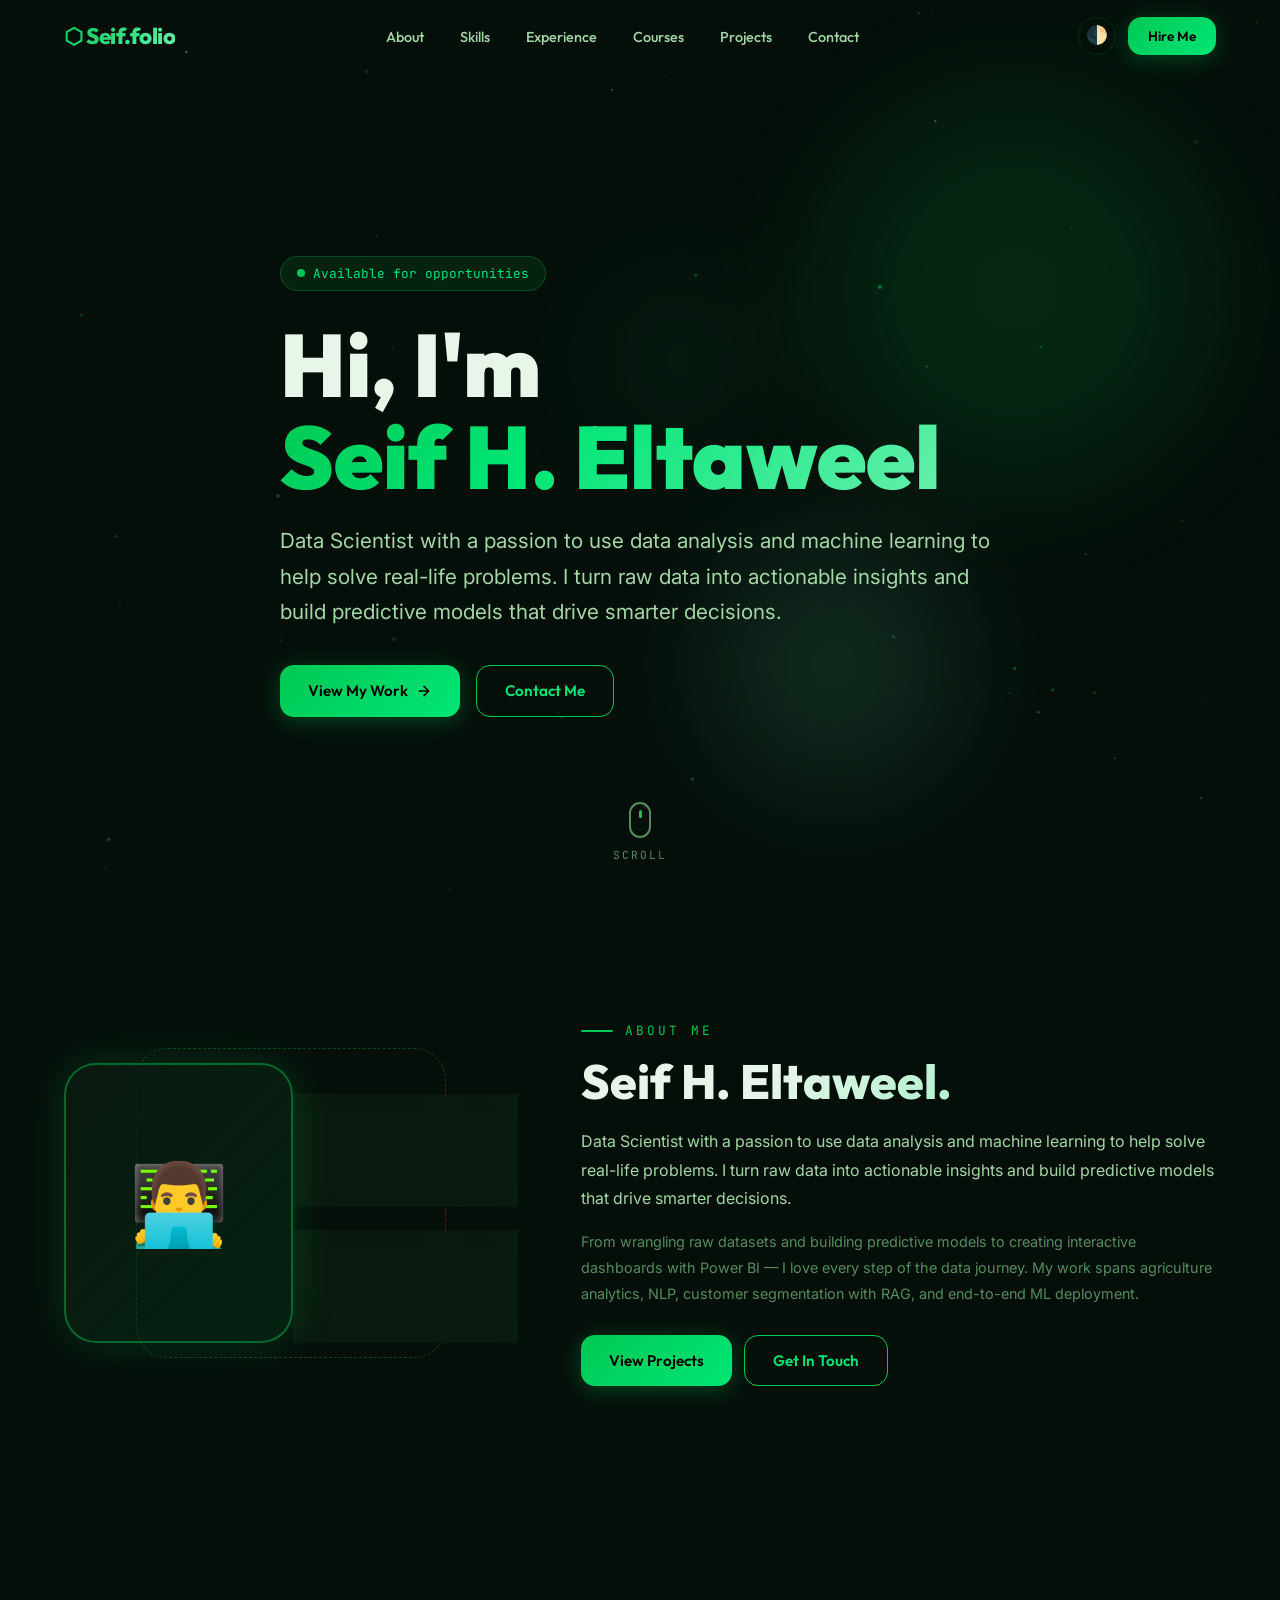
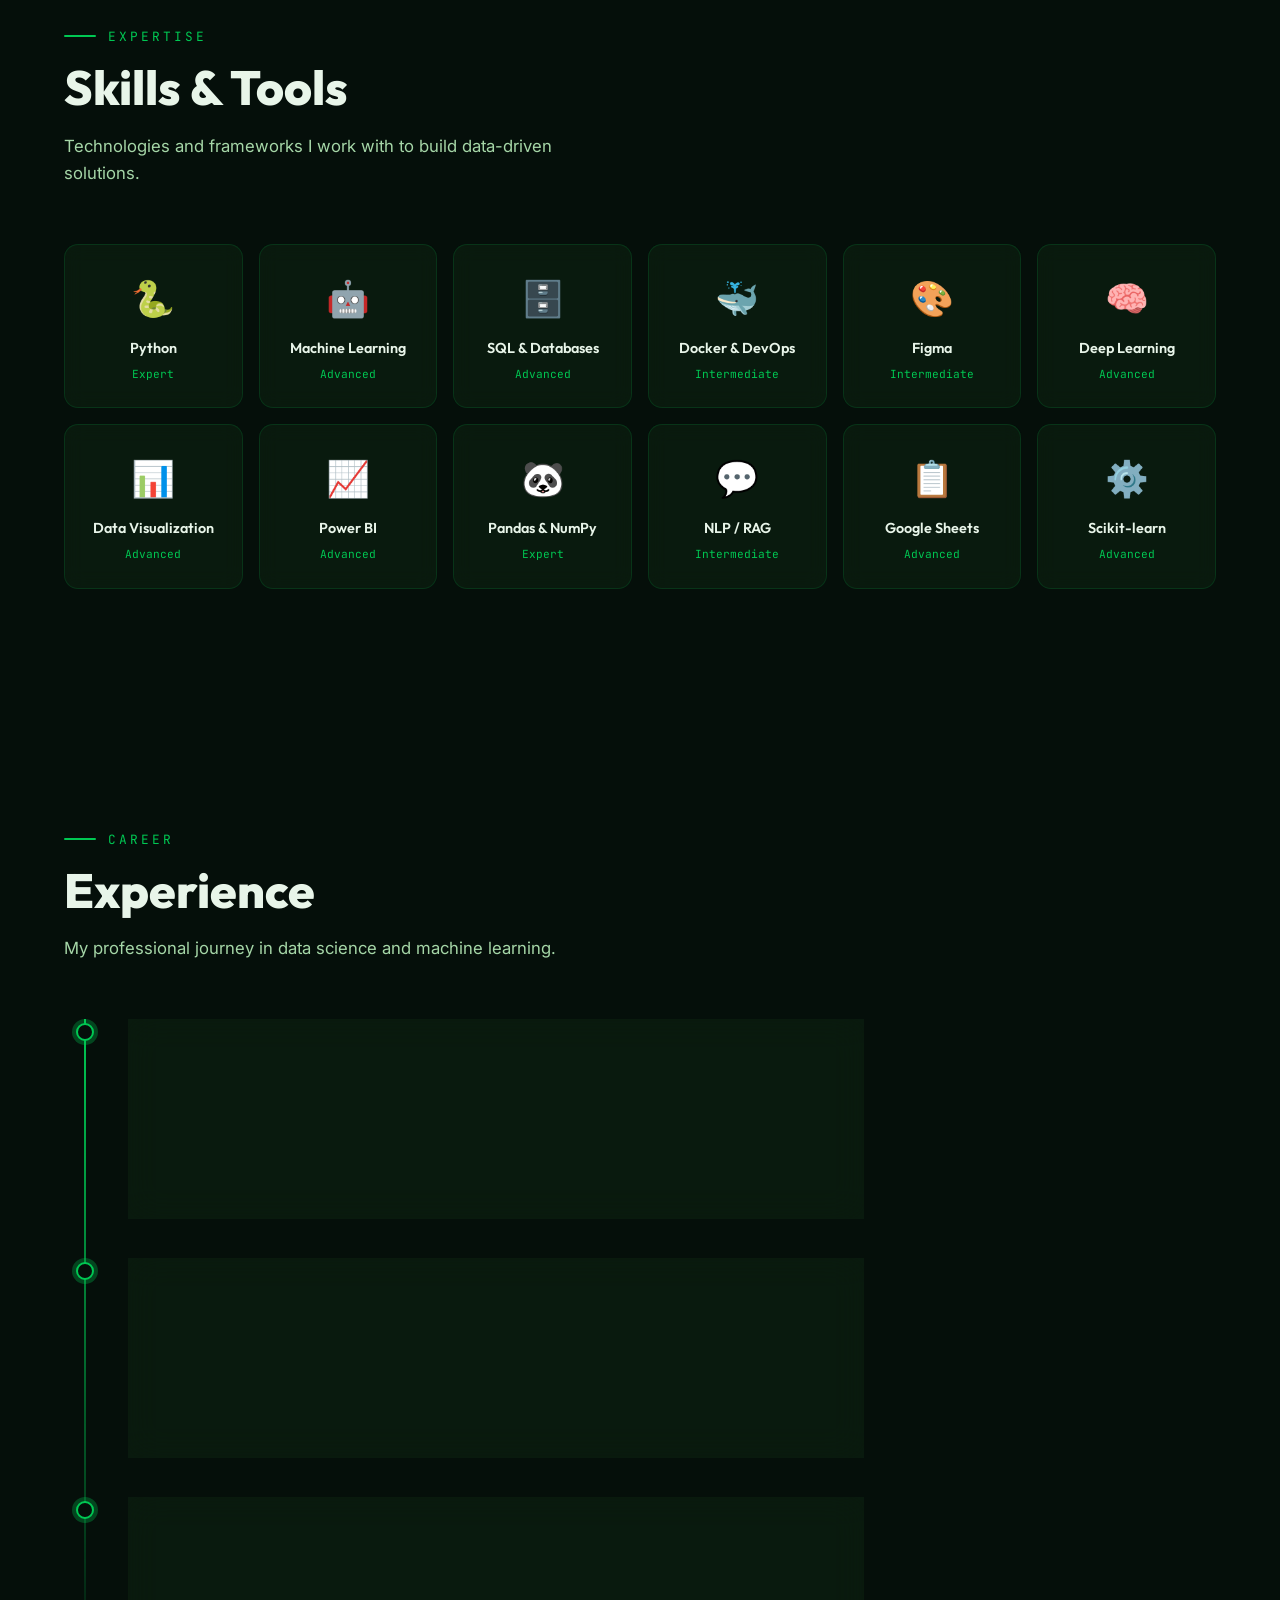
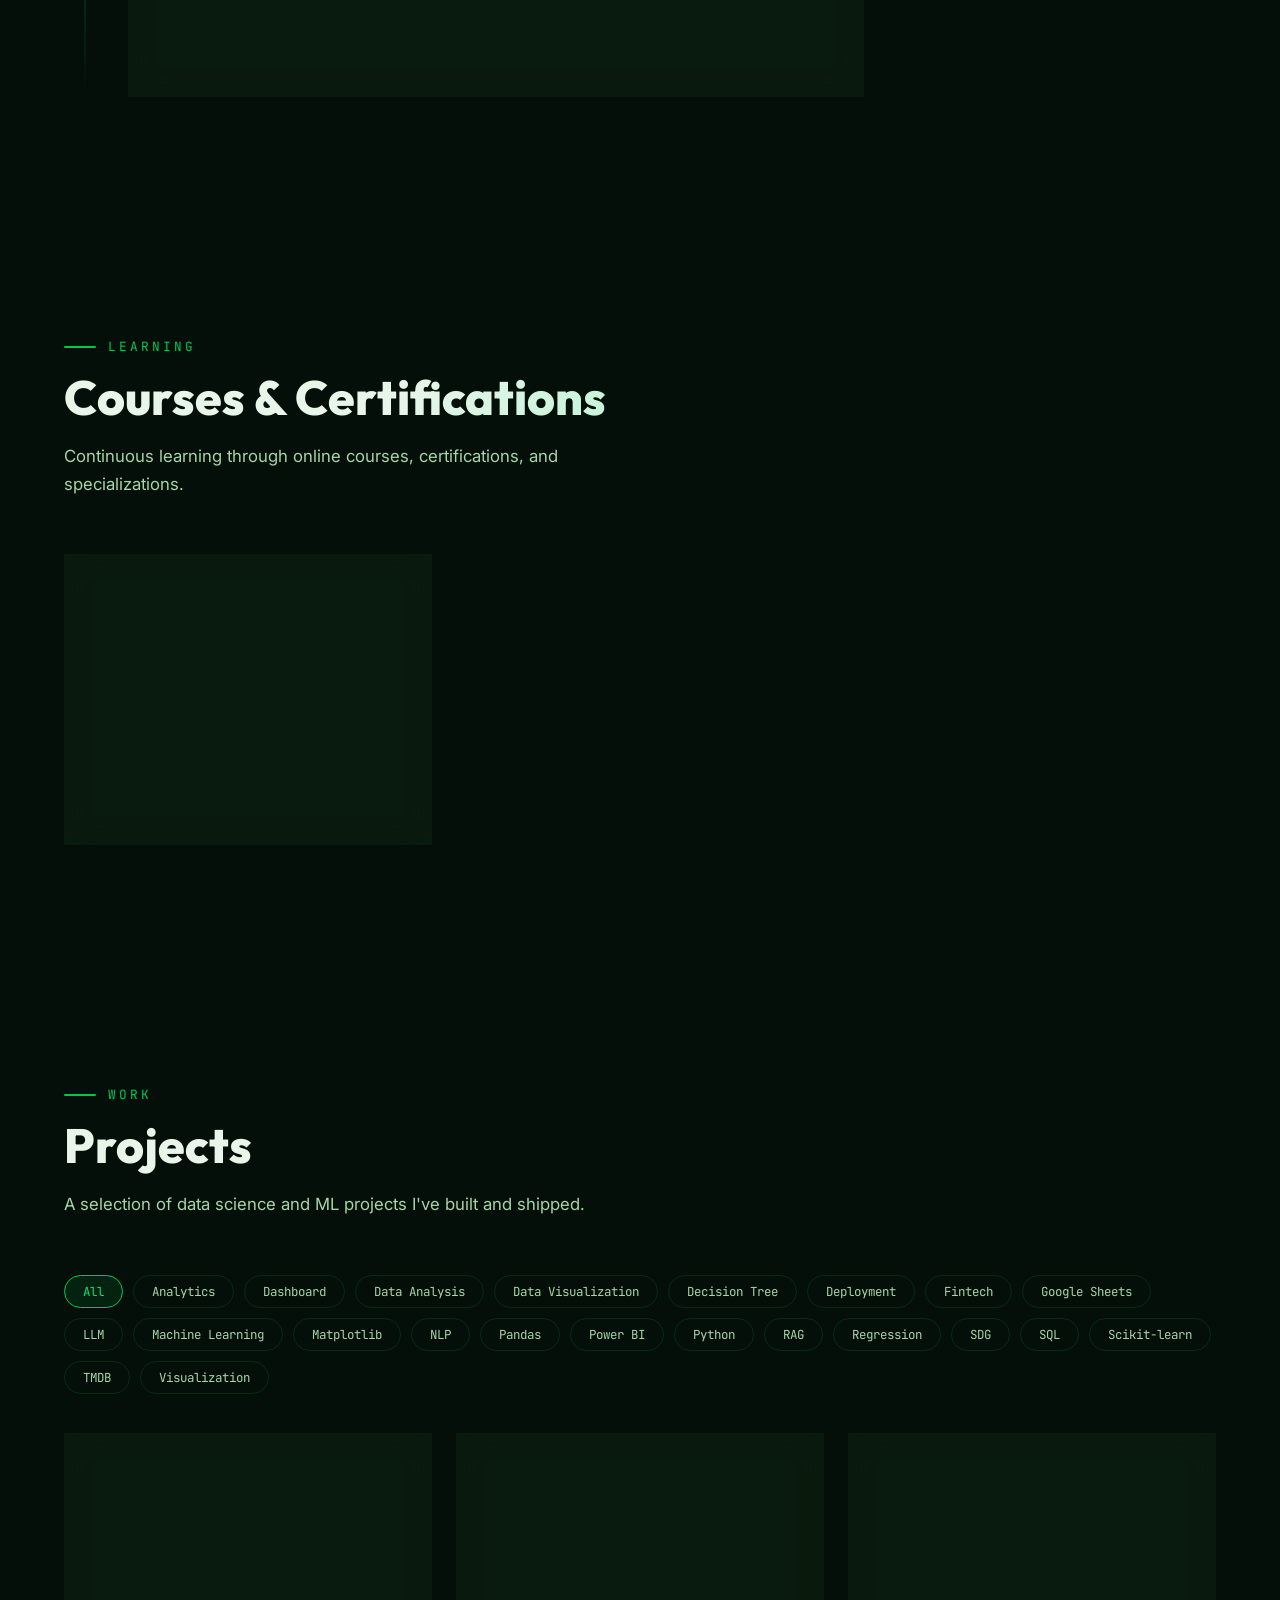
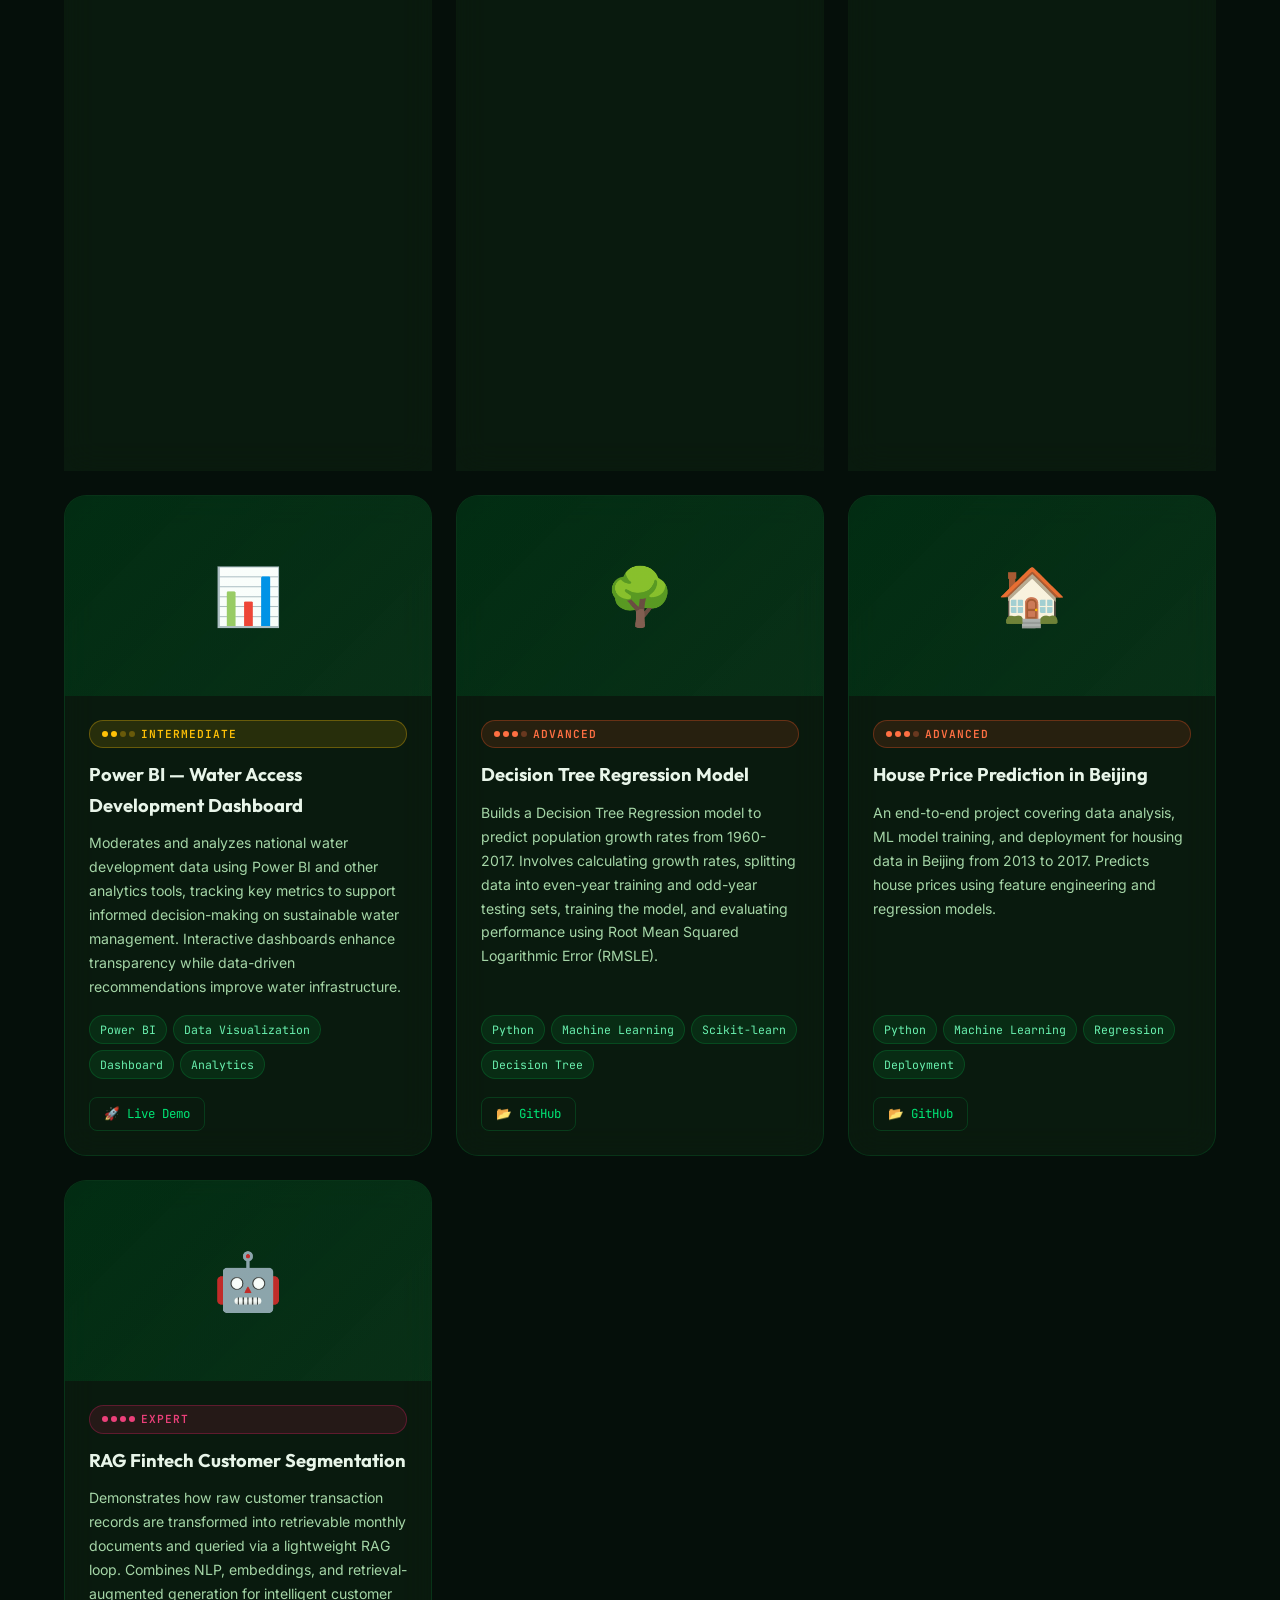
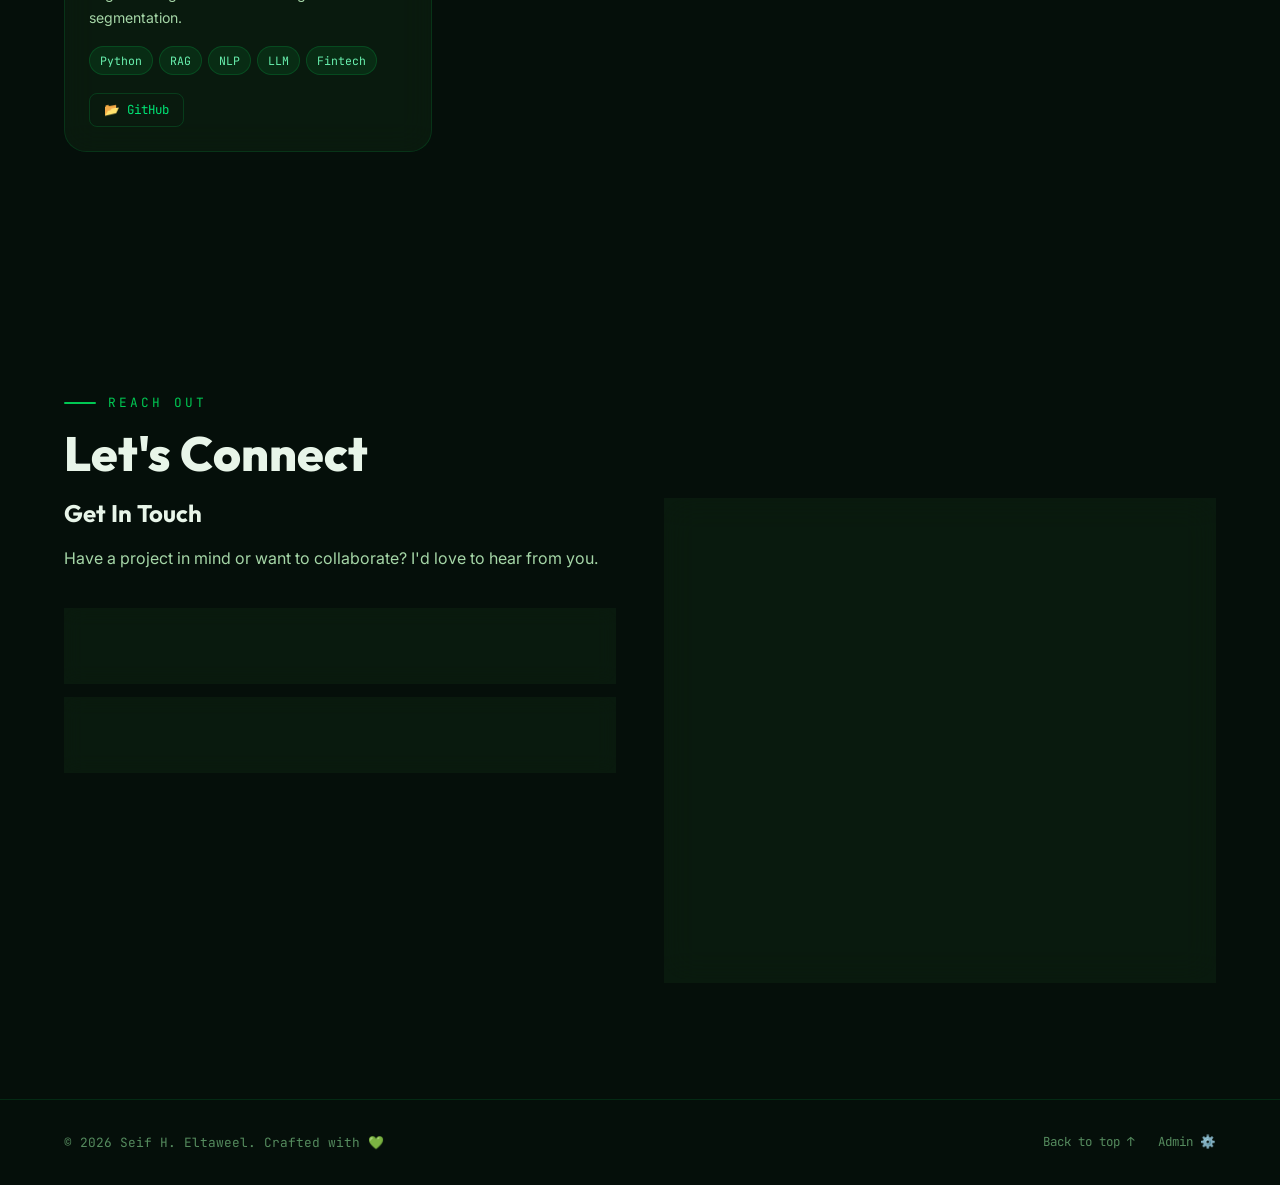
==== commit a66fc60c: "first puch for saving" ====
--- a/index.html
+++ b/index.html
@@ -37,7 +37,12 @@
       <li><a href="#contact">Contact</a></li>
     </ul>
 
-    <a href="#contact" class="btn btn-primary nav-cta">Hire Me</a>
+    <div style="display: flex; align-items: center; gap: 12px; margin-left: 8px;">
+      <button id="theme-toggle-btn" aria-label="Toggle Theme" style="border-radius: 50%; width: 38px; height: 38px; border: 1px solid var(--border-color); background: transparent; cursor: pointer; color: var(--text-primary); font-size: 1.1rem; display: flex; align-items: center; justify-content: center; transition: var(--transition);">
+        🌓
+      </button>
+      <a href="#contact" class="btn btn-primary nav-cta" style="margin:0;">Hire Me</a>
+    </div>
 
     <button class="hamburger" aria-label="Toggle menu" aria-expanded="false" id="hamburger-btn">
       <span></span><span></span><span></span>
--- a/css/style.css
+++ b/css/style.css
@@ -43,6 +43,30 @@
   --max-width:     1200px;
   --nav-height:    72px;
 }
+
+body.light-theme {
+  --bg-primary:    #f4f9f5;
+  --bg-secondary:  #e8f2eb;
+  --bg-card:       rgba(232, 242, 235, 0.7);
+  --bg-glass:      rgba(255, 255, 255, 0.6);
+
+  --accent-1:      #00a846;
+  --accent-2:      #008f3a;
+  --accent-3:      #1b5e20;
+  --accent-glow:   rgba(0, 168, 70, 0.15);
+
+  --text-primary:  #0a1d13;
+  --text-secondary:#1e462d;
+  --text-muted:    #4e785c;
+
+  --border-color:  rgba(0, 168, 70, 0.15);
+  --border-hover:  rgba(0, 168, 70, 0.4);
+
+  --shadow-sm:     0 2px 12px rgba(0,0,0,0.08);
+  --shadow-md:     0 8px 32px rgba(0,0,0,0.1);
+  --shadow-glow:   0 0 40px rgba(0, 168, 70, 0.1);
+}
+
 
 /* --- Reset --- */
 *, *::before, *::after { box-sizing: border-box; margin: 0; padding: 0; }
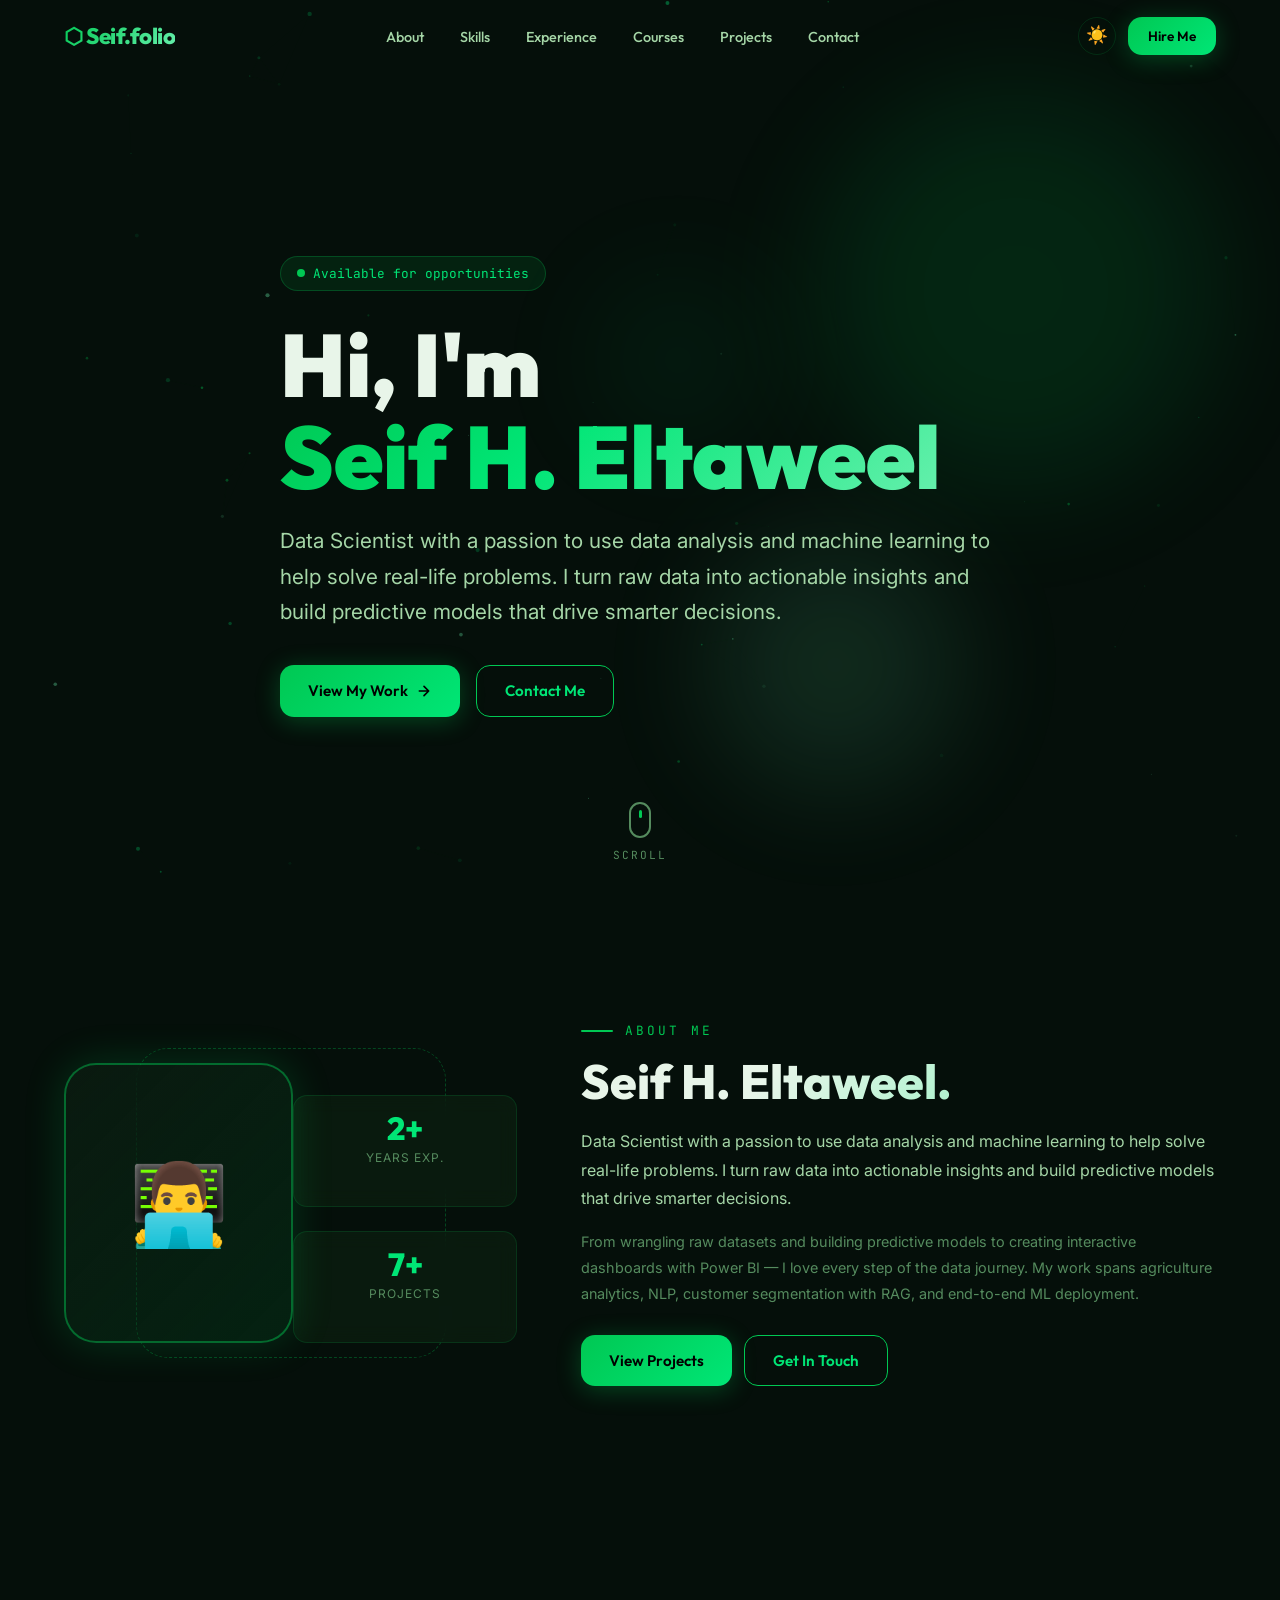
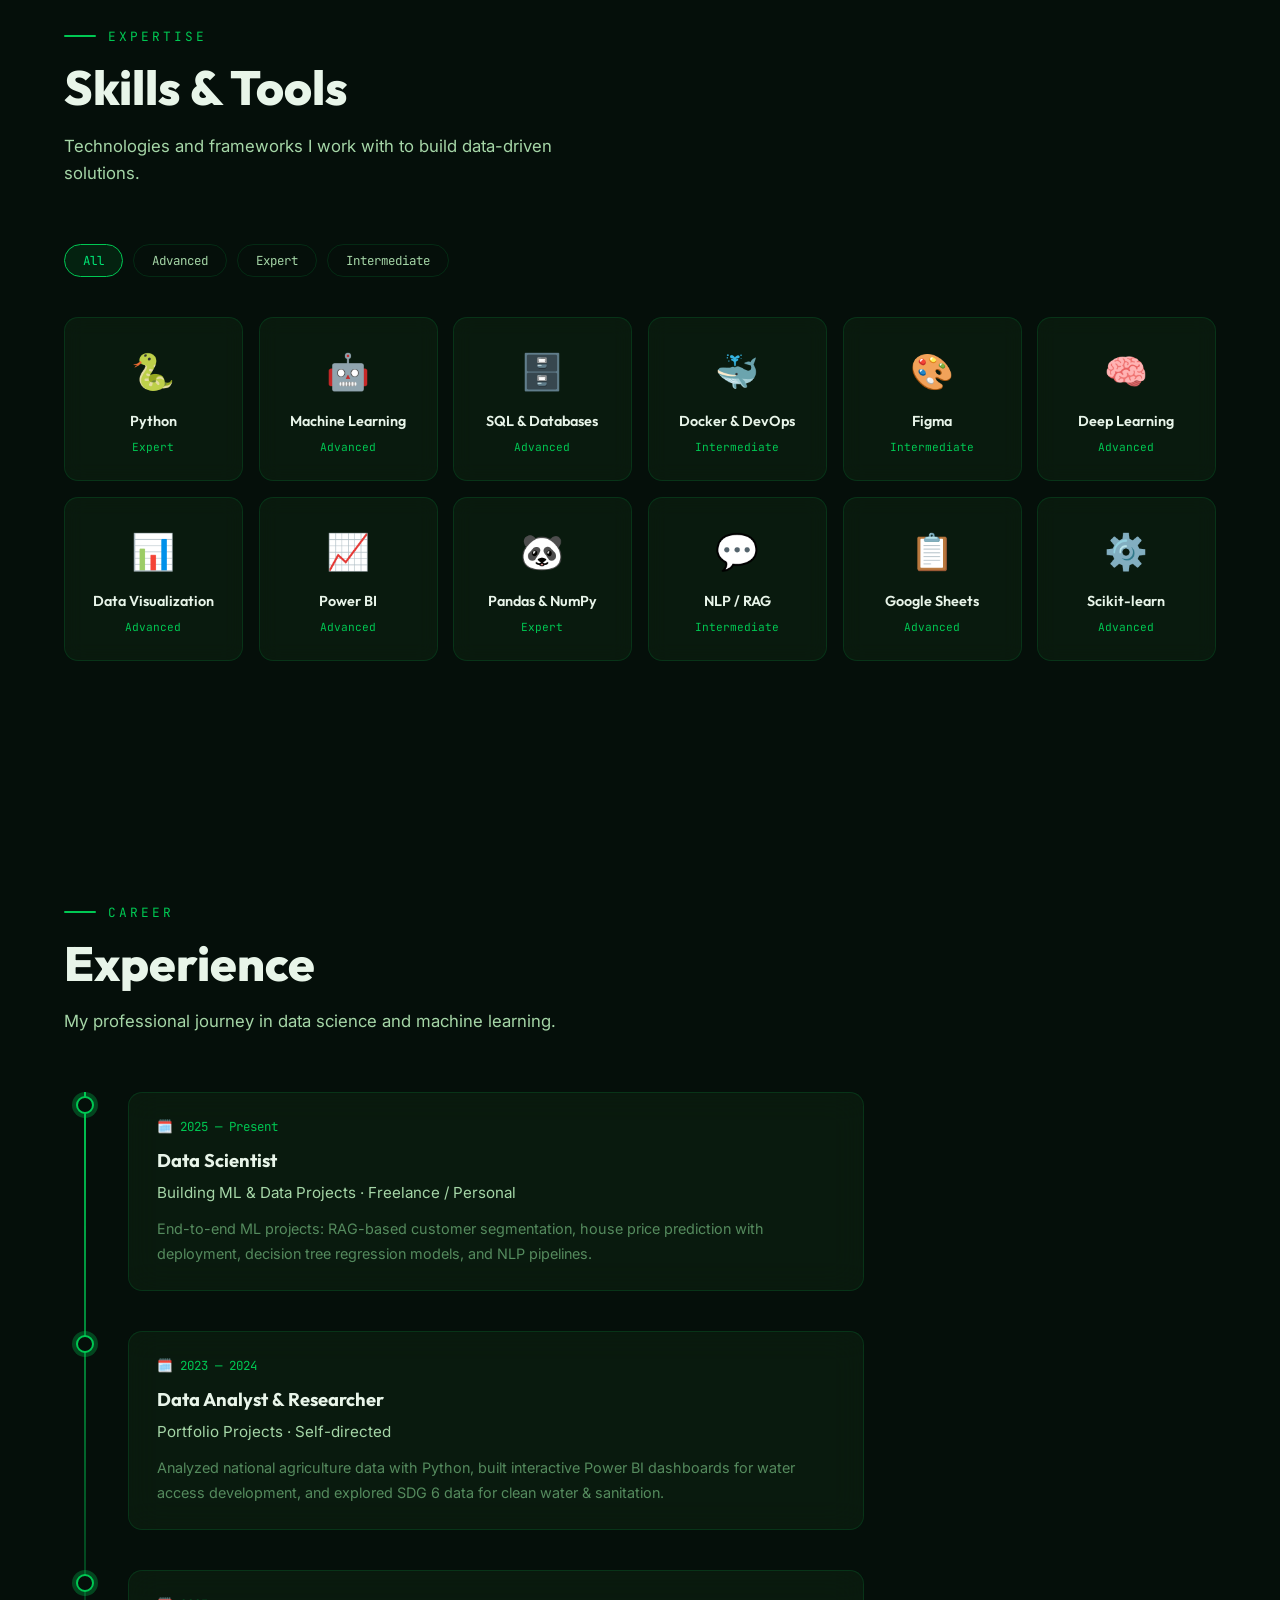
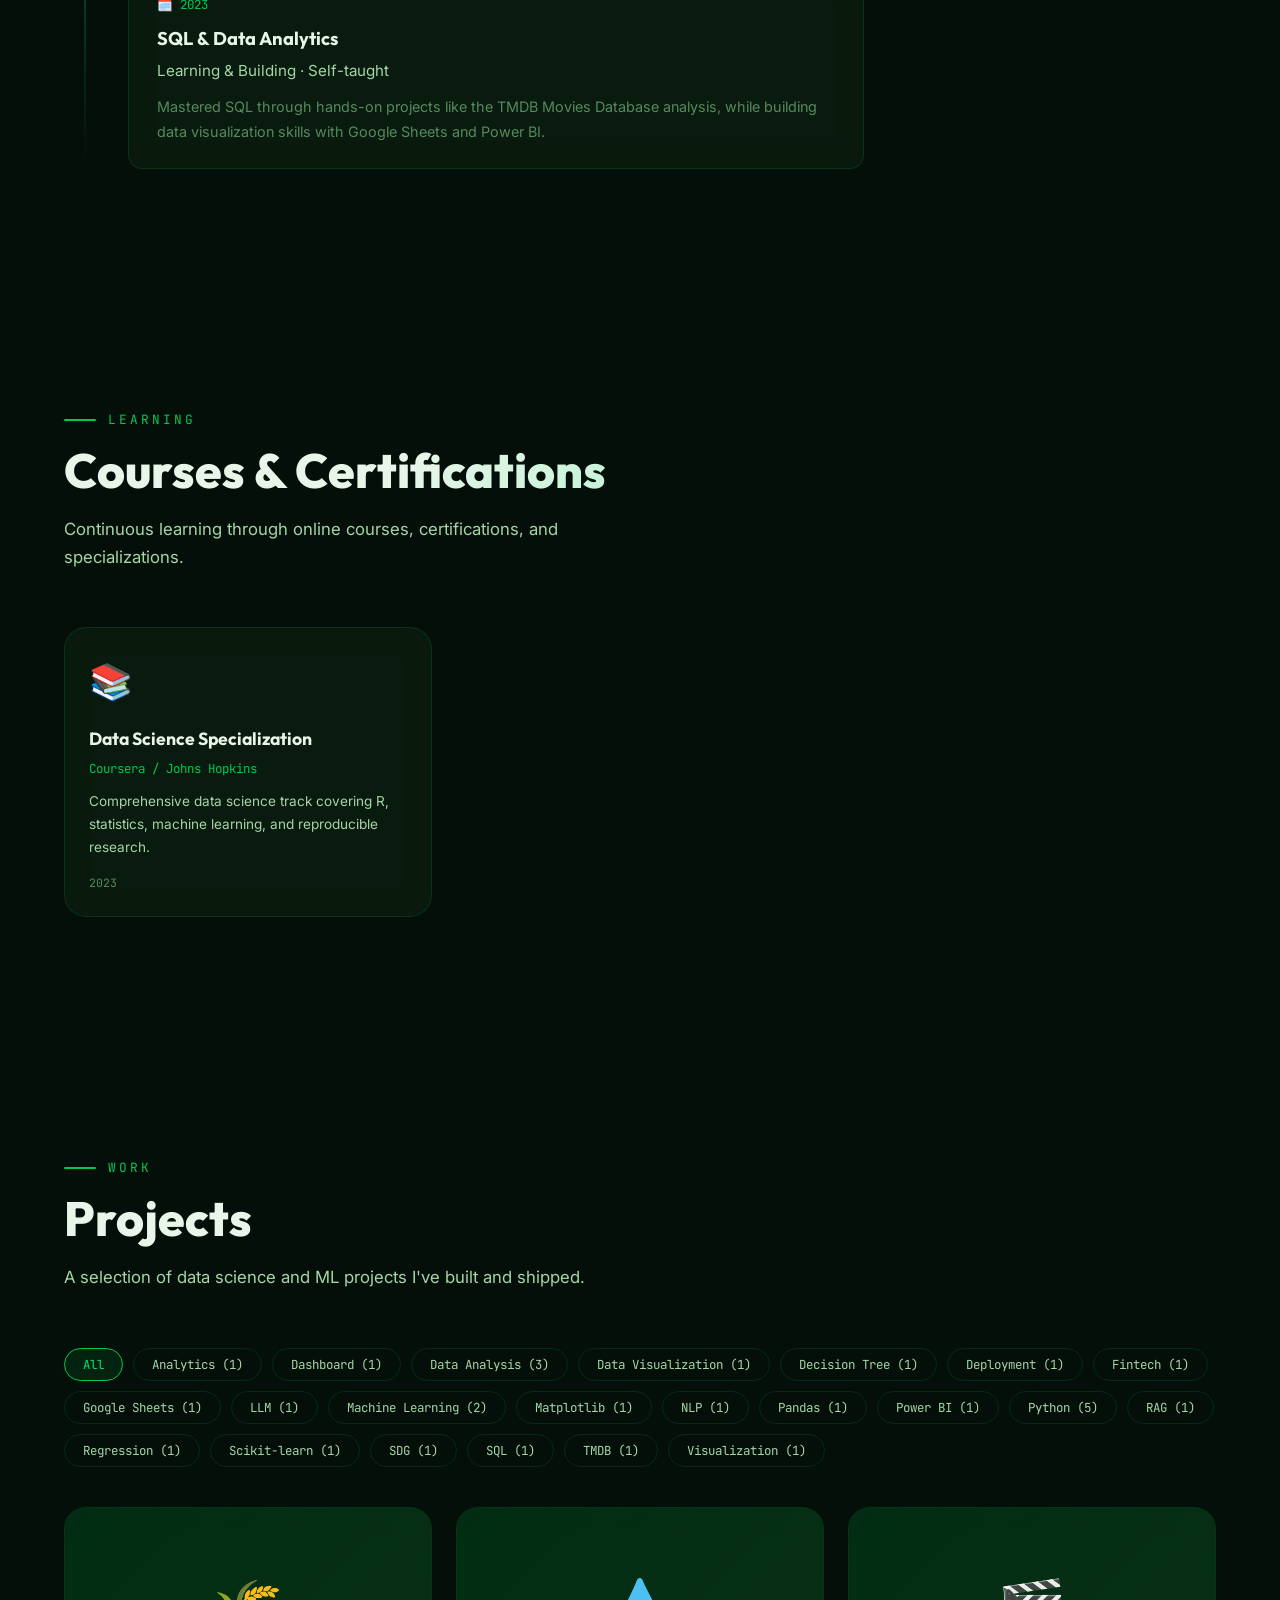
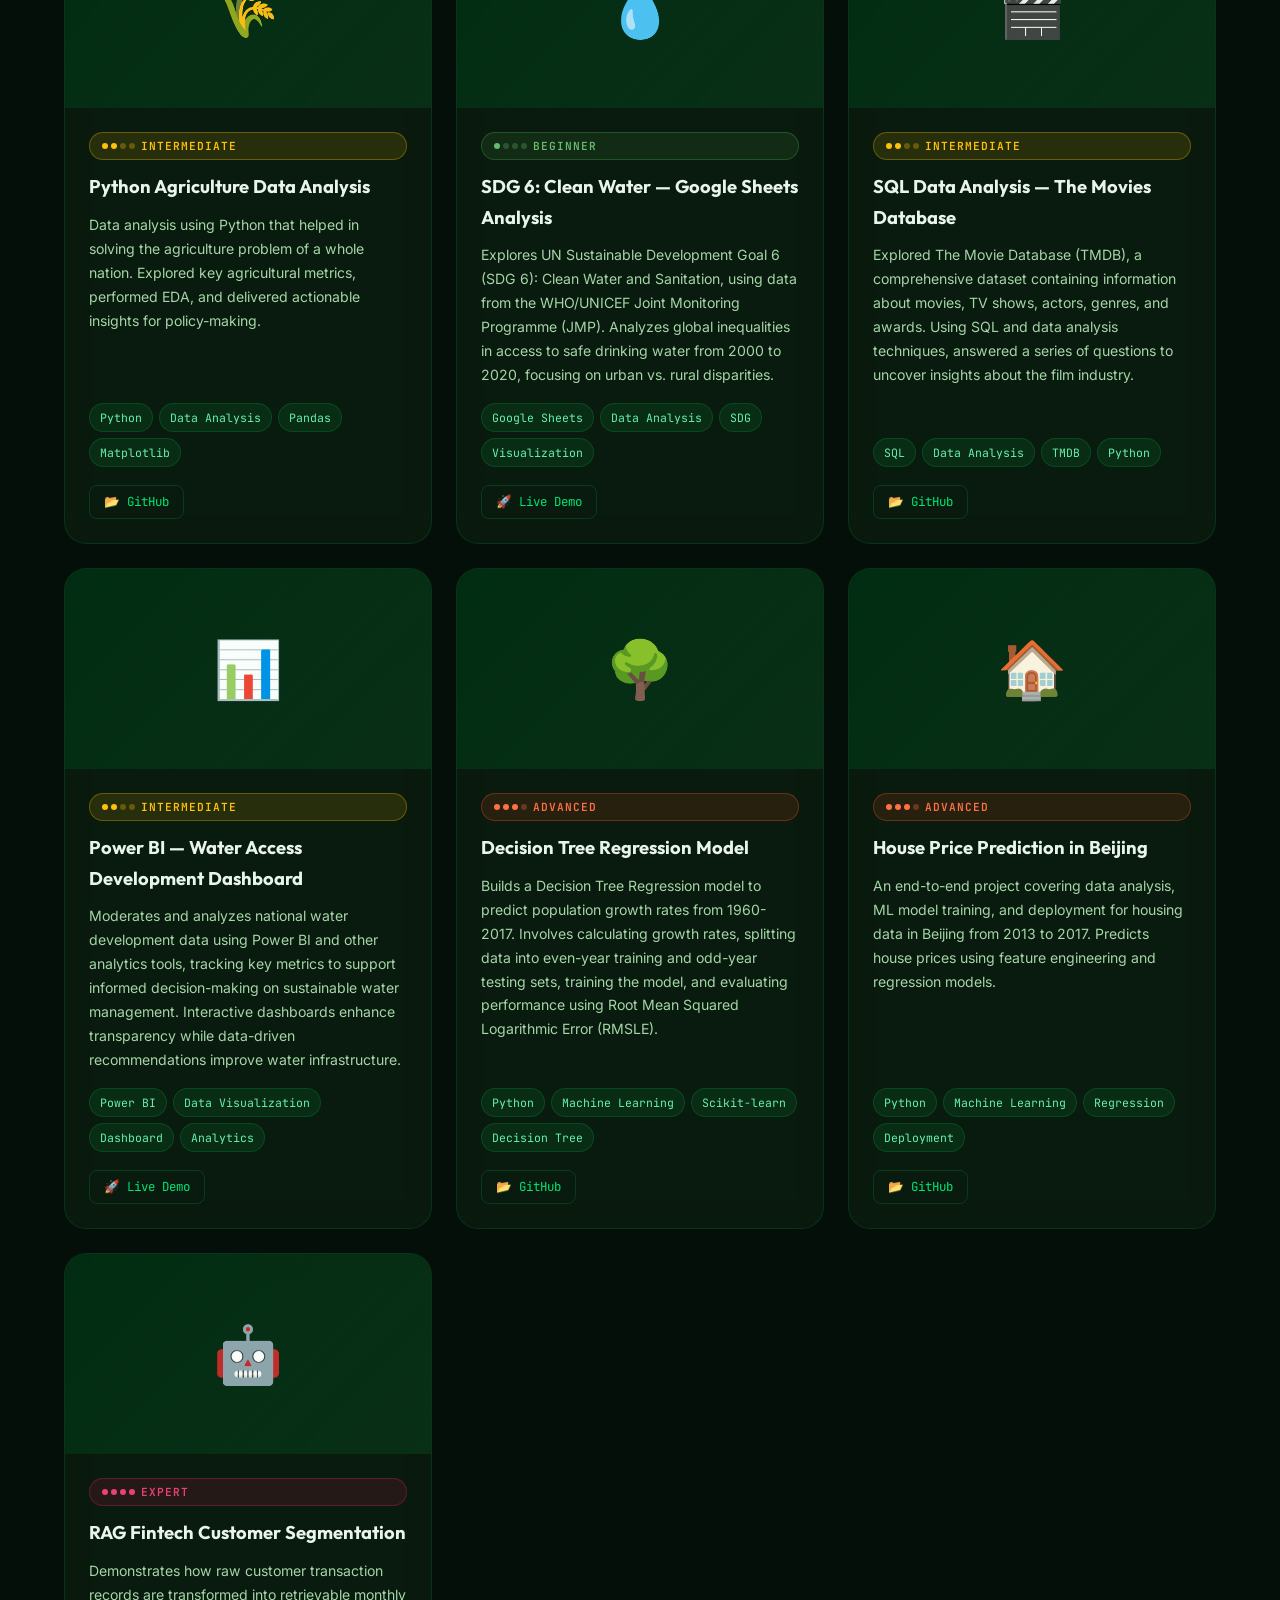
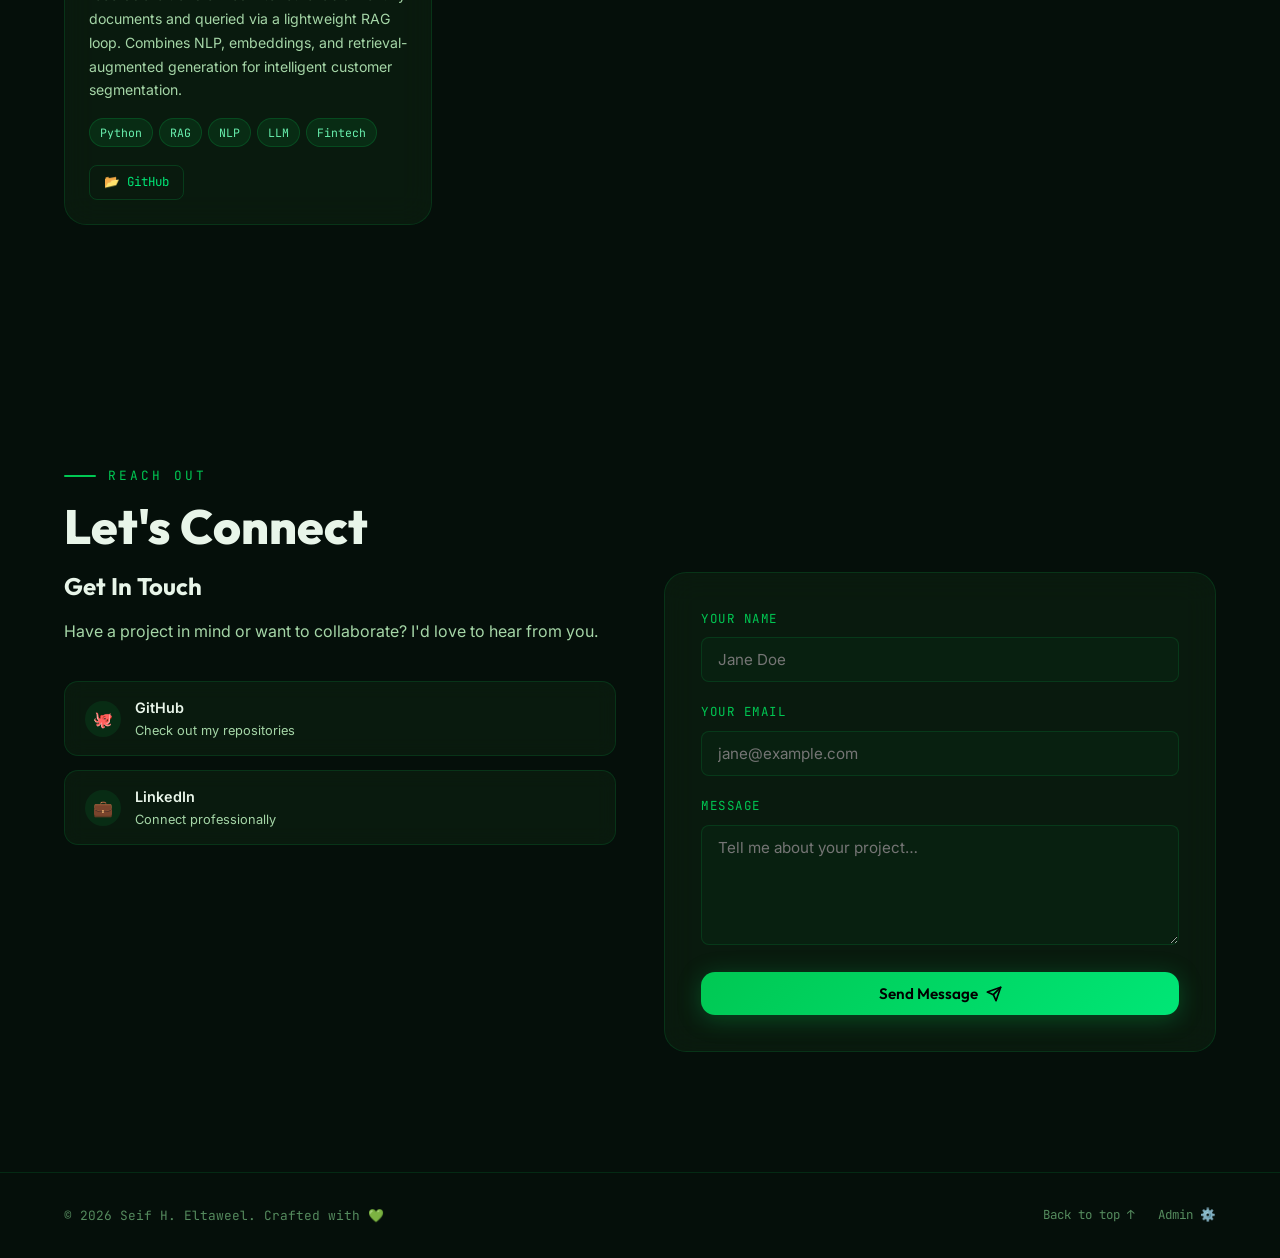
==== commit 9ef03bb1: "feat: Git-based CMS, Light/Dark theme, GA4, and interactive filtering" ====
--- a/index.html
+++ b/index.html
@@ -159,6 +159,11 @@
       <p class="section-desc">Technologies and frameworks I work with to build data-driven solutions.</p>
     </div>
 
+    <!-- Skills Filters -->
+    <div class="projects-filters" id="skills-filters" role="tablist" aria-label="Filter skills by level">
+      <!-- Populated by JS -->
+    </div>
+
     <div class="skills-grid" id="skills-grid" role="list" aria-label="Skills list">
       <!-- Populated by JS -->
     </div>
--- a/css/style.css
+++ b/css/style.css
@@ -464,6 +464,17 @@
   justify-content: center;
   color: var(--text-muted);
   font-size: 5rem;
+  position: relative;
+  z-index: 1;
+}
+
+.about-avatar-img {
+  width: 280px;
+  height: 280px;
+  border-radius: var(--radius-xl);
+  border: 2px solid var(--border-hover);
+  box-shadow: var(--shadow-glow);
+  object-fit: cover;
   position: relative;
   z-index: 1;
 }
@@ -929,6 +940,23 @@
 /* ===================================================
    ANIMATIONS
    =================================================== */
+@keyframes fadeScaleIn {
+  from { opacity: 0; transform: scale(0.94) translateY(15px); }
+  to   { opacity: 1; transform: scale(1) translateY(0); }
+}
+@keyframes fadeScaleOut {
+  from { opacity: 1; transform: scale(1) translateY(0); }
+  to   { opacity: 0; transform: scale(0.94) translateY(15px); }
+}
+
+.fade-scale-in {
+  animation: fadeScaleIn 0.4s cubic-bezier(0.34, 1.56, 0.64, 1) forwards;
+}
+
+.fade-scale-out {
+  animation: fadeScaleOut 0.3s cubic-bezier(0.4, 0, 0.2, 1) forwards;
+}
+
 @keyframes fadeUp {
   from { opacity: 0; transform: translateY(24px); }
   to   { opacity: 1; transform: translateY(0); }
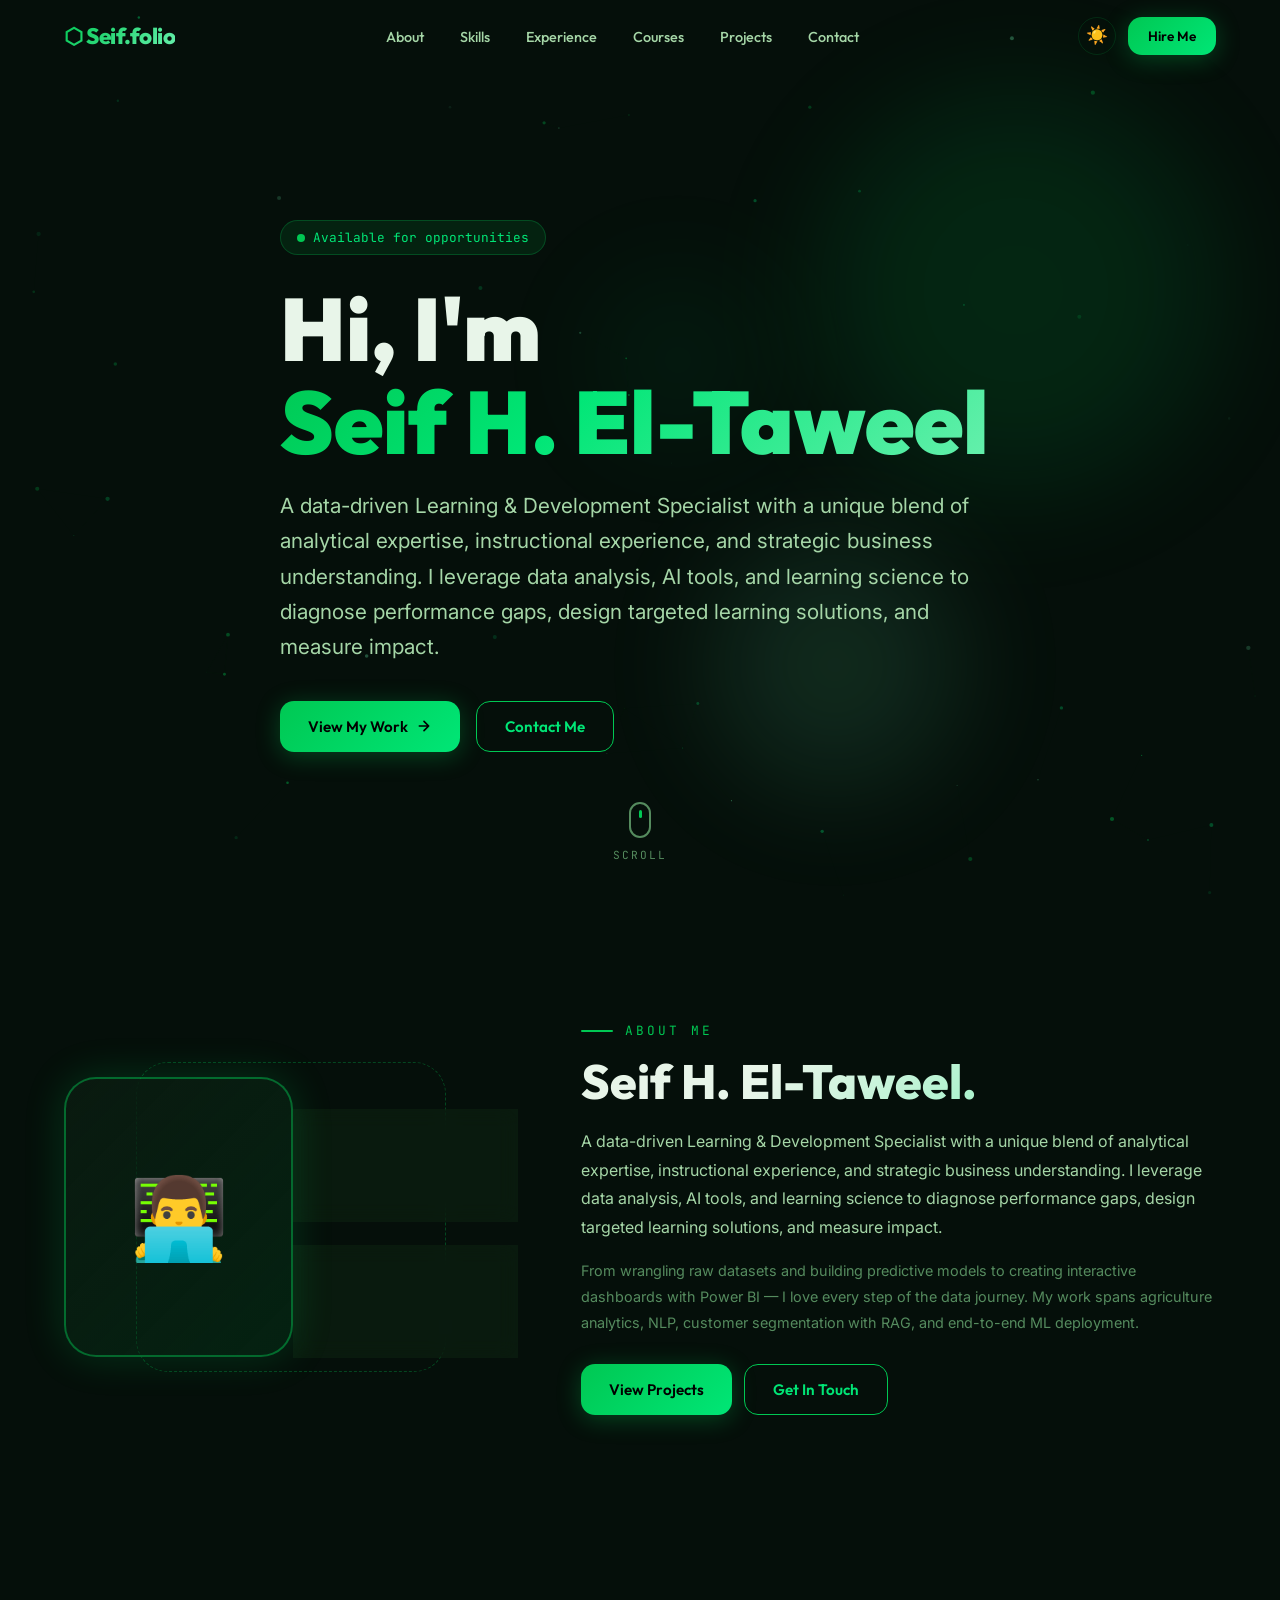
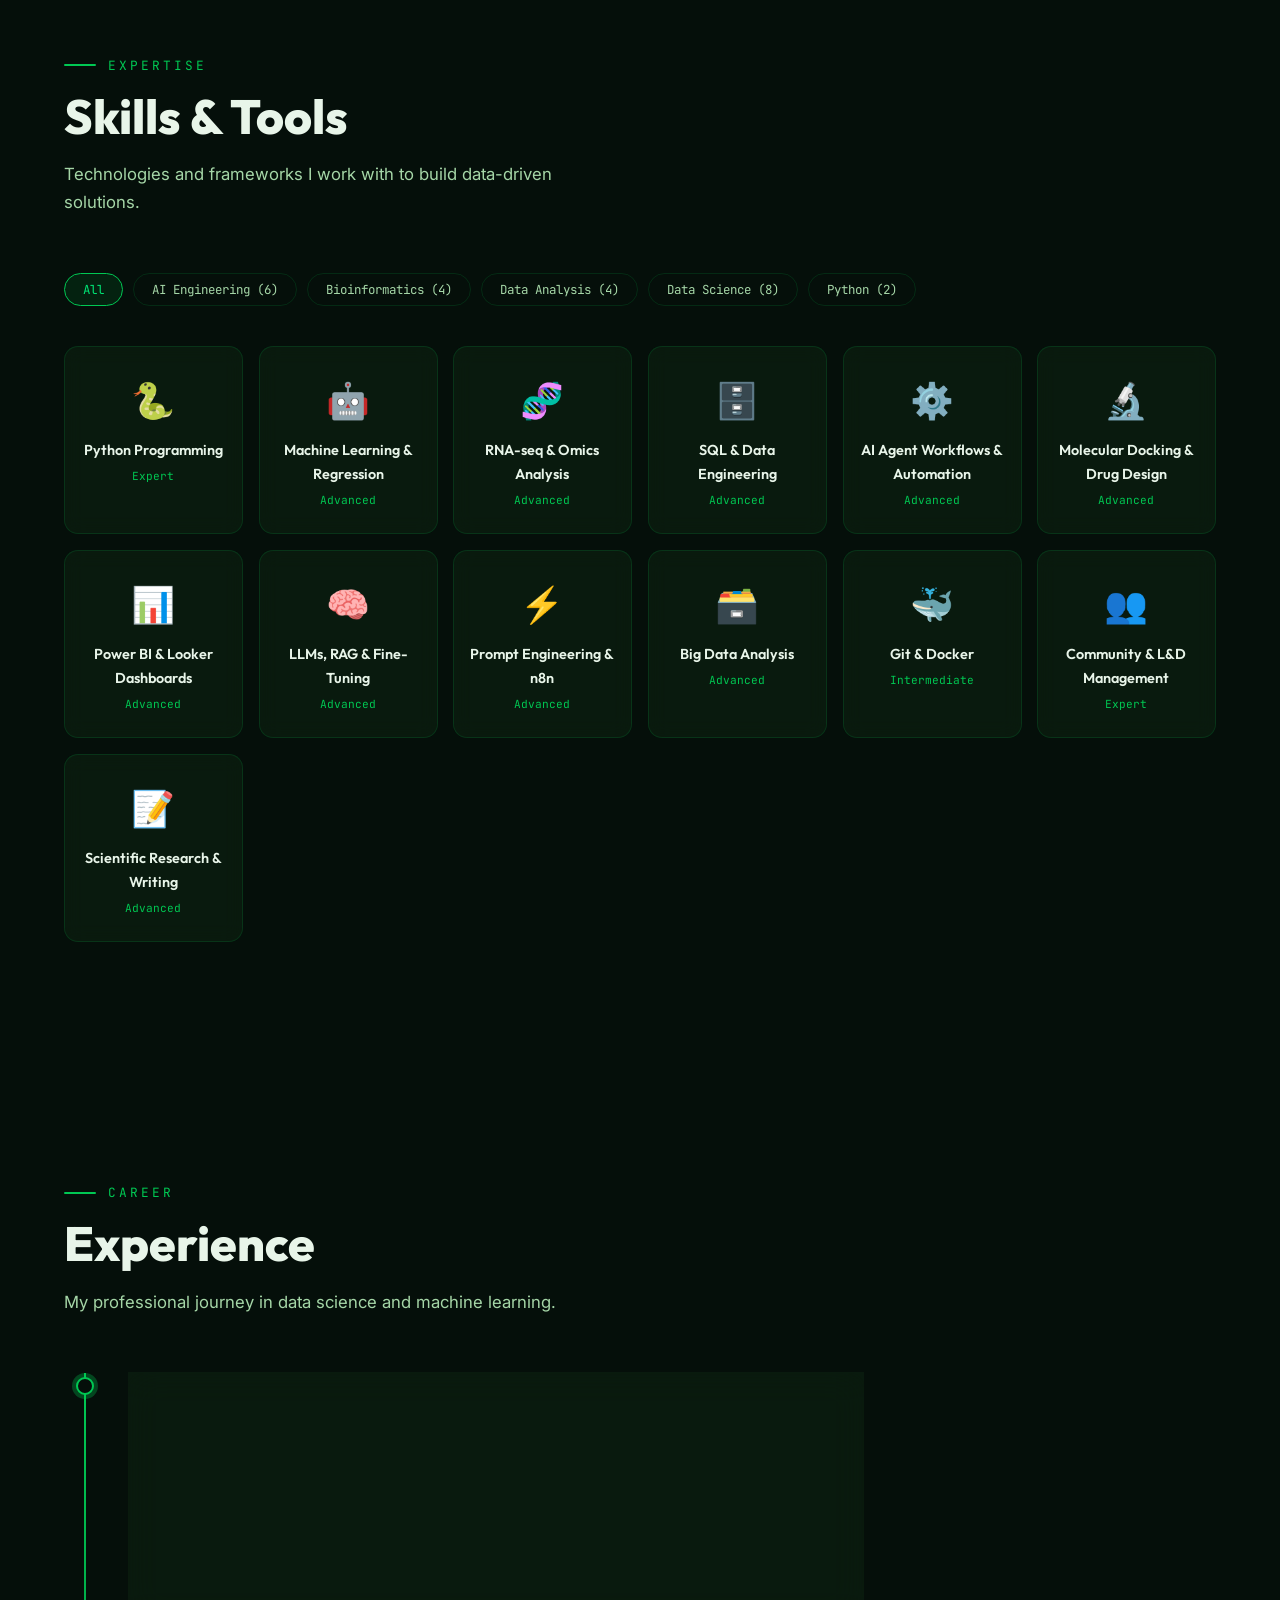
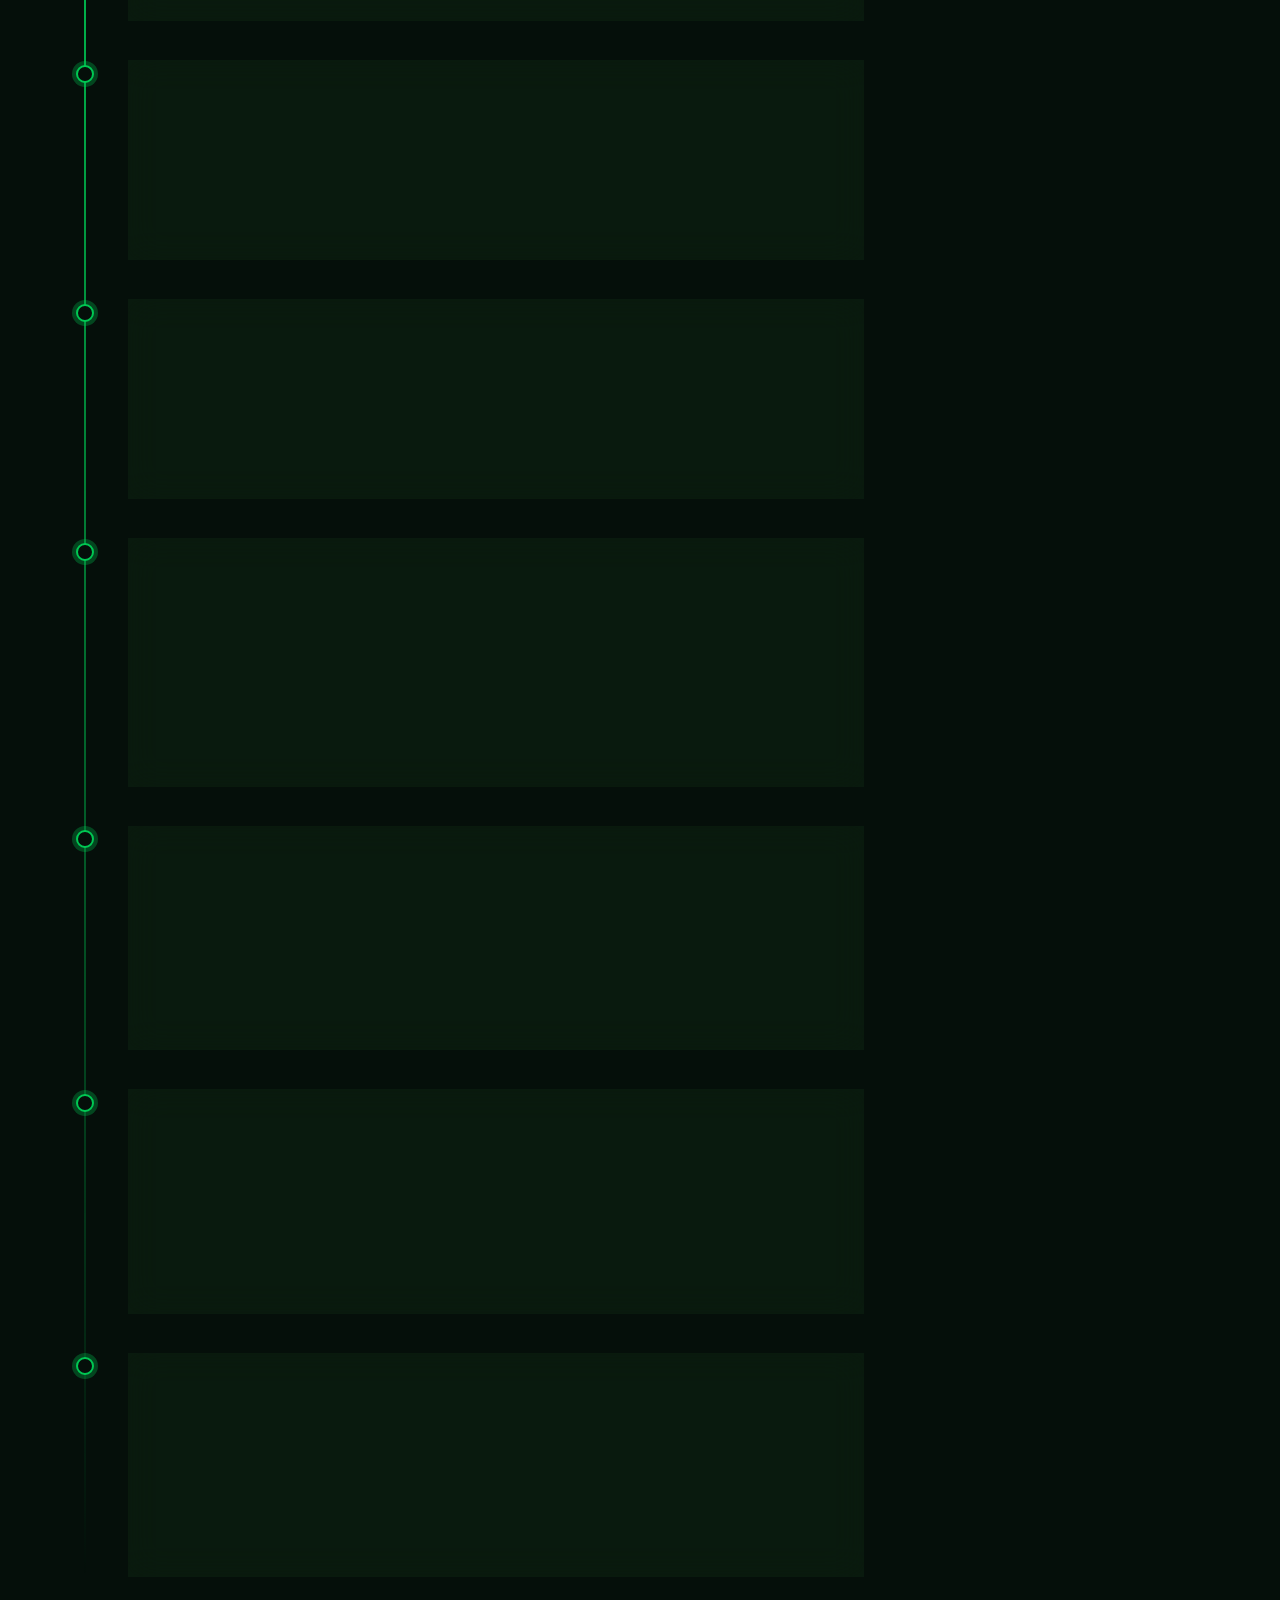
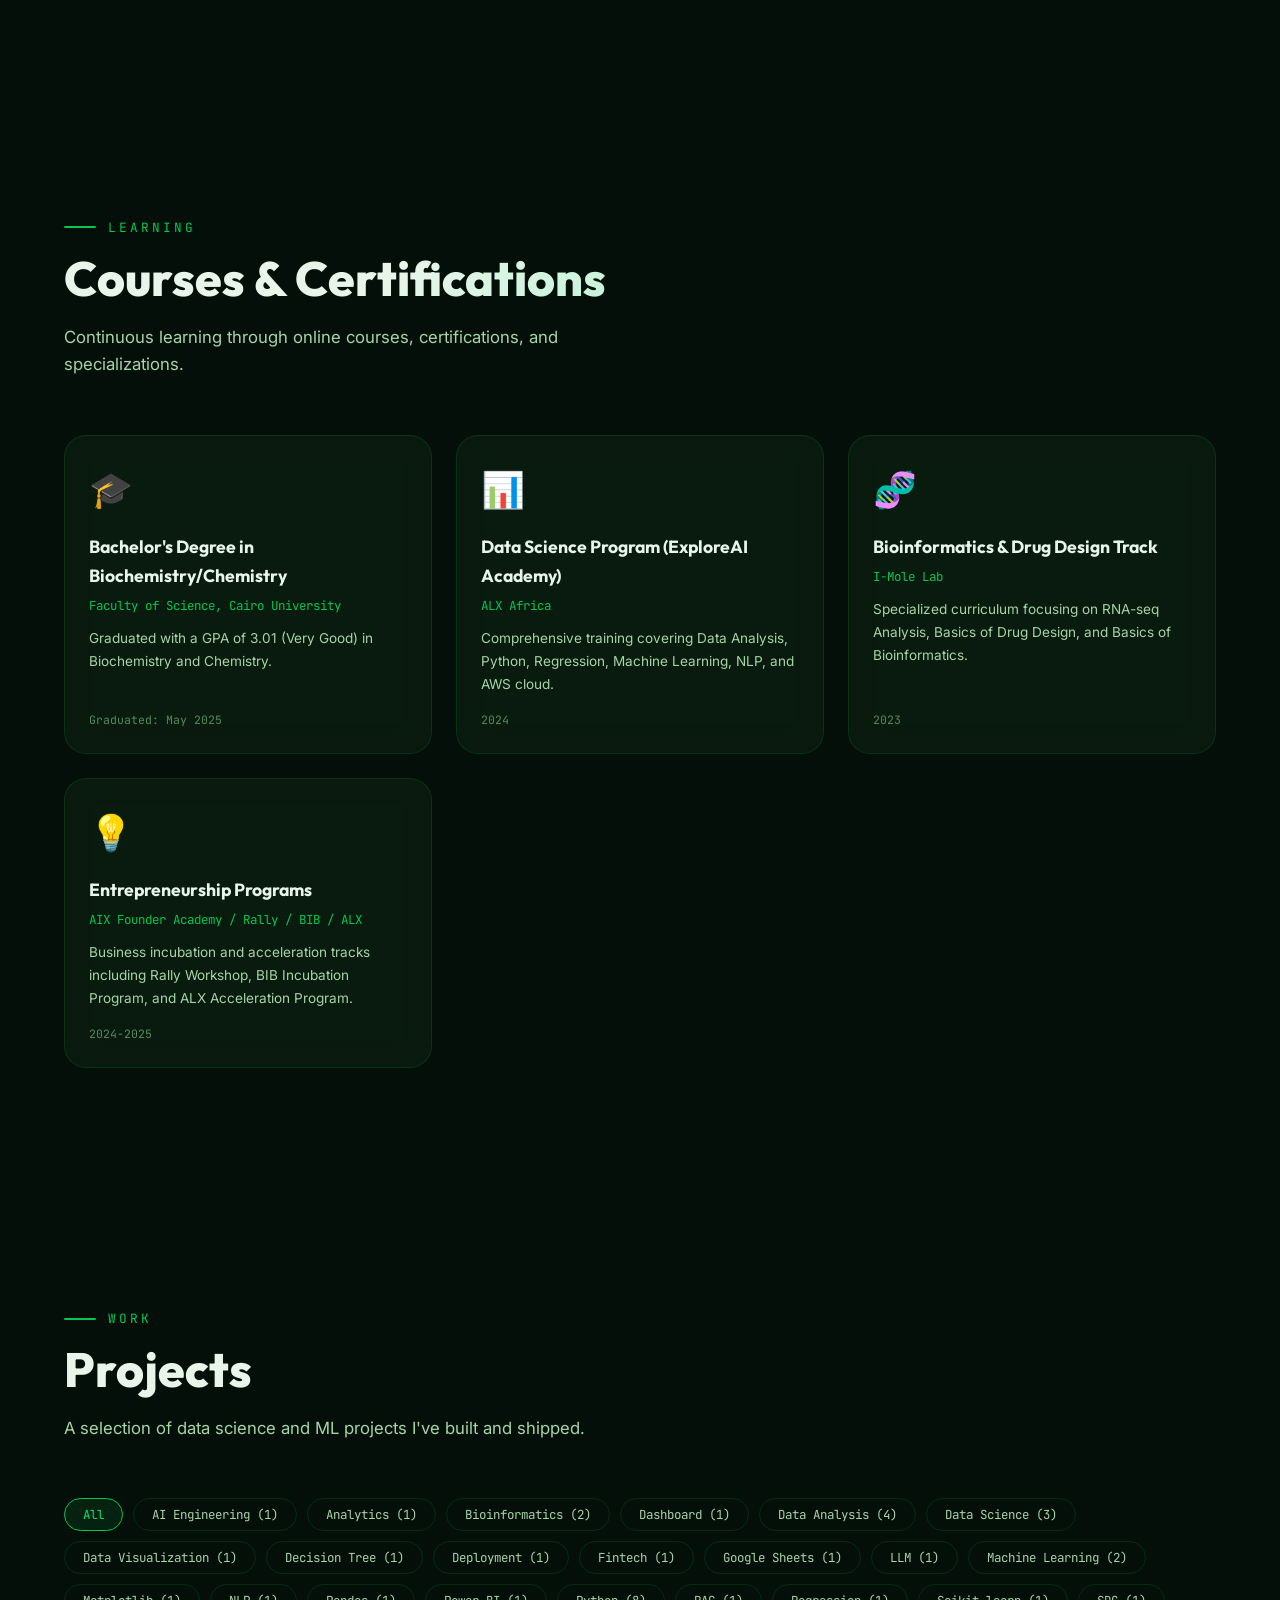
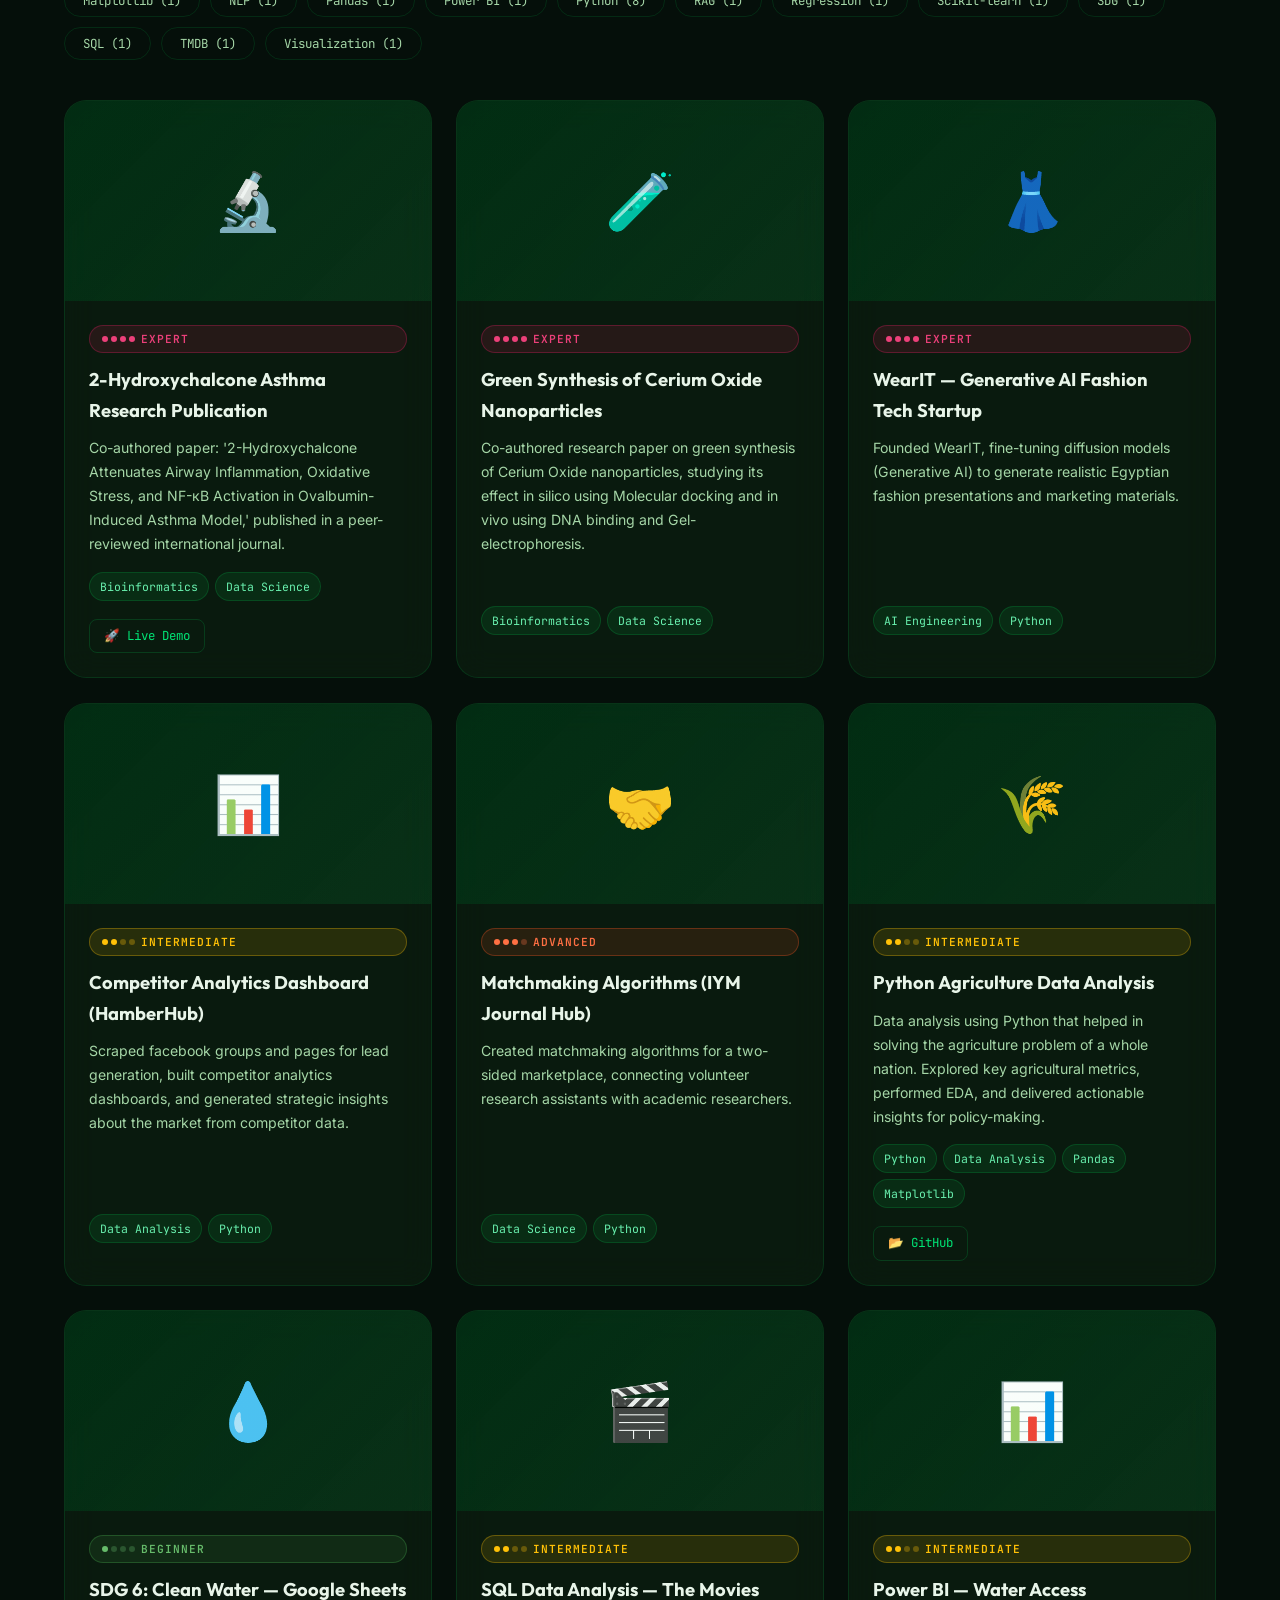
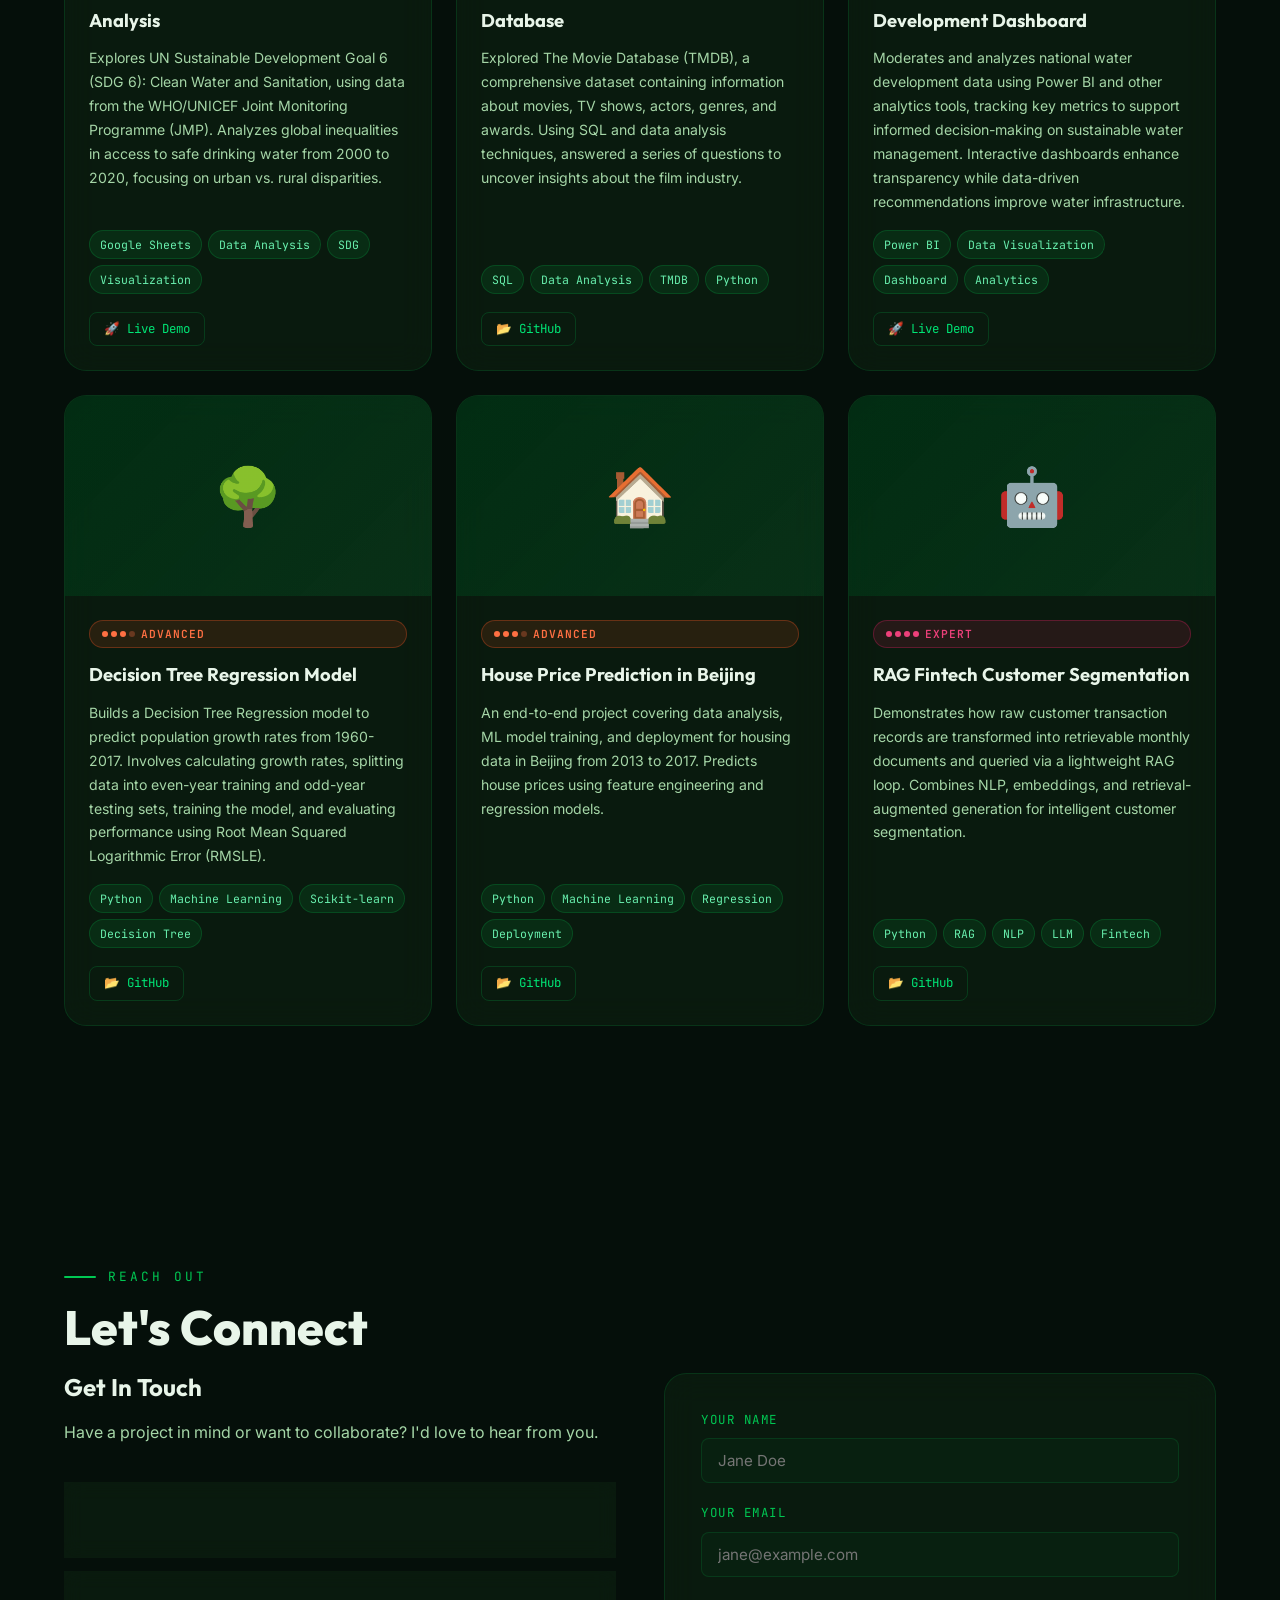
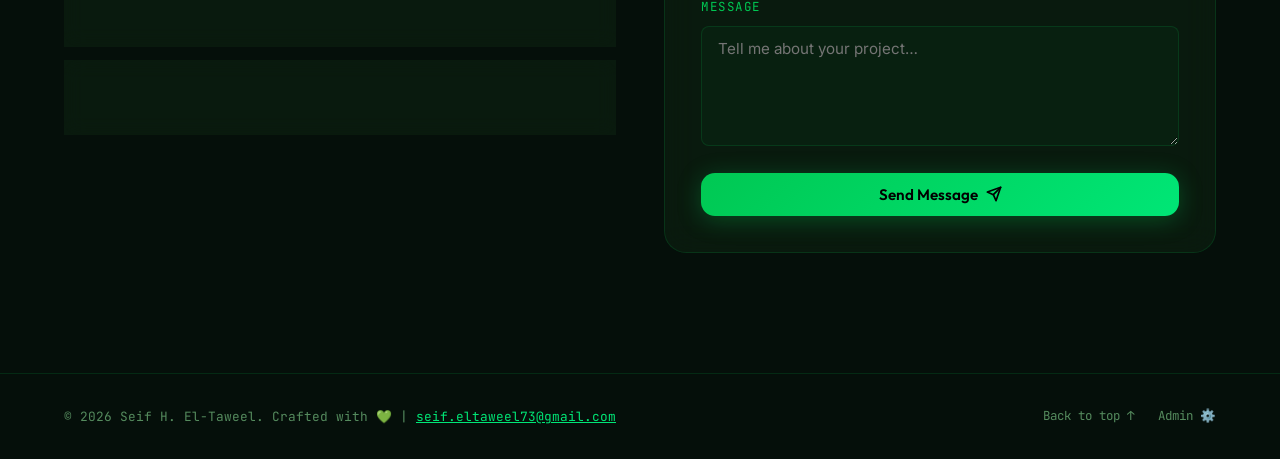
==== commit fff21cdf: "feat: merge CV projects with original seed data, customize skills tags, and add footer email" ====
--- a/index.html
+++ b/index.html
@@ -308,7 +308,7 @@
 <footer role="contentinfo">
   <div class="container footer-inner">
     <div class="footer-copy">
-      © <span id="footer-year"></span> <span id="footer-name">Seif H. Eltaweel</span>. Crafted with 💚
+      © <span id="footer-year"></span> <span id="footer-name">Seif H. Eltaweel</span>. Crafted with 💚 <span id="footer-email-wrap">| <a href="#" id="footer-email" style="color: var(--accent-2); text-decoration: underline;"></a></span>
     </div>
     <div class="footer-links">
       <a href="#hero">Back to top ↑</a>
